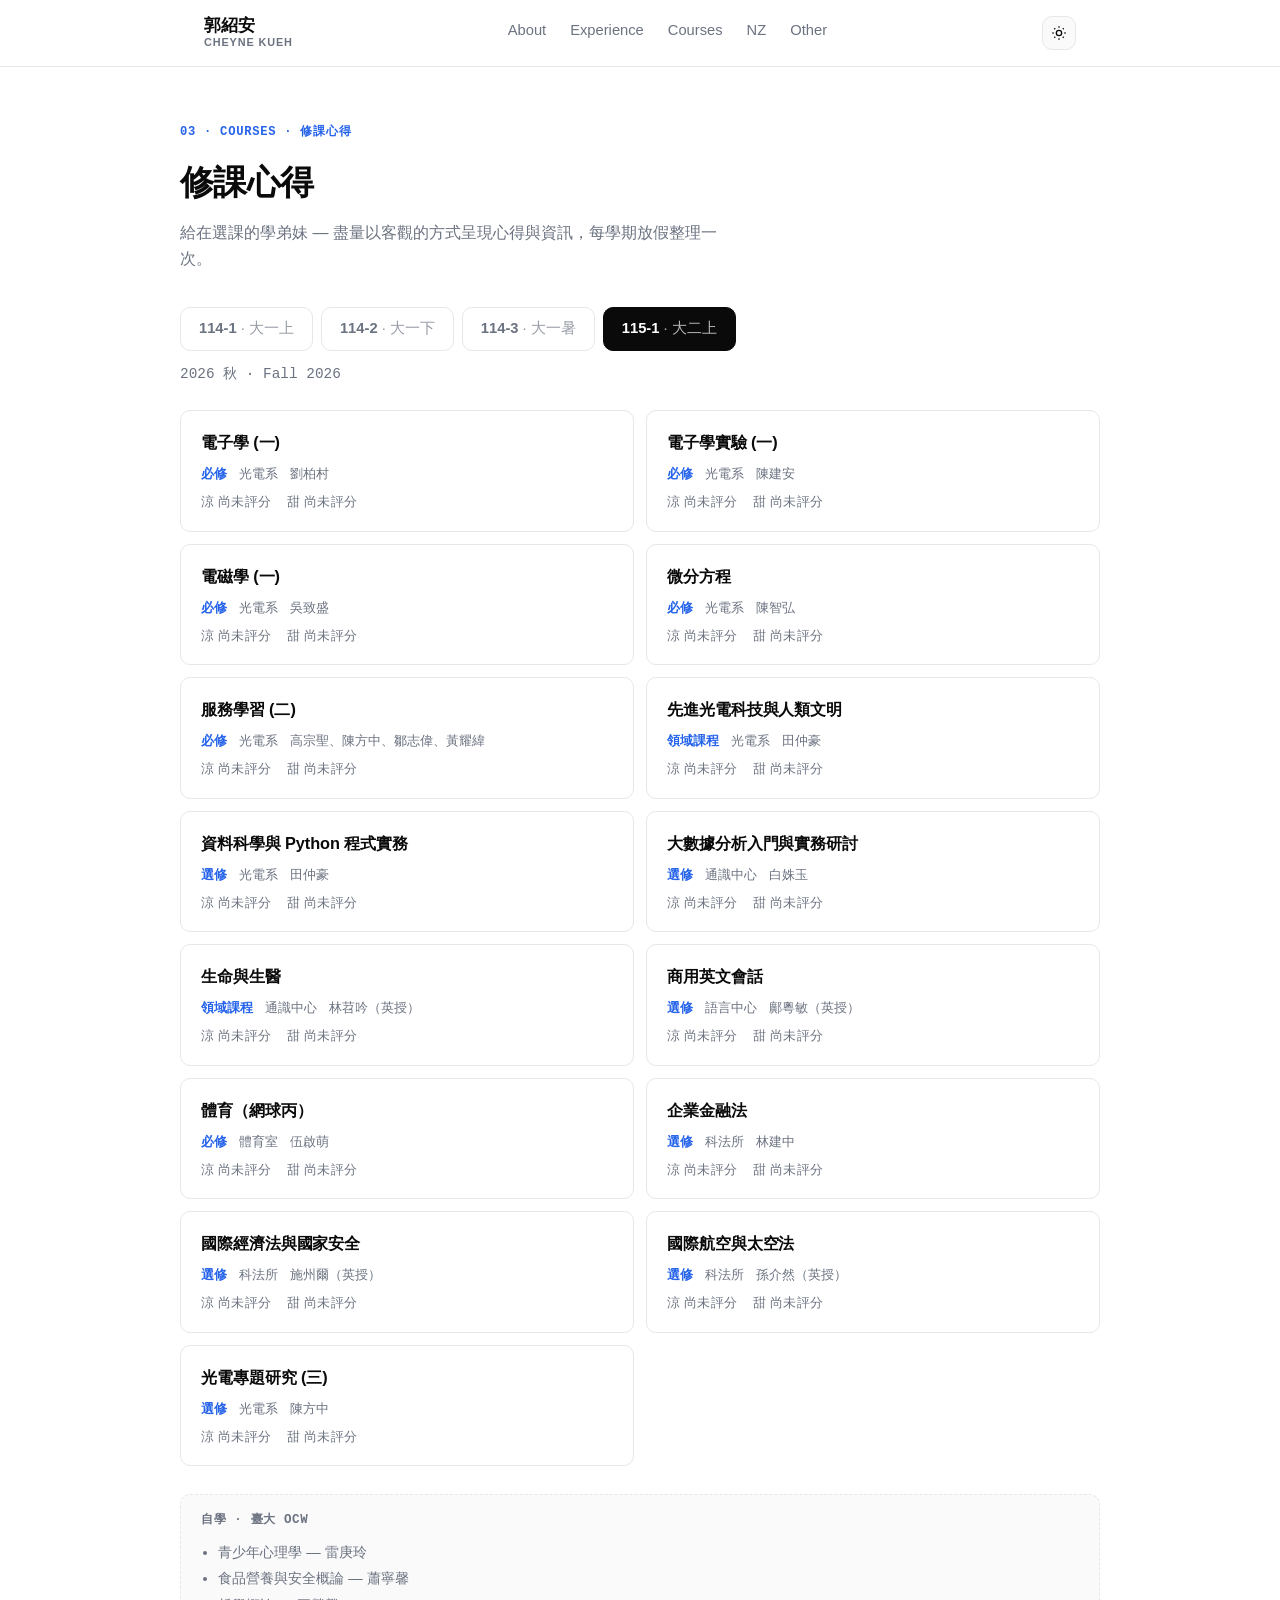
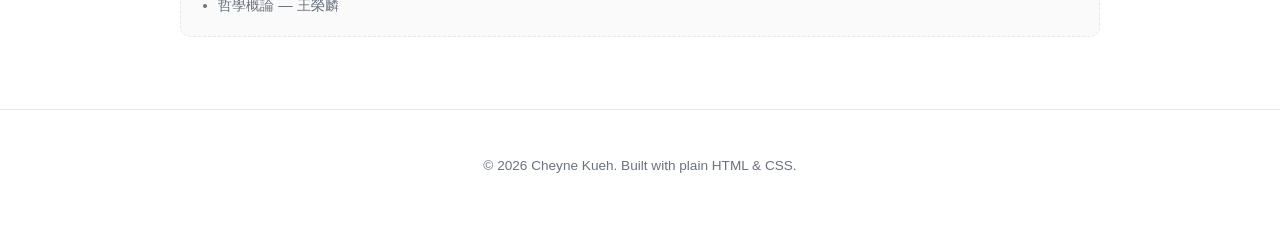
==== courses.html @ f423507f "Courses: OCW list as bullet points" ====
<!DOCTYPE html>
<html lang="zh-Hant">
<head>
<meta charset="UTF-8">
<meta name="viewport" content="width=device-width, initial-scale=1.0">
<title>Courses — Cheyne Kueh</title>
<meta name="description" content="Cheyne Kueh — 修課心得，給在選課的學弟妹。">
<link rel="icon" type="image/png" href="favicon.png">
<link rel="apple-touch-icon" href="apple-touch-icon.png">
<link rel="stylesheet" href="style.css?v=202611022145">
</head>
<body data-page="courses">

<div id="nav-mount"></div>

<main>
  <section class="section section-top">
    <div class="section-inner">
      <p class="eyebrow reveal">03 · COURSES · 修課心得</p>
      <h2 class="reveal">修課心得</h2>
      <p class="section-sub reveal">給在選課的學弟妹 — 盡量以客觀的方式呈現心得與資訊，每學期放假整理一次。</p>

      <div class="term-tabs reveal" id="termTabs" role="tablist"></div>
      <div id="courseTerms"></div>
    </div>
  </section>
</main>

<div id="footer-mount"></div>

<script src="data.js?v=202611022145"></script>
<script src="partials.js?v=202611022145"></script>
<script src="script.js?v=202611022145"></script>
</body>
</html>
---- style.css ----
:root {
  --bg: #ffffff;
  --bg-alt: #fafafa;
  --card: #ffffff;
  --text: #0a0a0a;
  --text-muted: #6b7280;
  --border: #e5e7eb;
  --accent: #2563eb;
  --accent-text: #ffffff;
  --radius: 10px;
  --max-width: 920px;
  --mono: ui-monospace, "SF Mono", "Cascadia Code", Consolas, monospace;
  --sans: -apple-system, BlinkMacSystemFont, "Segoe UI", Inter, Roboto, Helvetica, Arial, sans-serif;
}

:root[data-theme="dark"] {
  --bg: #0a0a0a;
  --bg-alt: #111113;
  --card: #141416;
  --text: #f5f5f5;
  --text-muted: #9a9aa4;
  --border: #27272a;
  --accent: #5b9dff;
  --accent-text: #0a0a0a;
}

@media (prefers-color-scheme: dark) {
  :root:not([data-theme="light"]) {
    --bg: #0a0a0a;
    --bg-alt: #111113;
    --card: #141416;
    --text: #f5f5f5;
    --text-muted: #9a9aa4;
    --border: #27272a;
    --accent: #5b9dff;
    --accent-text: #0a0a0a;
  }
}

* { box-sizing: border-box; }

html { scroll-behavior: smooth; }

body {
  margin: 0;
  background: var(--bg);
  color: var(--text);
  font-family: var(--sans);
  line-height: 1.6;
  -webkit-font-smoothing: antialiased;
  transition: background 0.2s ease, color 0.2s ease;
}

a { color: inherit; }

/* Nav */
.nav {
  position: sticky;
  top: 0;
  z-index: 10;
  background: color-mix(in srgb, var(--bg) 88%, transparent);
  backdrop-filter: blur(10px);
  border-bottom: 1px solid var(--border);
}

.nav-inner {
  max-width: var(--max-width);
  margin: 0 auto;
  padding: 16px 24px;
  display: flex;
  align-items: flex-start;
  justify-content: space-between;
  gap: 20px;
  flex-wrap: wrap;
}

.nav-brand {
  text-decoration: none;
  display: flex;
  flex-direction: column;
  line-height: 1.2;
}

.nav-brand-zh {
  font-weight: 800;
  font-size: 1.05rem;
  letter-spacing: -0.01em;
}

.nav-brand-en {
  font-size: 0.68rem;
  font-weight: 600;
  letter-spacing: 0.08em;
  color: var(--text-muted);
}

.nav-links {
  display: flex;
  gap: 24px;
  padding-top: 3px;
  flex-wrap: wrap;
}

.nav-links a {
  text-decoration: none;
  color: var(--text-muted);
  font-size: 0.92rem;
  font-weight: 500;
  transition: color 0.15s ease;
}

.nav-links a:hover { color: var(--text); }

.theme-toggle {
  border: 1px solid var(--border);
  background: var(--bg-alt);
  color: var(--text);
  width: 34px;
  height: 34px;
  border-radius: var(--radius);
  display: flex;
  align-items: center;
  justify-content: center;
  cursor: pointer;
}

.theme-toggle svg { width: 16px; height: 16px; }
.theme-toggle .icon-moon { display: none; }
:root[data-theme="dark"] .theme-toggle .icon-sun { display: none; }
:root[data-theme="dark"] .theme-toggle .icon-moon { display: block; }

/* Hero */
.hero {
  max-width: var(--max-width);
  margin: 0 auto;
  padding: 64px 24px 0;
}

.hero h1 {
  font-size: clamp(2.4rem, 6vw, 3.6rem);
  font-weight: 800;
  line-height: 1.05;
  letter-spacing: -0.02em;
  margin: 0 0 6px;
  text-wrap: balance;
}

.hero-name-en {
  display: block;
  font-size: 0.4em;
  font-weight: 600;
  color: var(--text-muted);
  letter-spacing: -0.005em;
  margin-top: 4px;
}

.hero-role {
  font-size: 1.02rem;
  font-weight: 600;
  color: var(--accent);
  margin: 18px 0 20px;
}

.hero-lead {
  font-size: 1.05rem;
  color: var(--text);
  max-width: 58ch;
  margin: 0 0 14px;
}

.hero-affil {
  font-size: 0.88rem;
  color: var(--text-muted);
  max-width: 60ch;
  margin: 0 0 32px;
}

.hero-actions {
  display: flex;
  gap: 12px;
  flex-wrap: wrap;
  margin-bottom: 48px;
}

/* Buttons */
.btn {
  display: inline-flex;
  align-items: center;
  padding: 11px 22px;
  border-radius: var(--radius);
  font-size: 0.92rem;
  font-weight: 600;
  text-decoration: none;
  border: 1px solid transparent;
  transition: transform 0.15s ease, opacity 0.15s ease, background 0.15s ease;
}

.btn:hover { transform: translateY(-1px); }

.btn-primary {
  background: var(--text);
  color: var(--bg);
}

.btn-primary:hover { opacity: 0.85; }

.btn-ghost {
  background: transparent;
  border-color: var(--border);
  color: var(--text);
}

.btn-ghost:hover { background: var(--bg-alt); }

/* Stat grid (hero) */
.stat-grid {
  max-width: var(--max-width);
  margin: 0 auto;
  padding: 0 24px 64px;
  display: grid;
  grid-template-columns: repeat(auto-fit, minmax(160px, 1fr));
  gap: 14px;
}

.stat-tile {
  background: var(--card);
  border: 1px solid var(--border);
  border-radius: var(--radius);
  padding: 20px 20px 18px;
}

.stat-tile .value {
  display: block;
  font-size: 1.9rem;
  font-weight: 800;
  color: var(--accent);
  font-variant-numeric: tabular-nums;
  letter-spacing: -0.02em;
  line-height: 1;
  margin-bottom: 8px;
}

.stat-tile .label {
  font-size: 0.9rem;
  font-weight: 600;
  margin-bottom: 3px;
}

.stat-tile .note {
  font-size: 0.78rem;
  color: var(--text-muted);
}

/* Sections */
.section { padding: 72px 24px; border-top: 1px solid var(--border); }

.section-top { border-top: none; padding-top: 56px; }

.section-alt { background: var(--bg-alt); }

.section-inner {
  max-width: var(--max-width);
  margin: 0 auto;
}

.eyebrow {
  font-family: var(--mono);
  font-size: 0.76rem;
  font-weight: 600;
  letter-spacing: 0.06em;
  color: var(--accent);
  margin: 0 0 14px;
}

.section h2 {
  font-size: clamp(1.6rem, 3.4vw, 2.1rem);
  font-weight: 800;
  letter-spacing: -0.015em;
  margin: 0 0 10px;
  text-wrap: balance;
}

.section-sub {
  color: var(--text-muted);
  font-size: 1rem;
  max-width: 62ch;
  margin: 0 0 36px;
}

/* Term tabs (Courses) */
.term-tabs {
  display: flex;
  gap: 8px;
  margin-bottom: 28px;
  flex-wrap: wrap;
}

.term-tab {
  font: inherit;
  font-size: 0.92rem;
  font-weight: 600;
  cursor: pointer;
  padding: 9px 18px;
  border-radius: var(--radius);
  border: 1px solid var(--border);
  background: var(--card);
  color: var(--text-muted);
  transition: background 0.15s ease, color 0.15s ease, border-color 0.15s ease;
}

.term-tab:hover { color: var(--text); }

.term-tab[aria-selected="true"] {
  background: var(--text);
  border-color: var(--text);
  color: var(--bg);
}

.term-period {
  color: var(--text-muted);
  font-size: 0.9rem;
  margin: -16px 0 24px;
  font-family: var(--mono);
}

/* Course cards */
.course-grid {
  display: grid;
  grid-template-columns: repeat(auto-fit, minmax(300px, 1fr));
  gap: 12px;
}

.course-card {
  background: var(--card);
  border: 1px solid var(--border);
  border-radius: var(--radius);
  overflow: hidden;
}

.course-card summary {
  list-style: none;
  cursor: pointer;
  padding: 18px 20px;
  display: flex;
  flex-direction: column;
  gap: 8px;
}

.course-card summary::-webkit-details-marker { display: none; }

.course-card-top {
  display: flex;
  align-items: center;
  justify-content: space-between;
  gap: 12px;
}

.course-card h3 {
  margin: 0;
  font-size: 1.02rem;
  font-weight: 700;
  letter-spacing: -0.005em;
}

.course-grade {
  font-family: var(--mono);
  font-weight: 700;
  font-size: 0.88rem;
  color: var(--accent);
  white-space: nowrap;
}

.course-meta {
  display: flex;
  flex-wrap: wrap;
  gap: 6px 12px;
  font-size: 0.82rem;
  color: var(--text-muted);
}

.course-meta .course-type {
  color: var(--accent);
  font-weight: 600;
}

.course-ratings {
  display: flex;
  gap: 16px;
  font-size: 0.8rem;
  color: var(--text-muted);
  letter-spacing: 0.02em;
}

.course-ratings .star-fill { color: var(--accent); }
.course-ratings .star-empty { color: var(--border); }

.course-card[open] summary { border-bottom: 1px solid var(--border); }

.course-body {
  padding: 4px 20px 20px;
  display: flex;
  flex-direction: column;
  gap: 14px;
}

.course-field h4 {
  margin: 0 0 4px;
  font-family: var(--mono);
  font-size: 0.72rem;
  font-weight: 600;
  text-transform: uppercase;
  letter-spacing: 0.05em;
  color: var(--text-muted);
}

.course-field p {
  margin: 0;
  font-size: 0.92rem;
  line-height: 1.65;
}

/* Experience feed */
.tag-filters {
  display: flex;
  gap: 8px;
  margin-bottom: 28px;
  flex-wrap: wrap;
}

.tag-filter {
  font: inherit;
  font-size: 0.86rem;
  font-weight: 600;
  cursor: pointer;
  padding: 7px 16px;
  border-radius: var(--radius);
  border: 1px solid var(--border);
  background: transparent;
  color: var(--text-muted);
  transition: background 0.15s ease, color 0.15s ease, border-color 0.15s ease;
}

.tag-filter:hover { color: var(--text); }

.tag-filter[aria-pressed="true"] {
  background: var(--text);
  border-color: var(--text);
  color: var(--bg);
}

.exp-feed {
  list-style: none;
  margin: 0;
  padding: 0;
  display: flex;
  flex-direction: column;
  gap: 2px;
}

.exp-item {
  display: flex;
  gap: 16px;
  padding: 18px 4px;
  border-top: 1px solid var(--border);
}

.exp-item:first-child { border-top: none; }

.exp-status {
  flex-shrink: 0;
  width: 8px;
  height: 8px;
  border-radius: 999px;
  margin-top: 8px;
  background: var(--border);
}

.exp-status.is-active { background: var(--accent); }

.exp-main { flex: 1; min-width: 0; }

.exp-top {
  display: flex;
  flex-wrap: wrap;
  align-items: baseline;
  justify-content: space-between;
  gap: 4px 16px;
}

.exp-title {
  margin: 0;
  font-size: 1.02rem;
  font-weight: 700;
  letter-spacing: -0.005em;
}

.exp-period {
  font-family: var(--mono);
  font-size: 0.78rem;
  color: var(--text-muted);
  white-space: nowrap;
}

.exp-org {
  font-size: 0.88rem;
  color: var(--accent);
  margin: 3px 0 10px;
}

.exp-bullets {
  margin: 0;
  padding-left: 18px;
  color: var(--text-muted);
  font-size: 0.9rem;
  line-height: 1.65;
  display: flex;
  flex-direction: column;
  gap: 4px;
}

/* High school */
.hs-intro {
  color: var(--text-muted);
  font-size: 1.02rem;
  max-width: 68ch;
  margin: 0 0 32px;
}

.hs-stats {
  display: grid;
  grid-template-columns: repeat(auto-fit, minmax(110px, 1fr));
  gap: 12px;
  margin-bottom: 44px;
}

.hs-stat {
  text-align: center;
  padding: 20px 10px;
  border: 1px solid var(--border);
  border-radius: var(--radius);
  background: var(--card);
}

.hs-stat .value {
  display: block;
  font-size: 1.9rem;
  font-weight: 800;
  color: var(--accent);
  font-variant-numeric: tabular-nums;
  letter-spacing: -0.02em;
}

.hs-stat .label {
  font-size: 0.8rem;
  color: var(--text-muted);
  margin-top: 2px;
}

.hs-section { margin-bottom: 32px; }

.hs-section h3 {
  font-size: 1rem;
  font-weight: 700;
  margin: 0 0 14px;
  letter-spacing: -0.005em;
}

.hs-section ul {
  margin: 0;
  padding-left: 20px;
  display: flex;
  flex-direction: column;
  gap: 9px;
}

.hs-section li {
  color: var(--text-muted);
  font-size: 0.92rem;
  line-height: 1.65;
}

/* About */
.about-text {
  color: var(--text-muted);
  font-size: 1.02rem;
  max-width: 62ch;
}

/* Contact */
.contact-inner { text-align: left; }

.contact-links {
  display: flex;
  gap: 12px;
  flex-wrap: wrap;
}

/* Footer */
.footer {
  padding: 32px 24px 48px;
  text-align: center;
  color: var(--text-muted);
  font-size: 0.85rem;
  border-top: 1px solid var(--border);
}

/* Reveal on scroll */
.reveal {
  opacity: 0;
  transform: translateY(12px);
  transition: opacity 0.5s ease, transform 0.5s ease;
}

.reveal.in-view {
  opacity: 1;
  transform: translateY(0);
}

@media (prefers-reduced-motion: reduce) {
  .reveal { opacity: 1; transform: none; transition: none; }
  html { scroll-behavior: auto; }
}

@media (max-width: 640px) {
  .nav-links { gap: 16px; }
  .hero { padding: 48px 20px 0; }
  .section { padding: 56px 20px; }
}

/* Overview cards (About page) */
.overview-grid {
  display: grid;
  grid-template-columns: repeat(auto-fit, minmax(220px, 1fr));
  gap: 12px;
}

.overview-card {
  display: block;
  background: var(--card);
  border: 1px solid var(--border);
  border-radius: var(--radius);
  padding: 20px 20px 22px;
  text-decoration: none;
  color: var(--text);
  transition: border-color 0.15s ease, transform 0.15s ease;
}

.overview-card:hover {
  border-color: var(--accent);
  transform: translateY(-1px);
}

.overview-num {
  font-family: var(--mono);
  font-size: 0.76rem;
  font-weight: 600;
  color: var(--accent);
  letter-spacing: 0.05em;
}

.overview-card h3 {
  margin: 10px 0 6px;
  font-size: 1.02rem;
  font-weight: 700;
}

.overview-card p {
  margin: 0;
  font-size: 0.88rem;
  color: var(--text-muted);
  line-height: 1.6;
}

/* Experience note */
.exp-note {
  margin: 24px 4px 0;
  font-size: 0.88rem;
  color: var(--text-muted);
  font-style: italic;
}

/* Open Source / placeholder cards */
.os-card {
  background: var(--card);
  border: 1px dashed var(--border);
  border-radius: var(--radius);
  padding: 20px;
}

.os-card .os-tag {
  display: inline-block;
  font-family: var(--mono);
  font-size: 0.72rem;
  font-weight: 600;
  letter-spacing: 0.04em;
  color: var(--text-muted);
  border: 1px solid var(--border);
  border-radius: 999px;
  padding: 2px 10px;
  margin-bottom: 10px;
}

.os-card h3 {
  margin: 0 0 8px;
  font-size: 1rem;
  font-weight: 700;
}

.os-card p {
  margin: 0;
  font-size: 0.88rem;
  color: var(--text-muted);
  line-height: 1.6;
  font-style: italic;
}

/* NZ / Other — reusable stat + grouped-list blocks (.hs-* defined above) */
.hs-more {
  margin-top: 32px;
  padding: 18px 20px;
  border: 1px dashed var(--border);
  border-radius: var(--radius);
  color: var(--text-muted);
  font-size: 0.9rem;
  font-style: italic;
}

/* UoA course cards (NZ page) */
.uoa-grid {
  display: grid;
  grid-template-columns: repeat(auto-fit, minmax(220px, 1fr));
  gap: 12px;
}

.uoa-card {
  background: var(--card);
  border: 1px dashed var(--border);
  border-radius: var(--radius);
  padding: 18px 20px;
}

.uoa-card .code {
  font-family: var(--mono);
  font-size: 0.8rem;
  font-weight: 700;
  color: var(--accent);
}

.uoa-card h4 {
  margin: 6px 0 8px;
  font-size: 0.96rem;
  font-weight: 700;
}

.uoa-card p {
  margin: 0;
  font-size: 0.86rem;
  color: var(--text-muted);
  font-style: italic;
  line-height: 1.6;
}

/* Other page subsections */
.other-group { margin-bottom: 44px; }

.other-group-heading {
  display: flex;
  align-items: baseline;
  gap: 10px;
  margin-bottom: 16px;
}

.other-group-heading h3 {
  margin: 0;
  font-size: 1.1rem;
  font-weight: 800;
}

.other-group-heading .subtitle {
  font-size: 0.84rem;
  color: var(--text-muted);
}

/* Quest log (About page) */
.quest-legend {
  display: flex;
  flex-wrap: wrap;
  gap: 8px 20px;
  font-size: 0.8rem;
  color: var(--text-muted);
  margin-bottom: 28px;
}

.quest-legend span { display: inline-flex; align-items: center; gap: 8px; }
.quest-legend-end { margin-left: auto; font-family: var(--mono); }

.legend-fill {
  width: 18px;
  height: 8px;
  border-radius: 4px;
  background: var(--accent);
}

.legend-baseline {
  width: 0;
  height: 14px;
  border-left: 2px dashed var(--text-muted);
}

.quest-grid {
  display: grid;
  grid-template-columns: repeat(2, minmax(0, 1fr));
  gap: 0 40px;
}

@media (max-width: 640px) {
  .quest-grid { grid-template-columns: 1fr; }
}

.quest-row { margin-bottom: 18px; }

.quest-head {
  display: flex;
  justify-content: space-between;
  align-items: baseline;
  gap: 12px;
  margin-bottom: 6px;
}

.quest-label { font-weight: 600; font-size: 0.95rem; }

.quest-value {
  font-family: var(--mono);
  font-size: 0.85rem;
  font-weight: 600;
  font-variant-numeric: tabular-nums;
  color: var(--accent);
}

.quest-track {
  position: relative;
  height: 10px;
  border-radius: 5px;
  background: color-mix(in srgb, var(--text-muted) 16%, transparent);
}

.quest-fill {
  height: 100%;
  border-radius: 5px;
  background: var(--accent);
}

.quest-row.is-behind .quest-fill { background: color-mix(in srgb, var(--accent) 45%, var(--text-muted)); }
.quest-row.is-behind .quest-value { color: var(--text-muted); }

.quest-baseline {
  position: absolute;
  top: -4px;
  bottom: -4px;
  border-left: 2px dashed var(--text-muted);
  transform: translateX(-1px);
}

.quest-note {
  margin: 5px 0 0;
  font-size: 0.8rem;
  color: var(--text-muted);
}

/* Self-study list under each term (Courses page) */
.self-study {
  margin-top: 28px;
  padding: 16px 20px;
  border: 1px dashed var(--border);
  border-radius: var(--radius);
  background: var(--bg-alt);
  color: var(--text-muted);
}

.self-study h4 {
  margin: 0 0 10px;
  font-size: 0.78rem;
  font-family: var(--mono);
  font-weight: 600;
  letter-spacing: 0.05em;
}

.self-study ul {
  margin: 0;
  padding-left: 1.2em;
  list-style: disc;
  font-size: 0.9rem;
}

.self-study li { margin: 3px 0; }

.self-study li span::before { content: " — "; }
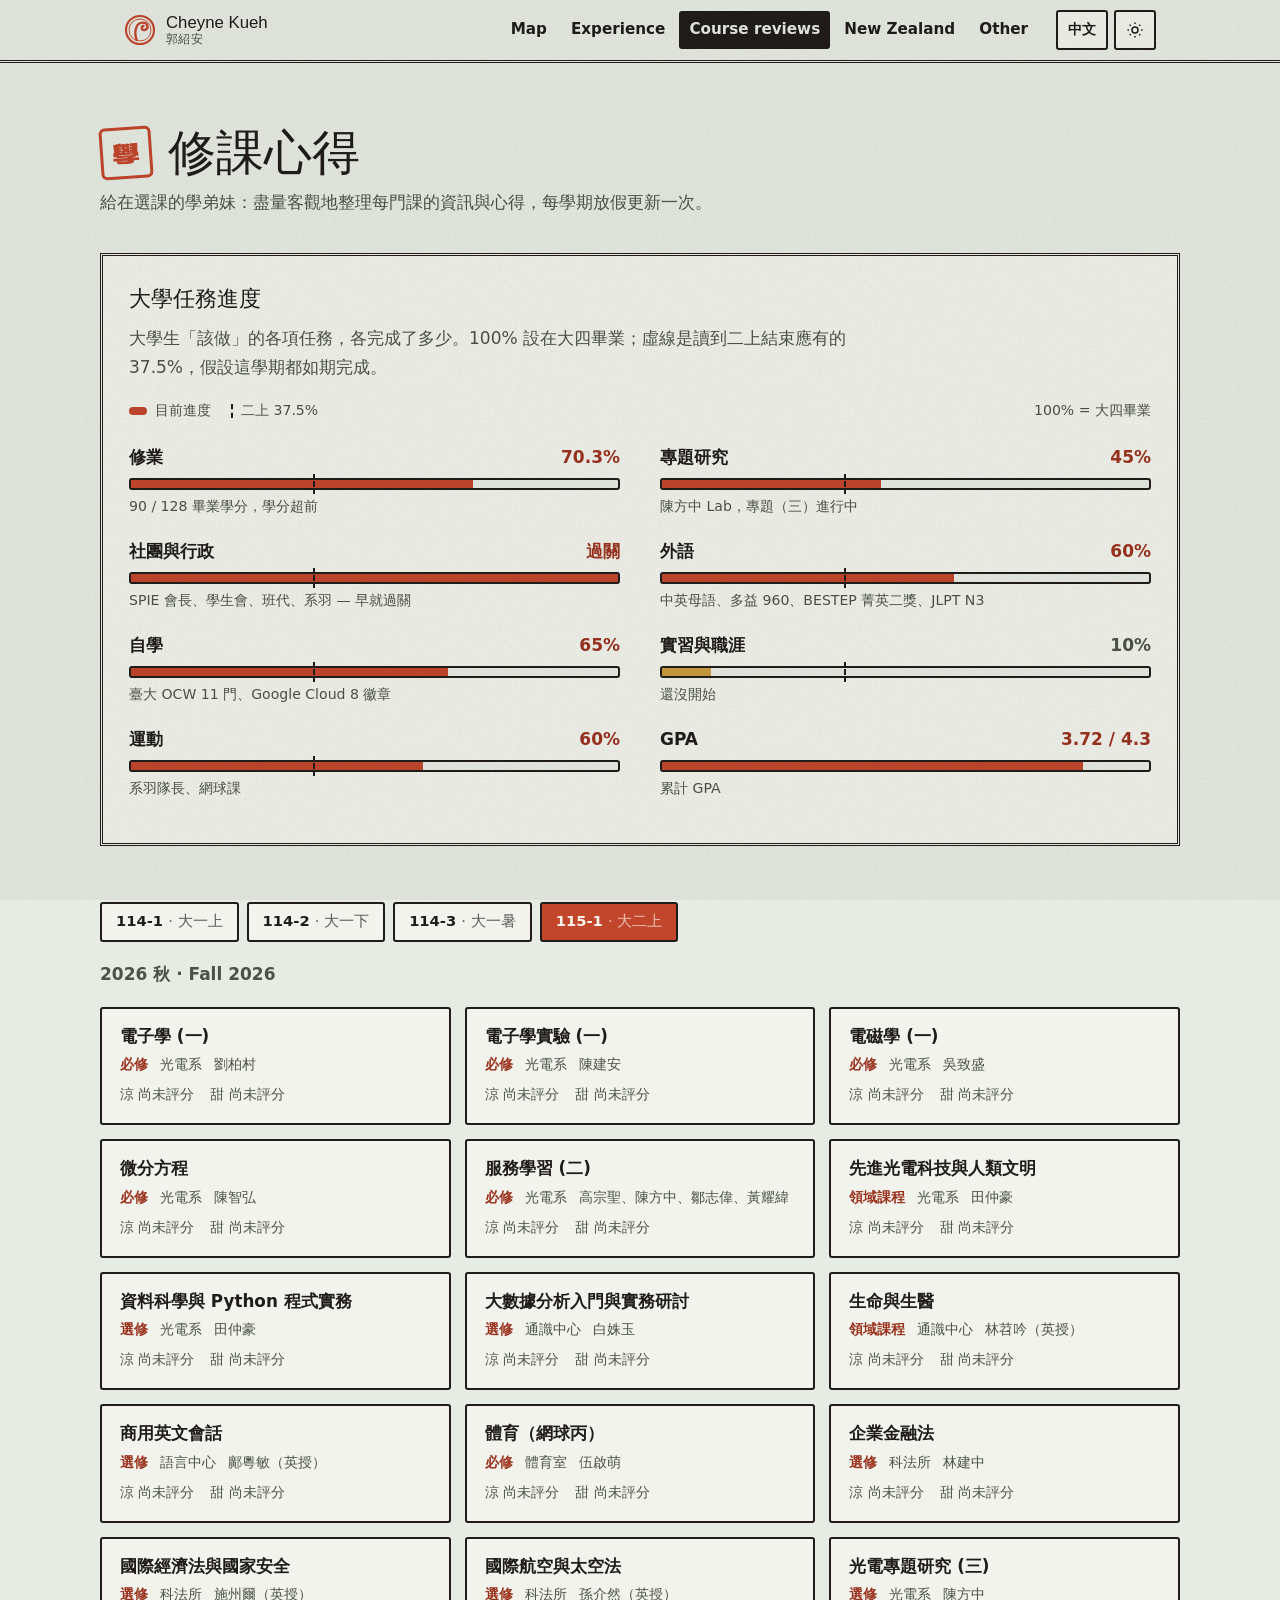
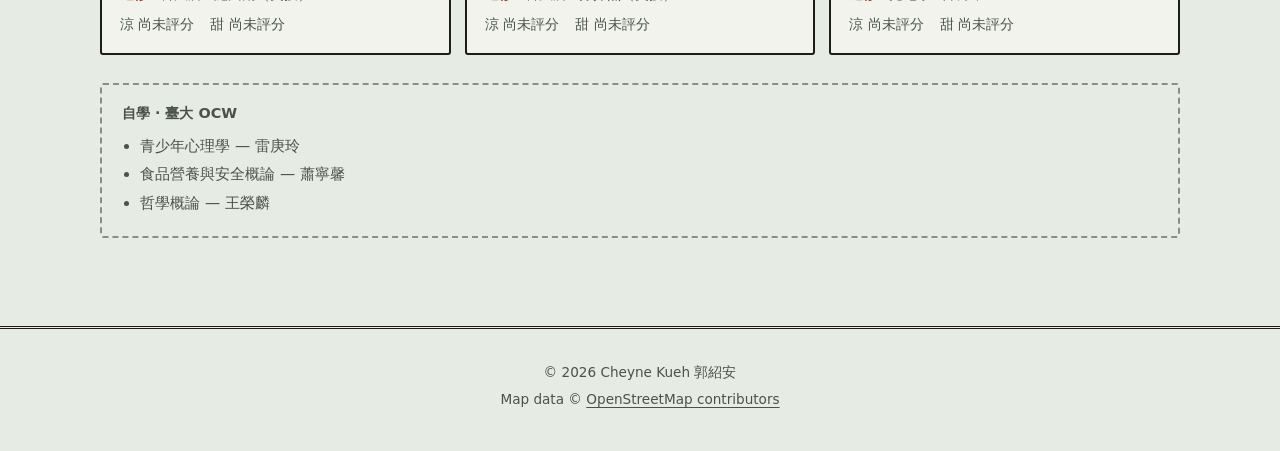
==== commit 577ba5c2: "Redesign: Te Atatū campaign map world, three.js village hero, bilingual home" ====
--- a/courses.html
+++ b/courses.html
@@ -1,5 +1,5 @@
 <!DOCTYPE html>
-<html lang="zh-Hant">
+<html lang="zh-Hant" data-lang-fixed>
 <head>
 <meta charset="UTF-8">
 <meta name="viewport" content="width=device-width, initial-scale=1.0">
@@ -7,20 +7,29 @@
 <meta name="description" content="Cheyne Kueh — 修課心得，給在選課的學弟妹。">
 <link rel="icon" type="image/png" href="favicon.png">
 <link rel="apple-touch-icon" href="apple-touch-icon.png">
-<link rel="stylesheet" href="style.css?v=202611022145">
+<script>try{var l=localStorage.getItem("lang");if(l==="zh"){document.documentElement.dataset.lang="zh"}var t=localStorage.getItem("theme");if(t)document.documentElement.dataset.theme=t}catch(e){}</script>
+<link rel="stylesheet" href="style.css?v=202611222115">
 </head>
 <body data-page="courses">
 
+<a class="skip" href="#main"><span data-l="en">Skip to content</span><span data-l="zh">跳到內容</span></a>
 <div id="nav-mount"></div>
 
-<main>
+<main id="main">
   <section class="section section-top">
     <div class="section-inner">
-      <p class="eyebrow reveal">03 · COURSES · 修課心得</p>
-      <h2 class="reveal">修課心得</h2>
-      <p class="section-sub reveal">給在選課的學弟妹 — 盡量以客觀的方式呈現心得與資訊，每學期放假整理一次。</p>
+      <header class="page-head">
+        <span class="seal" aria-hidden="true">學</span>
+        <h1>修課心得</h1>
+      </header>
+      <p class="section-sub">給在選課的學弟妹：盡量客觀地整理每門課的資訊與心得，每學期放假更新一次。</p>
 
-      <div class="term-tabs reveal" id="termTabs" role="tablist"></div>
+      <section class="quest-section" aria-labelledby="h-quest">
+        <h2 id="h-quest">大學任務進度</h2>
+        <p>大學生「該做」的各項任務，各完成了多少。100% 設在大四畢業；虛線是讀到二上結束應有的 37.5%，假設這學期都如期完成。</p>
+        <div id="questLog"></div>
+      </section>
+      <div class="term-tabs" id="termTabs" role="tablist"></div>
       <div id="courseTerms"></div>
     </div>
   </section>
@@ -28,8 +37,8 @@
 
 <div id="footer-mount"></div>
 
-<script src="data.js?v=202611022145"></script>
-<script src="partials.js?v=202611022145"></script>
-<script src="script.js?v=202611022145"></script>
+<script src="data.js?v=202611222115"></script>
+<script src="partials.js?v=202611222115"></script>
+<script src="script.js?v=202611222115"></script>
 </body>
 </html>
--- a/style.css
+++ b/style.css
@@ -1,897 +1,689 @@
+/* Campaign map world: Edo ezu x RPG world map, matte gouache on washi.
+   Tokens first; every component below reads from them. */
+
+@font-face { font-family: "Dela Gothic One"; font-weight: 400; font-display: swap; src: url("assets/fonts/dela-gothic-one-400-latin.woff2") format("woff2"); unicode-range: U+0000-00FF, U+0131, U+0152-0153, U+02BB-02BC, U+02C6, U+02DA, U+02DC, U+0304, U+0308, U+0329, U+2000-206F, U+20AC, U+2122, U+2191, U+2193, U+2212, U+2215, U+FEFF, U+FFFD; }
+@font-face { font-family: "Dela Gothic One"; font-weight: 400; font-display: swap; src: url("assets/fonts/dela-gothic-one-400-latin-ext.woff2") format("woff2"); unicode-range: U+0100-02BA, U+02BD-02C5, U+02C7-02CC, U+02CE-02D7, U+02DD-02FF, U+1D00-1DBF, U+1E00-1E9F, U+1EF2-1EFF, U+2020, U+20A0-20AB, U+20AD-20C4, U+2113, U+2C60-2C7F, U+A720-A7FF; }
+/* CJK subset: only the name, seals, banner kanji and language names, so it never mixes into other Chinese text */
+@font-face { font-family: "Dela CJK"; font-weight: 400; font-display: swap; src: url("assets/fonts/dela-gothic-one-cjk-subset.woff2") format("woff2"); }
+@font-face { font-family: "Zen Kaku Gothic New"; font-weight: 400; font-display: swap; src: url("assets/fonts/zen-kaku-gothic-new-400-latin.woff2") format("woff2"); unicode-range: U+0000-00FF, U+0131, U+0152-0153, U+02BB-02BC, U+02C6, U+02DA, U+02DC, U+0304, U+0308, U+0329, U+2000-206F, U+20AC, U+2122, U+2191, U+2193, U+2212, U+2215, U+FEFF, U+FFFD; }
+@font-face { font-family: "Zen Kaku Gothic New"; font-weight: 400; font-display: swap; src: url("assets/fonts/zen-kaku-gothic-new-400-latin-ext.woff2") format("woff2"); unicode-range: U+0100-02BA, U+02BD-02C5, U+02C7-02CC, U+02CE-02D7, U+02DD-02FF, U+1D00-1DBF, U+1E00-1E9F, U+1EF2-1EFF, U+2020, U+20A0-20AB, U+20AD-20C4, U+2113, U+2C60-2C7F, U+A720-A7FF; }
+@font-face { font-family: "Zen Kaku Gothic New"; font-weight: 700; font-display: swap; src: url("assets/fonts/zen-kaku-gothic-new-700-latin.woff2") format("woff2"); unicode-range: U+0000-00FF, U+0131, U+0152-0153, U+02BB-02BC, U+02C6, U+02DA, U+02DC, U+0304, U+0308, U+0329, U+2000-206F, U+20AC, U+2122, U+2191, U+2193, U+2212, U+2215, U+FEFF, U+FFFD; }
+@font-face { font-family: "Zen Kaku Gothic New"; font-weight: 700; font-display: swap; src: url("assets/fonts/zen-kaku-gothic-new-700-latin-ext.woff2") format("woff2"); unicode-range: U+0100-02BA, U+02BD-02C5, U+02C7-02CC, U+02CE-02D7, U+02DD-02FF, U+1D00-1DBF, U+1E00-1E9F, U+1EF2-1EFF, U+2020, U+20A0-20AB, U+20AD-20C4, U+2113, U+2C60-2C7F, U+A720-A7FF; }
+
 :root {
-  --bg: #ffffff;
-  --bg-alt: #fafafa;
-  --card: #ffffff;
-  --text: #0a0a0a;
-  --text-muted: #6b7280;
-  --border: #e5e7eb;
-  --accent: #2563eb;
-  --accent-text: #ffffff;
-  --radius: 10px;
-  --max-width: 920px;
-  --mono: ui-monospace, "SF Mono", "Cascadia Code", Consolas, monospace;
-  --sans: -apple-system, BlinkMacSystemFont, "Segoe UI", Inter, Roboto, Helvetica, Arial, sans-serif;
+  /* map pigments (fixed in both themes: the map is an object, not chrome) */
+  --sea: #2e4d6e;
+  --sea-wave: #4a6d92;
+  --land: #b8b07a;
+  --land-hatch: #8f874f;
+  --shore: #d8c99a;
+  --shu: #c2462c;
+  --shu-deep: #9c3420;
+  --gold: #c99b3f;
+  --stone: #9a9a8c;
+  --plaster: #f1efe6;
+  --roof: #2f3a3c;
+  --ink: #1f1c19;
+  --on-shu: #fbf7ef;
+  --wood: #6b4b32;
+
+  /* page */
+  --ground: #e6ebe3;
+  --ground-alt: #dbe2d7;
+  --panel: #f1f3ec;
+  --text: #1f1c19;
+  --muted: #4b5249;
+  --rule: #1f1c19;
+  --accent: #9a321e;
+  --accent-text: var(--on-shu);
+  --focus: #9a321e;
+
+  --display: "Dela Gothic One", "Zen Kaku Gothic New", "PingFang TC", "Microsoft JhengHei", sans-serif;
+  --kanji: "Dela CJK", "Dela Gothic One", sans-serif;
+  --sans: "Zen Kaku Gothic New", "PingFang TC", "Noto Sans TC", "Microsoft JhengHei", system-ui, sans-serif;
+  --max: 1080px;
+  --measure: 68ch;
+  --ease: cubic-bezier(.16, 1, .3, 1);
 }
 
 :root[data-theme="dark"] {
-  --bg: #0a0a0a;
-  --bg-alt: #111113;
-  --card: #141416;
-  --text: #f5f5f5;
-  --text-muted: #9a9aa4;
-  --border: #27272a;
-  --accent: #5b9dff;
-  --accent-text: #0a0a0a;
+  --ground: #14202c;
+  --ground-alt: #192837;
+  --panel: #1e2f40;
+  --text: #ebeee6;
+  --muted: #b3bdb5;
+  --rule: #d9ddd3;
+  --accent: #e0745a;
+  --accent-text: #14202c;
+  --focus: #f0a08a;
 }
 
 @media (prefers-color-scheme: dark) {
   :root:not([data-theme="light"]) {
-    --bg: #0a0a0a;
-    --bg-alt: #111113;
-    --card: #141416;
-    --text: #f5f5f5;
-    --text-muted: #9a9aa4;
-    --border: #27272a;
-    --accent: #5b9dff;
-    --accent-text: #0a0a0a;
+    --ground: #14202c;
+    --ground-alt: #192837;
+    --panel: #1e2f40;
+    --text: #ebeee6;
+    --muted: #b3bdb5;
+    --rule: #d9ddd3;
+    --accent: #e0745a;
+    --accent-text: #14202c;
+    --focus: #f0a08a;
   }
 }
 
+/* language toggle: EN is the no-JS default */
+html:not([data-lang="zh"]) [data-l="zh"],
+html[data-lang="zh"] [data-l="en"] { display: none; }
+
 * { box-sizing: border-box; }
-
-html { scroll-behavior: smooth; }
+html { scroll-behavior: smooth; -webkit-text-size-adjust: 100%; }
 
 body {
   margin: 0;
-  background: var(--bg);
+  background: var(--ground);
   color: var(--text);
-  font-family: var(--sans);
-  line-height: 1.6;
+  font: 400 1.0625rem/1.7 var(--sans);
   -webkit-font-smoothing: antialiased;
-  transition: background 0.2s ease, color 0.2s ease;
-}
-
-a { color: inherit; }
-
-/* Nav */
+}
+
+/* matte washi grain over everything */
+body::after {
+  content: "";
+  position: fixed;
+  inset: 0;
+  pointer-events: none;
+  z-index: 50;
+  opacity: .16;
+  mix-blend-mode: multiply;
+  background-image: url("data:image/svg+xml,%3Csvg xmlns='http://www.w3.org/2000/svg' width='180' height='180'%3E%3Cfilter id='n'%3E%3CfeTurbulence type='fractalNoise' baseFrequency='.85' numOctaves='3' stitchTiles='stitch'/%3E%3CfeColorMatrix values='0 0 0 0 .2 0 0 0 0 .18 0 0 0 0 .15 0 0 0 .9 0'/%3E%3C/filter%3E%3Crect width='100%25' height='100%25' filter='url(%23n)'/%3E%3C/svg%3E");
+}
+
+::selection { background: var(--shu); color: var(--on-shu); }
+a { color: inherit; text-underline-offset: .22em; text-decoration-thickness: 1px; }
+a:hover { color: var(--accent); }
+:focus-visible { outline: 3px solid var(--focus); outline-offset: 3px; border-radius: 2px; }
+html { scrollbar-color: var(--muted) var(--ground-alt); }
+
+h1, h2, h3 { text-wrap: balance; }
+p { text-wrap: pretty; }
+
+.skip {
+  position: absolute;
+  left: 12px;
+  top: -60px;
+  z-index: 60;
+  background: var(--panel);
+  border: 2px solid var(--rule);
+  padding: 8px 14px;
+  font-weight: 700;
+}
+.skip:focus { top: 12px; }
+
+.visually-hidden {
+  position: absolute !important;
+  width: 1px; height: 1px;
+  overflow: hidden;
+  clip: rect(0 0 0 0);
+  white-space: nowrap;
+}
+
+/* ---------- Nav ---------- */
 .nav {
   position: sticky;
   top: 0;
-  z-index: 10;
-  background: color-mix(in srgb, var(--bg) 88%, transparent);
-  backdrop-filter: blur(10px);
-  border-bottom: 1px solid var(--border);
+  z-index: 40;
+  background: var(--ground);
+  border-bottom: 3px double var(--rule);
 }
 
 .nav-inner {
-  max-width: var(--max-width);
+  max-width: var(--max);
   margin: 0 auto;
-  padding: 16px 24px;
+  padding: 10px 24px;
   display: flex;
-  align-items: flex-start;
-  justify-content: space-between;
-  gap: 20px;
-  flex-wrap: wrap;
+  align-items: center;
+  gap: 18px;
 }
 
 .nav-brand {
+  display: flex;
+  align-items: center;
+  gap: 10px;
   text-decoration: none;
-  display: flex;
-  flex-direction: column;
-  line-height: 1.2;
-}
-
-.nav-brand-zh {
-  font-weight: 800;
-  font-size: 1.05rem;
-  letter-spacing: -0.01em;
-}
-
-.nav-brand-en {
-  font-size: 0.68rem;
-  font-weight: 600;
-  letter-spacing: 0.08em;
-  color: var(--text-muted);
-}
-
-.nav-links {
-  display: flex;
-  gap: 24px;
-  padding-top: 3px;
-  flex-wrap: wrap;
-}
+  margin-right: auto;
+}
+
+.nav-brand svg { width: 32px; height: 32px; color: var(--shu); flex: none; }
+.nav-brand-name { font-family: var(--display); font-size: 1.05rem; line-height: 1.1; }
+.nav-brand-name small { display: block; font-family: var(--sans); font-size: .78rem; color: var(--muted); letter-spacing: .04em; }
+
+.nav-links { display: flex; gap: 4px; flex-wrap: wrap; }
 
 .nav-links a {
   text-decoration: none;
-  color: var(--text-muted);
-  font-size: 0.92rem;
-  font-weight: 500;
-  transition: color 0.15s ease;
-}
-
-.nav-links a:hover { color: var(--text); }
-
-.theme-toggle {
-  border: 1px solid var(--border);
-  background: var(--bg-alt);
+  font-weight: 700;
+  font-size: .95rem;
+  padding: 6px 10px;
+  border-radius: 3px;
+}
+.nav-links a[aria-current="page"] { background: var(--ink); color: var(--ground); }
+:root[data-theme="dark"] .nav-links a[aria-current="page"] { background: var(--text); color: var(--ground); }
+
+.nav-tools { display: flex; gap: 6px; }
+
+.nav-tool {
+  font: 700 .85rem/1 var(--sans);
+  min-width: 40px;
+  height: 40px;
+  padding: 0 10px;
+  border: 2px solid var(--rule);
+  border-radius: 3px;
+  background: var(--panel);
   color: var(--text);
-  width: 34px;
-  height: 34px;
-  border-radius: var(--radius);
-  display: flex;
-  align-items: center;
-  justify-content: center;
   cursor: pointer;
-}
-
-.theme-toggle svg { width: 16px; height: 16px; }
-.theme-toggle .icon-moon { display: none; }
-:root[data-theme="dark"] .theme-toggle .icon-sun { display: none; }
-:root[data-theme="dark"] .theme-toggle .icon-moon { display: block; }
-
-/* Hero */
-.hero {
-  max-width: var(--max-width);
-  margin: 0 auto;
-  padding: 64px 24px 0;
-}
-
-.hero h1 {
-  font-size: clamp(2.4rem, 6vw, 3.6rem);
-  font-weight: 800;
-  line-height: 1.05;
-  letter-spacing: -0.02em;
-  margin: 0 0 6px;
-  text-wrap: balance;
-}
-
-.hero-name-en {
-  display: block;
-  font-size: 0.4em;
-  font-weight: 600;
-  color: var(--text-muted);
-  letter-spacing: -0.005em;
-  margin-top: 4px;
-}
-
-.hero-role {
-  font-size: 1.02rem;
-  font-weight: 600;
-  color: var(--accent);
-  margin: 18px 0 20px;
-}
-
-.hero-lead {
-  font-size: 1.05rem;
-  color: var(--text);
-  max-width: 58ch;
-  margin: 0 0 14px;
-}
-
-.hero-affil {
-  font-size: 0.88rem;
-  color: var(--text-muted);
-  max-width: 60ch;
-  margin: 0 0 32px;
-}
-
-.hero-actions {
-  display: flex;
-  gap: 12px;
-  flex-wrap: wrap;
-  margin-bottom: 48px;
-}
-
-/* Buttons */
+  display: inline-grid;
+  place-items: center;
+}
+.nav-tool:hover { border-color: var(--accent); color: var(--accent); }
+.nav-tool svg { width: 18px; height: 18px; }
+.nav-tool .icon-moon { display: none; }
+:root[data-theme="dark"] .nav-tool .icon-sun { display: none; }
+:root[data-theme="dark"] .nav-tool .icon-moon { display: block; }
+
+.nav-menu { display: none; }
+
+@media (max-width: 760px) {
+  .nav-inner { flex-wrap: wrap; gap: 10px; padding: 8px 16px; }
+  .nav-menu { display: inline-grid; }
+  .nav-links {
+    order: 3;
+    width: 100%;
+    display: none;
+    flex-direction: column;
+    padding: 4px 0 8px;
+  }
+  .nav.is-open .nav-links { display: flex; }
+  .nav-links a { padding: 10px 8px; }
+}
+
+/* ---------- Buttons ---------- */
+.actions { display: flex; flex-wrap: wrap; gap: 10px; }
+
 .btn {
   display: inline-flex;
   align-items: center;
-  padding: 11px 22px;
-  border-radius: var(--radius);
-  font-size: 0.92rem;
-  font-weight: 600;
+  min-height: 44px;
+  padding: 0 18px;
+  border: 2px solid var(--ink);
+  border-radius: 3px;
+  background: var(--plaster);
+  color: var(--ink);
+  font-weight: 700;
   text-decoration: none;
-  border: 1px solid transparent;
-  transition: transform 0.15s ease, opacity 0.15s ease, background 0.15s ease;
-}
-
-.btn:hover { transform: translateY(-1px); }
-
-.btn-primary {
-  background: var(--text);
-  color: var(--bg);
-}
-
-.btn-primary:hover { opacity: 0.85; }
-
-.btn-ghost {
-  background: transparent;
-  border-color: var(--border);
-  color: var(--text);
-}
-
-.btn-ghost:hover { background: var(--bg-alt); }
-
-/* Stat grid (hero) */
-.stat-grid {
-  max-width: var(--max-width);
-  margin: 0 auto;
-  padding: 0 24px 64px;
+  transition: background .2s var(--ease), color .2s var(--ease);
+}
+.btn:hover { background: var(--ink); color: var(--plaster); }
+.btn-primary { background: var(--shu); color: var(--on-shu); }
+.btn-primary:hover { background: var(--shu-deep); color: var(--on-shu); }
+
+/* ---------- Hero: the campaign map ---------- */
+.hero {
+  position: relative;
+  min-height: min(calc(100svh - 64px), 900px);
   display: grid;
-  grid-template-columns: repeat(auto-fit, minmax(160px, 1fr));
-  gap: 14px;
-}
-
-.stat-tile {
-  background: var(--card);
-  border: 1px solid var(--border);
-  border-radius: var(--radius);
-  padding: 20px 20px 18px;
-}
-
-.stat-tile .value {
-  display: block;
-  font-size: 1.9rem;
-  font-weight: 800;
-  color: var(--accent);
-  font-variant-numeric: tabular-nums;
-  letter-spacing: -0.02em;
-  line-height: 1;
-  margin-bottom: 8px;
-}
-
-.stat-tile .label {
-  font-size: 0.9rem;
-  font-weight: 600;
-  margin-bottom: 3px;
-}
-
-.stat-tile .note {
-  font-size: 0.78rem;
-  color: var(--text-muted);
-}
-
-/* Sections */
-.section { padding: 72px 24px; border-top: 1px solid var(--border); }
-
-.section-top { border-top: none; padding-top: 56px; }
-
-.section-alt { background: var(--bg-alt); }
-
-.section-inner {
-  max-width: var(--max-width);
-  margin: 0 auto;
-}
-
-.eyebrow {
-  font-family: var(--mono);
-  font-size: 0.76rem;
-  font-weight: 600;
-  letter-spacing: 0.06em;
-  color: var(--accent);
-  margin: 0 0 14px;
-}
-
-.section h2 {
-  font-size: clamp(1.6rem, 3.4vw, 2.1rem);
-  font-weight: 800;
-  letter-spacing: -0.015em;
-  margin: 0 0 10px;
-  text-wrap: balance;
-}
-
-.section-sub {
-  color: var(--text-muted);
-  font-size: 1rem;
-  max-width: 62ch;
-  margin: 0 0 36px;
-}
-
-/* Term tabs (Courses) */
-.term-tabs {
-  display: flex;
-  gap: 8px;
-  margin-bottom: 28px;
+  align-items: center;
+  overflow: hidden;
+  border-bottom: 3px double var(--rule);
+  background: var(--sea);
+}
+
+.hero-map { position: absolute; inset: 0; }
+.map { width: 100%; height: 100%; display: block; }
+
+.map .sea { fill: var(--sea); }
+.map .sea-waves { stroke: var(--sea-wave); opacity: .55; }
+.map .shore { fill: none; stroke: var(--shore); stroke-width: 14; stroke-linejoin: round; }
+.map .land { fill: var(--land); stroke: var(--ink); stroke-width: 3; stroke-linejoin: round; }
+.map .land-hatch { stroke: var(--land-hatch); opacity: .35; pointer-events: none; }
+.map .kasumi path { fill: var(--gold); stroke: var(--ink); stroke-width: 2.5; opacity: .92; }
+.map .pine-trunk { fill: #5b4632; stroke: var(--ink); stroke-width: 1.5; }
+.map .pine-crown { fill: #4f6b3e; stroke: var(--ink); stroke-width: 2; stroke-linejoin: round; }
+.map .place { font-family: var(--display); letter-spacing: .06em; paint-order: stroke; stroke-linejoin: round; }
+.map .sea-name { font-size: 26px; fill: #e9eef0; stroke: var(--sea); stroke-width: 6; }
+.map .land-name { font-size: 30px; fill: var(--ink); stroke: var(--land); stroke-width: 6; }
+.map .land-name.small { font-size: 20px; }
+.map .hull { fill: var(--wood); stroke: var(--ink); stroke-width: 2.5; stroke-linejoin: round; }
+.map .sail { fill: var(--plaster); stroke: var(--ink); stroke-width: 2.5; stroke-linejoin: round; }
+.map .torii path { fill: var(--shu); stroke: var(--ink); stroke-width: 2.5; stroke-linejoin: round; }
+.map .castle path { stroke: var(--ink); stroke-width: 3; stroke-linejoin: round; }
+.map .c-stone { fill: var(--stone); }
+.map .c-stone-lines { fill: none; stroke-width: 1.5 !important; opacity: .5; }
+.map .c-wall { fill: var(--plaster); }
+.map .c-roof { fill: var(--roof); }
+.map .c-window { fill: var(--roof); stroke: none !important; }
+.map .c-gold { fill: var(--gold); }
+.map .compass circle { fill: var(--plaster); stroke: var(--ink); stroke-width: 3; }
+.map .compass .needle { fill: var(--plaster); stroke: var(--ink); stroke-width: 2; }
+.map .compass .needle-n { fill: var(--shu); stroke: var(--ink); stroke-width: 2; }
+.map .compass text { font-family: var(--kanji); font-size: 24px; fill: #e9eef0; stroke: var(--sea); stroke-width: 6; paint-order: stroke; }
+
+.map .route {
+  fill: none;
+  stroke: var(--shu);
+  stroke-width: 5;
+  stroke-linecap: round;
+  stroke-dasharray: 2 14;
+  opacity: 0;
+  transition: opacity .25s var(--ease);
+}
+.map .route.is-on { opacity: 1; animation: march 1.2s linear infinite; }
+@keyframes march { to { stroke-dashoffset: -32; } }
+
+.map .banner { cursor: pointer; outline: none; }
+.map .banner-foot { fill: rgba(31, 28, 25, .28); }
+.map .banner-pole { stroke: var(--ink); stroke-width: 4; stroke-linecap: round; }
+.map .banner-flag { fill: var(--shu); stroke: var(--ink); stroke-width: 3; stroke-linejoin: round; transform-origin: 2px -112px; transition: transform .35s var(--ease); }
+.map .banner-kanji { font-family: var(--kanji); font-size: 26px; fill: var(--on-shu); }
+.map .banner-finial { fill: var(--gold); stroke: var(--ink); stroke-width: 2.5; }
+.map .banner-plaque text { font-family: var(--display); font-size: 24px; fill: var(--ink); stroke: var(--plaster); stroke-width: 7; paint-order: stroke; stroke-linejoin: round; }
+.map .banner:hover .banner-flag,
+.map .banner:focus-visible .banner-flag { transform: skewY(-6deg) scaleX(1.08); }
+.map .banner:hover .banner-plaque text,
+.map .banner:focus-visible .banner-plaque text { fill: var(--shu-deep); }
+.map .banner:focus-visible .banner-plaque text { text-decoration: underline; }
+
+.cartouche {
+  position: relative;
+  z-index: 2;
+  /* sits over the open harbour, east of the peninsula */
+  justify-self: end;
+  margin: 48px max(24px, calc((100vw - var(--max)) / 2)) 48px 0;
+  width: min(440px, calc(100vw - 48px));
+  padding: 30px 30px 26px;
+  background: var(--plaster);
+  color: var(--ink);
+  border: 3px double var(--ink);
+  box-shadow: 0 18px 40px -18px rgba(12, 20, 30, .55);
+}
+
+/* the scroll's rods */
+.cartouche::before,
+.cartouche::after {
+  content: "";
+  position: absolute;
+  left: -14px;
+  right: -14px;
+  height: 14px;
+  background: var(--wood);
+  border: 2.5px solid var(--ink);
+  border-radius: 7px;
+}
+.cartouche::before { top: -12px; }
+.cartouche::after { bottom: -12px; }
+
+.cartouche .crest { width: 54px; height: 54px; color: var(--shu); display: block; margin-bottom: 10px; }
+
+.cartouche h1 { margin: 0 0 12px; line-height: 1; }
+.name-en { display: block; font-family: var(--display); font-weight: 400; font-size: clamp(2.3rem, 4.6vw, 3.4rem); line-height: 1.08; letter-spacing: -.01em; }
+.name-zh { display: block; font-family: var(--kanji); font-weight: 400; font-size: 1.5rem; letter-spacing: .3em; color: var(--shu-deep); margin-top: 8px; }
+
+.role { margin: 0 0 6px; font-size: 1.02rem; }
+.role-sub { margin: 0 0 20px; font-size: .92rem; color: #4b5249; }
+
+.cartouche .btn { background: var(--plaster); color: var(--ink); border-color: var(--ink); }
+.cartouche .btn:hover { background: var(--ink); color: var(--plaster); }
+.cartouche .btn-primary { background: var(--shu); color: var(--on-shu); }
+.cartouche .btn-primary:hover { background: var(--shu-deep); color: var(--on-shu); }
+
+.camp-links {
+  display: none;
   flex-wrap: wrap;
-}
-
-.term-tab {
-  font: inherit;
-  font-size: 0.92rem;
-  font-weight: 600;
-  cursor: pointer;
-  padding: 9px 18px;
-  border-radius: var(--radius);
-  border: 1px solid var(--border);
-  background: var(--card);
-  color: var(--text-muted);
-  transition: background 0.15s ease, color 0.15s ease, border-color 0.15s ease;
-}
-
-.term-tab:hover { color: var(--text); }
-
-.term-tab[aria-selected="true"] {
-  background: var(--text);
-  border-color: var(--text);
-  color: var(--bg);
-}
-
-.term-period {
-  color: var(--text-muted);
-  font-size: 0.9rem;
-  margin: -16px 0 24px;
-  font-family: var(--mono);
-}
-
-/* Course cards */
-.course-grid {
-  display: grid;
-  grid-template-columns: repeat(auto-fit, minmax(300px, 1fr));
-  gap: 12px;
-}
-
-.course-card {
-  background: var(--card);
-  border: 1px solid var(--border);
-  border-radius: var(--radius);
-  overflow: hidden;
-}
-
-.course-card summary {
-  list-style: none;
-  cursor: pointer;
-  padding: 18px 20px;
-  display: flex;
-  flex-direction: column;
-  gap: 8px;
-}
-
-.course-card summary::-webkit-details-marker { display: none; }
-
-.course-card-top {
+  gap: 6px 14px;
+  margin-top: 18px;
+  padding-top: 14px;
+  border-top: 1px solid rgba(31, 28, 25, .3);
+  font-weight: 700;
+  font-size: .95rem;
+}
+.camp-links a { color: var(--shu-deep); padding: 4px 0; }
+
+@media (max-width: 760px) {
+  .hero { display: block; min-height: 0; background: var(--ground); }
+  .hero-map { position: relative; height: 75vw; min-height: 280px; max-height: 460px; border-bottom: 3px double var(--rule); }
+  .map .banner-plaque text { font-size: 30px; }
+  .cartouche { margin: 26px 16px 34px; width: auto; padding: 24px 20px 20px; }
+  .cartouche .actions { display: grid; grid-template-columns: 1.3fr 1fr 1fr; gap: 8px; }
+  .cartouche .btn { padding: 0 8px; justify-content: center; }
+  .map .creek-name { display: none; }
+  .camp-links { display: flex; }
+}
+
+/* ---------- Campaign sections ---------- */
+.camp { padding: 88px 24px; }
+.camp-alt { background: var(--ground-alt); border-block: 1px solid color-mix(in srgb, var(--rule) 22%, transparent); }
+
+.camp-inner { max-width: var(--max); margin: 0 auto; }
+
+.camp-head {
   display: flex;
   align-items: center;
-  justify-content: space-between;
-  gap: 12px;
-}
-
-.course-card h3 {
+  gap: 16px;
+  margin-bottom: 24px;
+}
+
+.camp h2 {
   margin: 0;
-  font-size: 1.02rem;
-  font-weight: 700;
-  letter-spacing: -0.005em;
-}
-
-.course-grade {
-  font-family: var(--mono);
-  font-weight: 700;
-  font-size: 0.88rem;
-  color: var(--accent);
+  font-family: var(--display);
+  font-weight: 400;
+  font-size: clamp(1.8rem, 3.4vw, 2.6rem);
+  line-height: 1.1;
+}
+
+.seal {
+  flex: none;
+  display: grid;
+  place-items: center;
+  width: 52px;
+  height: 52px;
+  border: 3px solid var(--shu);
+  border-radius: 6px;
+  color: var(--shu);
+  font-family: var(--kanji);
+  font-size: 1.7rem;
+  line-height: 1;
+  transform: rotate(-4deg);
+}
+.seal-quiet { border-color: var(--muted); color: var(--muted); }
+
+.camp-lead { max-width: var(--measure); color: var(--muted); font-size: 1.08rem; margin: 0 0 40px; }
+
+.split { display: grid; grid-template-columns: minmax(220px, 1fr) 2fr; gap: 24px 48px; align-items: start; }
+.split .camp-head { margin: 0; }
+.split p { margin: 0 0 14px; max-width: var(--measure); }
+@media (max-width: 760px) { .split { grid-template-columns: 1fr; } }
+
+.more { font-weight: 700; }
+.more a { color: var(--accent); }
+.more a::after { content: " →"; }
+
+/* research log: a march route of seals */
+.log { list-style: none; margin: 0; padding: 0; position: relative; }
+.log::before {
+  content: "";
+  position: absolute;
+  left: 27px;
+  top: 30px;
+  bottom: 30px;
+  border-left: 4px dotted color-mix(in srgb, var(--rule) 45%, transparent);
+}
+
+.log-item { position: relative; display: grid; grid-template-columns: 58px 1fr; gap: 22px; padding: 0 0 40px; }
+.log-item:last-child { padding-bottom: 0; }
+
+.log-seal {
+  position: relative;
+  display: grid;
+  place-items: center;
+  width: 58px;
+  height: 58px;
+  border-radius: 50%;
+  border: 3px solid var(--rule);
+  background: var(--panel);
+  font-family: var(--kanji);
+  font-size: 1.6rem;
+}
+.is-won .log-seal { background: var(--shu); color: var(--on-shu); border-color: var(--ink); }
+.is-ongoing .log-seal { background: var(--gold); color: var(--ink); border-color: var(--ink); }
+.is-draw .log-seal { background: var(--panel); color: var(--text); }
+.is-planned .log-seal { background: transparent; color: var(--muted); border-style: dashed; }
+
+.log-body { max-width: var(--measure); padding-top: 4px; }
+.log-when { margin: -4px 0 8px; font-size: .9rem; color: var(--muted); font-variant-numeric: tabular-nums; }
+.log-body h3 { margin: 0 0 8px; font-size: 1.3rem; line-height: 1.3; }
+.log-body p { margin: 0 0 10px; }
+.log-link a { font-weight: 700; color: var(--accent); }
+
+/* command */
+.spie {
+  max-width: 760px;
+  padding: 24px 28px;
+  margin-bottom: 36px;
+  background: var(--panel);
+  border: 3px double var(--rule);
+}
+.spie h3 { margin: 0 0 8px; font-family: var(--display); font-weight: 400; font-size: 1.35rem; }
+.spie p { margin: 0; }
+
+.roster { width: 100%; max-width: 860px; border-collapse: collapse; font-variant-numeric: tabular-nums; }
+.roster th { text-align: left; font-size: .85rem; color: var(--muted); font-weight: 700; padding: 0 12px 8px 0; border-bottom: 2px solid var(--rule); }
+.roster td { padding: 12px 12px 12px 0; border-bottom: 1px solid color-mix(in srgb, var(--rule) 25%, transparent); vertical-align: top; }
+.roster td:first-child { font-weight: 700; }
+.roster td:last-child { white-space: nowrap; color: var(--muted); }
+.roster tr.is-past td { color: var(--muted); font-weight: 400; }
+.roster + .more { margin-top: 20px; }
+
+@media (max-width: 600px) {
+  .roster thead { display: none; }
+  .roster tr { display: grid; grid-template-columns: 1fr auto; padding: 10px 0; border-bottom: 1px solid color-mix(in srgb, var(--rule) 25%, transparent); }
+  .roster td { border: 0; padding: 0; }
+  .roster td:nth-child(2) { grid-column: 1; grid-row: 2; color: var(--muted); }
+  .roster td:last-child { grid-row: 1 / span 2; grid-column: 2; }
+}
+
+/* languages */
+.tongues { margin: 0; display: grid; grid-template-columns: repeat(3, 1fr); gap: 0; border-top: 3px double var(--rule); }
+.tongues > div { padding: 22px 24px 4px 0; }
+.tongues > div + div { padding-left: 24px; border-left: 1px solid color-mix(in srgb, var(--rule) 25%, transparent); }
+.tongues dt { font-family: var(--kanji); font-size: 1.6rem; margin-bottom: 6px; }
+.tongues dd { margin: 0; color: var(--muted); }
+/* the level is a small vermilion seal beside the description, not a headline number */
+.tongues strong { display: inline-block; margin-right: 8px; padding: 1px 7px; border: 2px solid var(--accent); border-radius: 3px; font-family: var(--display); font-weight: 400; font-size: .95rem; line-height: 1.4; color: var(--accent); transform: rotate(-3deg); }
+@media (max-width: 760px) {
+  .tongues { grid-template-columns: 1fr; }
+  .tongues > div + div { padding-left: 0; border-left: 0; border-top: 1px solid color-mix(in srgb, var(--rule) 25%, transparent); }
+}
+
+.camp-students { padding-block: 64px; }
+.camp-close { text-align: left; background: var(--sea); color: #e9eef0; border-top: 3px double var(--rule); }
+.camp-close .camp-lead { color: #c9d4dc; }
+.camp-close .btn { background: var(--plaster); color: var(--ink); border-color: var(--ink); }
+.camp-close .btn:hover { background: var(--ink); color: var(--plaster); border-color: var(--plaster); }
+.camp-close .btn-primary { background: var(--shu); color: var(--on-shu); }
+.camp-close a:focus-visible { outline-color: #f0c070; }
+.camp-close h2 { margin-bottom: 12px; }
+
+/* ---------- Footer ---------- */
+.footer { padding: 28px 24px 36px; text-align: center; font-size: .85rem; color: var(--muted); border-top: 3px double var(--rule); }
+.footer p { margin: 4px 0; }
+
+/* ---------- Loader: stamp, then fusuma doors part ---------- */
+.loader { position: fixed; inset: 0; z-index: 70; display: grid; place-items: center; cursor: pointer; }
+.loader-door {
+  position: absolute;
+  top: 0;
+  bottom: 0;
+  width: 50.5%;
+  background:
+    linear-gradient(transparent 22%, var(--gold) 22% 30%, transparent 30%),
+    linear-gradient(transparent 71%, color-mix(in srgb, var(--gold) 70%, transparent) 71% 75%, transparent 75%),
+    #ece6d6;
+  border: 6px solid var(--wood);
+  transition: transform .9s var(--ease);
+}
+/* hikite: the recessed door pull */
+.loader-door::after {
+  content: "";
+  position: absolute;
+  top: 50%;
+  width: 34px;
+  height: 34px;
+  margin-top: -17px;
+  border-radius: 50%;
+  border: 3px solid var(--ink);
+  background: radial-gradient(circle, var(--wood) 0 45%, var(--gold) 46%);
+}
+.loader-door.left::after { right: 28px; }
+.loader-door.right::after { left: 28px; }
+.loader-door.left { left: 0; }
+.loader-door.right { right: 0; }
+.loader-stamp { position: relative; z-index: 1; text-align: center; color: var(--ink); transition: opacity .3s ease; }
+.loader-stamp svg { width: 112px; height: 112px; color: var(--shu); display: block; margin: 0 auto 12px; animation: stamp .55s var(--ease) both; }
+.loader-stamp span { font-family: var(--kanji); font-size: 1.3rem; letter-spacing: .3em; }
+.loader-skip { display: block; margin-top: 18px; font: 700 .85rem var(--sans); letter-spacing: normal; color: #4b5249; }
+.loader.is-open .loader-door.left { transform: translateX(-101%); }
+.loader.is-open .loader-door.right { transform: translateX(101%); }
+.loader.is-open .loader-stamp { opacity: 0; }
+@keyframes stamp { from { transform: scale(1.6) rotate(-14deg); opacity: 0; } to { transform: none; opacity: 1; } }
+
+@media (prefers-reduced-motion: reduce) {
+  html { scroll-behavior: auto; }
+  .map .route.is-on { animation: none; }
+  .map .banner-flag { transition: none; }
+  .loader { display: none; }
+}
+
+/* ---------- Inner pages (Experience, Courses, NZ, Other) ---------- */
+.section { padding: 64px 24px 88px; }
+.section-inner { max-width: var(--max); margin: 0 auto; }
+.page-head h1 { font-family: var(--display); font-weight: 400; font-size: clamp(2rem, 4vw, 3rem); line-height: 1.1; margin: 0 0 14px; }
+.section-sub { color: var(--muted); max-width: var(--measure); margin: 0 0 36px; font-size: 1.06rem; }
+.page-head { display: flex; align-items: center; gap: 16px; margin-bottom: 8px; }
+.page-head h1, .page-head h2 { margin: 0; }
+
+/* filters and tabs share the plaque look */
+.tag-filters { display: flex; flex-direction: column; gap: 10px; margin-bottom: 28px; }
+.filter-row, .term-tabs { display: flex; gap: 8px; flex-wrap: wrap; }
+.term-tabs { margin-bottom: 18px; }
+.tag-filter, .term-tab {
+  font: 700 .92rem var(--sans);
+  min-height: 40px;
+  padding: 6px 14px;
+  border: 2px solid var(--rule);
+  border-radius: 3px;
+  background: var(--panel);
+  color: var(--text);
+  cursor: pointer;
+}
+.filter-row-sub .tag-filter { font-size: .85rem; min-height: 36px; padding: 4px 12px; border-width: 1.5px; }
+.tag-filter:hover, .term-tab:hover { border-color: var(--accent); color: var(--accent); }
+.tag-filter[aria-pressed="true"], .term-tab[aria-selected="true"] { background: var(--shu); border-color: var(--ink); color: var(--on-shu); }
+.term-period { color: var(--muted); font-weight: 700; margin: 0 0 18px; }
+
+/* experience feed */
+.exp-feed { list-style: none; margin: 0; padding: 0; }
+.exp-year { font-family: var(--display); font-size: 1.1rem; color: var(--accent); padding: 26px 0 8px; border-bottom: 3px double var(--rule); }
+.exp-year:first-child { padding-top: 0; }
+.exp-empty { color: var(--muted); padding: 18px 0; }
+.exp-item { display: flex; gap: 14px; padding: 18px 2px; border-bottom: 1px solid color-mix(in srgb, var(--rule) 22%, transparent); }
+.exp-status { flex: none; width: 12px; height: 12px; margin-top: 8px; border: 2px solid var(--muted); border-radius: 50%; }
+.exp-status.is-active { background: var(--shu); border-color: var(--ink); }
+.exp-main { flex: 1; min-width: 0; }
+.exp-top { display: flex; justify-content: space-between; gap: 12px; flex-wrap: wrap; }
+.exp-title { margin: 0; font-size: 1.08rem; }
+.exp-period { color: var(--muted); font-size: .9rem; font-variant-numeric: tabular-nums; white-space: nowrap; }
+.exp-org { margin: 2px 0 6px; color: var(--accent); font-weight: 700; font-size: .95rem; }
+.exp-bullets { margin: 0; padding-left: 18px; color: var(--muted); max-width: var(--measure); }
+.exp-bullets li { margin: 3px 0; }
+.exp-note { color: var(--muted); margin-top: 28px; }
+
+/* course cards: wooden plaques */
+.course-grid { display: grid; grid-template-columns: repeat(auto-fill, minmax(min(100%, 320px), 1fr)); gap: 14px; }
+.course-card { background: var(--panel); border: 2px solid var(--rule); border-radius: 3px; }
+.course-card summary { list-style: none; cursor: pointer; padding: 16px 18px; display: flex; flex-direction: column; gap: 6px; }
+.course-card summary::-webkit-details-marker { display: none; }
+.course-card-top { display: flex; align-items: flex-start; justify-content: space-between; gap: 12px; }
+.course-card h2 { margin: 0; font-size: 1.05rem; line-height: 1.35; }
+.course-grade { font-family: var(--display); color: var(--accent); white-space: nowrap; }
+.course-meta { display: flex; flex-wrap: wrap; gap: 4px 12px; font-size: .88rem; color: var(--muted); }
+.course-meta .course-type { color: var(--accent); font-weight: 700; }
+.course-ratings { display: flex; gap: 16px; font-size: .88rem; color: var(--muted); }
+.course-ratings .star-fill { color: var(--gold); }
+.course-ratings .star-empty { color: color-mix(in srgb, var(--rule) 25%, transparent); }
+.course-ratings-empty { font-size: .85rem; }
+.course-card[open] summary { border-bottom: 1px solid color-mix(in srgb, var(--rule) 25%, transparent); }
+.course-body { padding: 6px 18px 18px; display: flex; flex-direction: column; gap: 12px; }
+.course-field h3 { margin: 0 0 2px; font-size: .85rem; color: var(--accent); }
+.course-field p { margin: 0; font-size: .95rem; }
+
+.self-study { margin-top: 28px; padding: 16px 20px; border: 2px dashed color-mix(in srgb, var(--rule) 45%, transparent); border-radius: 3px; color: var(--muted); }
+.self-study h3 { margin: 0 0 8px; font-size: .9rem; }
+.self-study ul { margin: 0; padding-left: 1.2em; font-size: .95rem; }
+.self-study li { margin: 3px 0; }
+.self-study li span::before { content: " — "; }
+
+/* quest log (courses page) */
+.quest-section { margin: 0 0 56px; padding: 24px 26px; background: var(--panel); border: 3px double var(--rule); }
+.quest-section h2 { margin: 0 0 6px; font-family: var(--display); font-weight: 400; font-size: 1.4rem; }
+.quest-section > p { margin: 0 0 18px; color: var(--muted); max-width: var(--measure); }
+.quest-legend { display: flex; flex-wrap: wrap; gap: 8px 20px; font-size: .88rem; color: var(--muted); margin-bottom: 20px; }
+.quest-legend span { display: inline-flex; align-items: center; gap: 8px; }
+.quest-legend-end { margin-left: auto; }
+.legend-fill { width: 18px; height: 8px; border-radius: 4px; background: var(--shu); }
+.legend-baseline { width: 0; height: 14px; border-left: 2px dashed var(--text); }
+.quest-grid { display: grid; grid-template-columns: repeat(2, minmax(0, 1fr)); gap: 0 40px; }
+@media (max-width: 640px) { .quest-grid { grid-template-columns: 1fr; } }
+.quest-row { margin-bottom: 18px; }
+.quest-head { display: flex; justify-content: space-between; align-items: baseline; gap: 12px; margin-bottom: 6px; }
+.quest-label { font-weight: 700; }
+.quest-value { font-weight: 700; font-variant-numeric: tabular-nums; color: var(--accent); }
+.quest-track { position: relative; height: 12px; border: 2px solid var(--rule); border-radius: 3px; background: var(--ground); }
+.quest-fill { height: 100%; background: var(--shu); }
+.quest-row.is-behind .quest-fill { background: var(--gold); }
+.quest-row.is-behind .quest-value { color: var(--muted); }
+.quest-baseline { position: absolute; top: -6px; bottom: -6px; border-left: 2px dashed var(--text); transform: translateX(-1px); }
+.quest-note { margin: 5px 0 0; font-size: .88rem; color: var(--muted); }
+
+/* NZ page */
+.hs-intro { color: var(--muted); max-width: var(--measure); margin: 0 0 32px; }
+.hs-stats { display: grid; grid-template-columns: repeat(auto-fit, minmax(130px, 1fr)); margin-bottom: 44px; border-top: 3px double var(--rule); }
+.hs-stat { padding: 16px 16px 4px 0; }
+.hs-stat .value { display: block; font-family: var(--display); font-size: 2.2rem; color: var(--accent); line-height: 1.1; }
+.hs-stat .label { font-size: .9rem; color: var(--muted); }
+.hs-section { margin-bottom: 36px; max-width: 820px; }
+.hs-section h2 { font-family: var(--display); font-weight: 400; font-size: 1.3rem; margin: 0 0 12px; }
+.hs-section ul { margin: 0; padding-left: 20px; display: flex; flex-direction: column; gap: 8px; }
+.hs-section li { max-width: var(--measure); }
+.hs-more { color: var(--muted); }
+.uoa-grid { display: grid; grid-template-columns: repeat(auto-fit, minmax(min(100%, 240px), 1fr)); gap: 12px; }
+.uoa-card { background: var(--panel); border: 2px solid var(--rule); border-radius: 3px; padding: 16px 18px; }
+.uoa-card .code { font-weight: 700; color: var(--accent); font-size: .9rem; }
+.uoa-card h3 { margin: 4px 0 6px; font-size: 1rem; text-wrap: balance; }
+.uoa-card p { margin: 0; font-size: .93rem; color: var(--muted); }
+
+/* Other page */
+.other-group { margin-bottom: 48px; }
+.other-group-heading { display: flex; align-items: baseline; gap: 12px; margin-bottom: 8px; border-bottom: 3px double var(--rule); padding-bottom: 8px; }
+.other-group-heading h2 { margin: 0; font-family: var(--display); font-weight: 400; font-size: 1.4rem; }
+.other-group-heading .subtitle { color: var(--muted); font-size: .95rem; }
+
+/* ---------- 3D village hero (capable desktops; the SVG map is the fallback) ---------- */
+.hero-3d { position: absolute; inset: 0; }
+.hero-3d canvas { position: absolute; inset: 0; width: 100%; height: 100%; display: block; }
+.hero.is-3d { background: linear-gradient(#9fc3da 0%, #cfe0e6 46%, #dfe8e4 62%); }
+.hero.is-3d .hero-map { display: none; }
+/* facing west puts the castle (north) on the right, so the scroll moves left */
+.hero.is-3d .cartouche { justify-self: start; margin: 48px 0 48px max(24px, calc((100vw - var(--max)) / 2)); }
+.hero-3d canvas { animation: rise .5s var(--ease) both; }
+@keyframes rise { from { opacity: 0; } }
+
+.labels3d { position: absolute; inset: 0; pointer-events: none; }
+.label3d {
+  position: absolute;
+  left: 0;
+  top: 0;
+  pointer-events: auto;
+  margin: -46px 0 0 -4px;
+  padding: 3px 10px;
+  font: 400 .95rem/1.3 var(--display);
+  color: var(--ink);
+  background: var(--plaster);
+  border: 2px solid var(--ink);
+  border-radius: 3px;
+  text-decoration: none;
   white-space: nowrap;
-}
-
-.course-meta {
-  display: flex;
-  flex-wrap: wrap;
-  gap: 6px 12px;
-  font-size: 0.82rem;
-  color: var(--text-muted);
-}
-
-.course-meta .course-type {
-  color: var(--accent);
-  font-weight: 600;
-}
-
-.course-ratings {
-  display: flex;
-  gap: 16px;
-  font-size: 0.8rem;
-  color: var(--text-muted);
-  letter-spacing: 0.02em;
-}
-
-.course-ratings .star-fill { color: var(--accent); }
-.course-ratings .star-empty { color: var(--border); }
-
-.course-card[open] summary { border-bottom: 1px solid var(--border); }
-
-.course-body {
-  padding: 4px 20px 20px;
-  display: flex;
-  flex-direction: column;
-  gap: 14px;
-}
-
-.course-field h4 {
-  margin: 0 0 4px;
-  font-family: var(--mono);
-  font-size: 0.72rem;
-  font-weight: 600;
-  text-transform: uppercase;
-  letter-spacing: 0.05em;
-  color: var(--text-muted);
-}
-
-.course-field p {
-  margin: 0;
-  font-size: 0.92rem;
-  line-height: 1.65;
-}
-
-/* Experience feed */
-.tag-filters {
-  display: flex;
-  gap: 8px;
-  margin-bottom: 28px;
-  flex-wrap: wrap;
-}
-
-.tag-filter {
-  font: inherit;
-  font-size: 0.86rem;
-  font-weight: 600;
-  cursor: pointer;
-  padding: 7px 16px;
-  border-radius: var(--radius);
-  border: 1px solid var(--border);
-  background: transparent;
-  color: var(--text-muted);
-  transition: background 0.15s ease, color 0.15s ease, border-color 0.15s ease;
-}
-
-.tag-filter:hover { color: var(--text); }
-
-.tag-filter[aria-pressed="true"] {
-  background: var(--text);
-  border-color: var(--text);
-  color: var(--bg);
-}
-
-.exp-feed {
-  list-style: none;
-  margin: 0;
-  padding: 0;
-  display: flex;
-  flex-direction: column;
-  gap: 2px;
-}
-
-.exp-item {
-  display: flex;
-  gap: 16px;
-  padding: 18px 4px;
-  border-top: 1px solid var(--border);
-}
-
-.exp-item:first-child { border-top: none; }
-
-.exp-status {
-  flex-shrink: 0;
-  width: 8px;
-  height: 8px;
-  border-radius: 999px;
-  margin-top: 8px;
-  background: var(--border);
-}
-
-.exp-status.is-active { background: var(--accent); }
-
-.exp-main { flex: 1; min-width: 0; }
-
-.exp-top {
-  display: flex;
-  flex-wrap: wrap;
-  align-items: baseline;
-  justify-content: space-between;
-  gap: 4px 16px;
-}
-
-.exp-title {
-  margin: 0;
-  font-size: 1.02rem;
-  font-weight: 700;
-  letter-spacing: -0.005em;
-}
-
-.exp-period {
-  font-family: var(--mono);
-  font-size: 0.78rem;
-  color: var(--text-muted);
-  white-space: nowrap;
-}
-
-.exp-org {
-  font-size: 0.88rem;
-  color: var(--accent);
-  margin: 3px 0 10px;
-}
-
-.exp-bullets {
-  margin: 0;
-  padding-left: 18px;
-  color: var(--text-muted);
-  font-size: 0.9rem;
-  line-height: 1.65;
-  display: flex;
-  flex-direction: column;
-  gap: 4px;
-}
-
-/* High school */
-.hs-intro {
-  color: var(--text-muted);
-  font-size: 1.02rem;
-  max-width: 68ch;
-  margin: 0 0 32px;
-}
-
-.hs-stats {
-  display: grid;
-  grid-template-columns: repeat(auto-fit, minmax(110px, 1fr));
-  gap: 12px;
-  margin-bottom: 44px;
-}
-
-.hs-stat {
-  text-align: center;
-  padding: 20px 10px;
-  border: 1px solid var(--border);
-  border-radius: var(--radius);
-  background: var(--card);
-}
-
-.hs-stat .value {
-  display: block;
-  font-size: 1.9rem;
-  font-weight: 800;
-  color: var(--accent);
-  font-variant-numeric: tabular-nums;
-  letter-spacing: -0.02em;
-}
-
-.hs-stat .label {
-  font-size: 0.8rem;
-  color: var(--text-muted);
-  margin-top: 2px;
-}
-
-.hs-section { margin-bottom: 32px; }
-
-.hs-section h3 {
-  font-size: 1rem;
-  font-weight: 700;
-  margin: 0 0 14px;
-  letter-spacing: -0.005em;
-}
-
-.hs-section ul {
-  margin: 0;
-  padding-left: 20px;
-  display: flex;
-  flex-direction: column;
-  gap: 9px;
-}
-
-.hs-section li {
-  color: var(--text-muted);
-  font-size: 0.92rem;
-  line-height: 1.65;
-}
-
-/* About */
-.about-text {
-  color: var(--text-muted);
-  font-size: 1.02rem;
-  max-width: 62ch;
-}
-
-/* Contact */
-.contact-inner { text-align: left; }
-
-.contact-links {
-  display: flex;
-  gap: 12px;
-  flex-wrap: wrap;
-}
-
-/* Footer */
-.footer {
-  padding: 32px 24px 48px;
-  text-align: center;
-  color: var(--text-muted);
-  font-size: 0.85rem;
-  border-top: 1px solid var(--border);
-}
-
-/* Reveal on scroll */
-.reveal {
-  opacity: 0;
-  transform: translateY(12px);
-  transition: opacity 0.5s ease, transform 0.5s ease;
-}
-
-.reveal.in-view {
-  opacity: 1;
-  transform: translateY(0);
-}
-
-@media (prefers-reduced-motion: reduce) {
-  .reveal { opacity: 1; transform: none; transition: none; }
-  html { scroll-behavior: auto; }
-}
-
-@media (max-width: 640px) {
-  .nav-links { gap: 16px; }
-  .hero { padding: 48px 20px 0; }
-  .section { padding: 56px 20px; }
-}
-
-/* Overview cards (About page) */
-.overview-grid {
-  display: grid;
-  grid-template-columns: repeat(auto-fit, minmax(220px, 1fr));
-  gap: 12px;
-}
-
-.overview-card {
-  display: block;
-  background: var(--card);
-  border: 1px solid var(--border);
-  border-radius: var(--radius);
-  padding: 20px 20px 22px;
-  text-decoration: none;
-  color: var(--text);
-  transition: border-color 0.15s ease, transform 0.15s ease;
-}
-
-.overview-card:hover {
-  border-color: var(--accent);
-  transform: translateY(-1px);
-}
-
-.overview-num {
-  font-family: var(--mono);
-  font-size: 0.76rem;
-  font-weight: 600;
-  color: var(--accent);
-  letter-spacing: 0.05em;
-}
-
-.overview-card h3 {
-  margin: 10px 0 6px;
-  font-size: 1.02rem;
-  font-weight: 700;
-}
-
-.overview-card p {
-  margin: 0;
-  font-size: 0.88rem;
-  color: var(--text-muted);
-  line-height: 1.6;
-}
-
-/* Experience note */
-.exp-note {
-  margin: 24px 4px 0;
-  font-size: 0.88rem;
-  color: var(--text-muted);
-  font-style: italic;
-}
-
-/* Open Source / placeholder cards */
-.os-card {
-  background: var(--card);
-  border: 1px dashed var(--border);
-  border-radius: var(--radius);
-  padding: 20px;
-}
-
-.os-card .os-tag {
-  display: inline-block;
-  font-family: var(--mono);
-  font-size: 0.72rem;
-  font-weight: 600;
-  letter-spacing: 0.04em;
-  color: var(--text-muted);
-  border: 1px solid var(--border);
-  border-radius: 999px;
-  padding: 2px 10px;
-  margin-bottom: 10px;
-}
-
-.os-card h3 {
-  margin: 0 0 8px;
-  font-size: 1rem;
-  font-weight: 700;
-}
-
-.os-card p {
-  margin: 0;
-  font-size: 0.88rem;
-  color: var(--text-muted);
-  line-height: 1.6;
-  font-style: italic;
-}
-
-/* NZ / Other — reusable stat + grouped-list blocks (.hs-* defined above) */
-.hs-more {
-  margin-top: 32px;
-  padding: 18px 20px;
-  border: 1px dashed var(--border);
-  border-radius: var(--radius);
-  color: var(--text-muted);
-  font-size: 0.9rem;
-  font-style: italic;
-}
-
-/* UoA course cards (NZ page) */
-.uoa-grid {
-  display: grid;
-  grid-template-columns: repeat(auto-fit, minmax(220px, 1fr));
-  gap: 12px;
-}
-
-.uoa-card {
-  background: var(--card);
-  border: 1px dashed var(--border);
-  border-radius: var(--radius);
-  padding: 18px 20px;
-}
-
-.uoa-card .code {
-  font-family: var(--mono);
-  font-size: 0.8rem;
-  font-weight: 700;
-  color: var(--accent);
-}
-
-.uoa-card h4 {
-  margin: 6px 0 8px;
-  font-size: 0.96rem;
-  font-weight: 700;
-}
-
-.uoa-card p {
-  margin: 0;
-  font-size: 0.86rem;
-  color: var(--text-muted);
-  font-style: italic;
-  line-height: 1.6;
-}
-
-/* Other page subsections */
-.other-group { margin-bottom: 44px; }
-
-.other-group-heading {
-  display: flex;
-  align-items: baseline;
-  gap: 10px;
-  margin-bottom: 16px;
-}
-
-.other-group-heading h3 {
-  margin: 0;
-  font-size: 1.1rem;
-  font-weight: 800;
-}
-
-.other-group-heading .subtitle {
-  font-size: 0.84rem;
-  color: var(--text-muted);
-}
-
-/* Quest log (About page) */
-.quest-legend {
-  display: flex;
-  flex-wrap: wrap;
-  gap: 8px 20px;
-  font-size: 0.8rem;
-  color: var(--text-muted);
-  margin-bottom: 28px;
-}
-
-.quest-legend span { display: inline-flex; align-items: center; gap: 8px; }
-.quest-legend-end { margin-left: auto; font-family: var(--mono); }
-
-.legend-fill {
-  width: 18px;
-  height: 8px;
-  border-radius: 4px;
-  background: var(--accent);
-}
-
-.legend-baseline {
-  width: 0;
-  height: 14px;
-  border-left: 2px dashed var(--text-muted);
-}
-
-.quest-grid {
-  display: grid;
-  grid-template-columns: repeat(2, minmax(0, 1fr));
-  gap: 0 40px;
-}
-
-@media (max-width: 640px) {
-  .quest-grid { grid-template-columns: 1fr; }
-}
-
-.quest-row { margin-bottom: 18px; }
-
-.quest-head {
-  display: flex;
-  justify-content: space-between;
-  align-items: baseline;
-  gap: 12px;
-  margin-bottom: 6px;
-}
-
-.quest-label { font-weight: 600; font-size: 0.95rem; }
-
-.quest-value {
-  font-family: var(--mono);
-  font-size: 0.85rem;
-  font-weight: 600;
-  font-variant-numeric: tabular-nums;
-  color: var(--accent);
-}
-
-.quest-track {
-  position: relative;
-  height: 10px;
-  border-radius: 5px;
-  background: color-mix(in srgb, var(--text-muted) 16%, transparent);
-}
-
-.quest-fill {
-  height: 100%;
-  border-radius: 5px;
-  background: var(--accent);
-}
-
-.quest-row.is-behind .quest-fill { background: color-mix(in srgb, var(--accent) 45%, var(--text-muted)); }
-.quest-row.is-behind .quest-value { color: var(--text-muted); }
-
-.quest-baseline {
-  position: absolute;
-  top: -4px;
-  bottom: -4px;
-  border-left: 2px dashed var(--text-muted);
-  transform: translateX(-1px);
-}
-
-.quest-note {
-  margin: 5px 0 0;
-  font-size: 0.8rem;
-  color: var(--text-muted);
-}
-
-/* Self-study list under each term (Courses page) */
-.self-study {
-  margin-top: 28px;
-  padding: 16px 20px;
-  border: 1px dashed var(--border);
-  border-radius: var(--radius);
-  background: var(--bg-alt);
-  color: var(--text-muted);
-}
-
-.self-study h4 {
-  margin: 0 0 10px;
-  font-size: 0.78rem;
-  font-family: var(--mono);
-  font-weight: 600;
-  letter-spacing: 0.05em;
-}
-
-.self-study ul {
-  margin: 0;
-  padding-left: 1.2em;
-  list-style: disc;
-  font-size: 0.9rem;
-}
-
-.self-study li { margin: 3px 0; }
-
-.self-study li span::before { content: " — "; }
+  will-change: transform;
+}
+.label3d:hover, .label3d:focus-visible { background: var(--shu); color: var(--on-shu); }
+
+@media (prefers-reduced-motion: reduce) { .hero-3d canvas { animation: none; } }
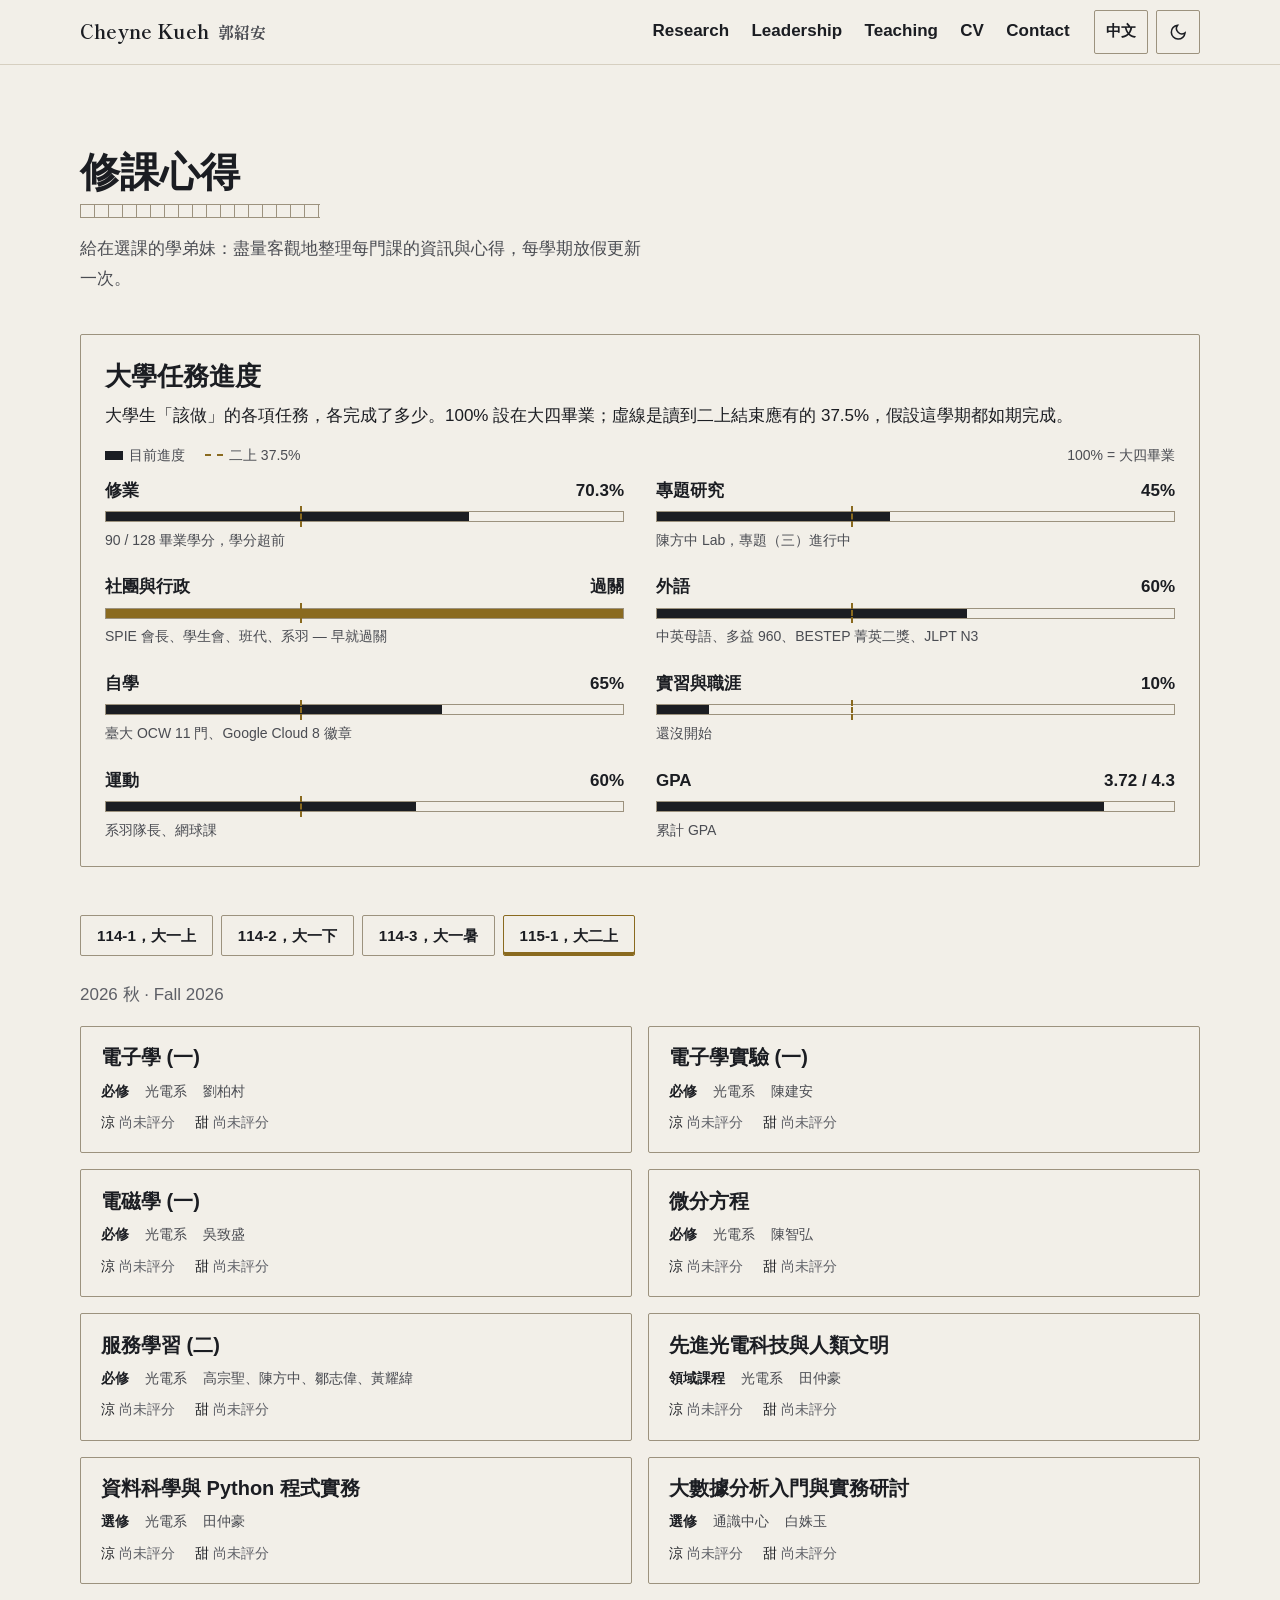
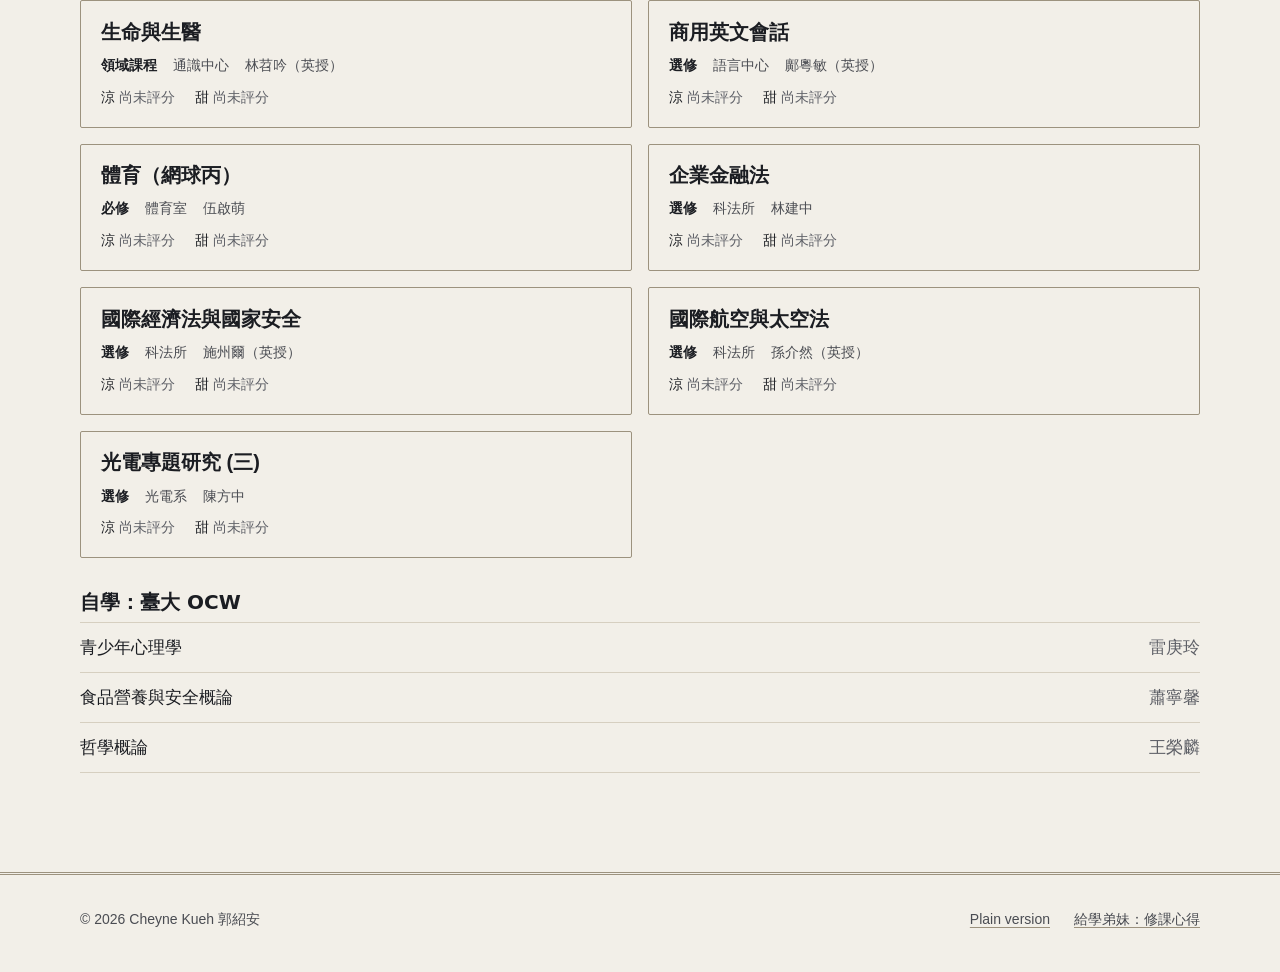
==== commit b1ada934: "Redesign: manuscript at golden hour, curated CV, five-link nav - Home hero uses the balcony photo wi" ====
--- a/courses.html
+++ b/courses.html
@@ -8,7 +8,7 @@
 <link rel="icon" type="image/png" href="favicon.png">
 <link rel="apple-touch-icon" href="apple-touch-icon.png">
 <script>try{var l=localStorage.getItem("lang");if(l==="zh"){document.documentElement.dataset.lang="zh"}var t=localStorage.getItem("theme");if(t)document.documentElement.dataset.theme=t}catch(e){}</script>
-<link rel="stylesheet" href="style.css?v=202611222115">
+<link rel="stylesheet" href="style.css?v=202611234">
 </head>
 <body data-page="courses">
 
@@ -19,7 +19,7 @@
   <section class="section section-top">
     <div class="section-inner">
       <header class="page-head">
-        <span class="seal" aria-hidden="true">學</span>
+        
         <h1>修課心得</h1>
       </header>
       <p class="section-sub">給在選課的學弟妹：盡量客觀地整理每門課的資訊與心得，每學期放假更新一次。</p>
@@ -37,8 +37,8 @@
 
 <div id="footer-mount"></div>
 
-<script src="data.js?v=202611222115"></script>
-<script src="partials.js?v=202611222115"></script>
-<script src="script.js?v=202611222115"></script>
+<script src="data.js?v=202611234"></script>
+<script src="partials.js?v=202611234"></script>
+<script src="script.js?v=202611234"></script>
 </body>
 </html>
--- a/style.css
+++ b/style.css
@@ -1,689 +1,412 @@
-/* Campaign map world: Edo ezu x RPG world map, matte gouache on washi.
-   Tokens first; every component below reads from them. */
-
-@font-face { font-family: "Dela Gothic One"; font-weight: 400; font-display: swap; src: url("assets/fonts/dela-gothic-one-400-latin.woff2") format("woff2"); unicode-range: U+0000-00FF, U+0131, U+0152-0153, U+02BB-02BC, U+02C6, U+02DA, U+02DC, U+0304, U+0308, U+0329, U+2000-206F, U+20AC, U+2122, U+2191, U+2193, U+2212, U+2215, U+FEFF, U+FFFD; }
-@font-face { font-family: "Dela Gothic One"; font-weight: 400; font-display: swap; src: url("assets/fonts/dela-gothic-one-400-latin-ext.woff2") format("woff2"); unicode-range: U+0100-02BA, U+02BD-02C5, U+02C7-02CC, U+02CE-02D7, U+02DD-02FF, U+1D00-1DBF, U+1E00-1E9F, U+1EF2-1EFF, U+2020, U+20A0-20AB, U+20AD-20C4, U+2113, U+2C60-2C7F, U+A720-A7FF; }
-/* CJK subset: only the name, seals, banner kanji and language names, so it never mixes into other Chinese text */
-@font-face { font-family: "Dela CJK"; font-weight: 400; font-display: swap; src: url("assets/fonts/dela-gothic-one-cjk-subset.woff2") format("woff2"); }
-@font-face { font-family: "Zen Kaku Gothic New"; font-weight: 400; font-display: swap; src: url("assets/fonts/zen-kaku-gothic-new-400-latin.woff2") format("woff2"); unicode-range: U+0000-00FF, U+0131, U+0152-0153, U+02BB-02BC, U+02C6, U+02DA, U+02DC, U+0304, U+0308, U+0329, U+2000-206F, U+20AC, U+2122, U+2191, U+2193, U+2212, U+2215, U+FEFF, U+FFFD; }
-@font-face { font-family: "Zen Kaku Gothic New"; font-weight: 400; font-display: swap; src: url("assets/fonts/zen-kaku-gothic-new-400-latin-ext.woff2") format("woff2"); unicode-range: U+0100-02BA, U+02BD-02C5, U+02C7-02CC, U+02CE-02D7, U+02DD-02FF, U+1D00-1DBF, U+1E00-1E9F, U+1EF2-1EFF, U+2020, U+20A0-20AB, U+20AD-20C4, U+2113, U+2C60-2C7F, U+A720-A7FF; }
-@font-face { font-family: "Zen Kaku Gothic New"; font-weight: 700; font-display: swap; src: url("assets/fonts/zen-kaku-gothic-new-700-latin.woff2") format("woff2"); unicode-range: U+0000-00FF, U+0131, U+0152-0153, U+02BB-02BC, U+02C6, U+02DA, U+02DC, U+0304, U+0308, U+0329, U+2000-206F, U+20AC, U+2122, U+2191, U+2193, U+2212, U+2215, U+FEFF, U+FFFD; }
-@font-face { font-family: "Zen Kaku Gothic New"; font-weight: 700; font-display: swap; src: url("assets/fonts/zen-kaku-gothic-new-700-latin-ext.woff2") format("woff2"); unicode-range: U+0100-02BA, U+02BD-02C5, U+02C7-02CC, U+02CE-02D7, U+02DD-02FF, U+1D00-1DBF, U+1E00-1E9F, U+1EF2-1EFF, U+2020, U+20A0-20AB, U+20AD-20C4, U+2113, U+2C60-2C7F, U+A720-A7FF; }
+/* Genkō yōshi: the site is a sheet of manuscript paper, its record marked in a teacher's pen.
+   Palette and type from the 本陣 commander study: indigo, cream and gold, Shippori Mincho with Source Sans 3.
+   Light theme is the cream sheet; dark theme is indigo night. Tokens first. */
+
+@font-face { font-family: "Shippori Mincho"; font-weight: 700; font-display: swap; src: url("assets/fonts/shippori-mincho-700-latin.woff2") format("woff2"); unicode-range: U+0000-00FF, U+0131, U+0152-0153, U+02BB-02BC, U+02C6, U+02DA, U+02DC, U+0304, U+0308, U+0329, U+2000-206F, U+20AC, U+2122, U+2191, U+2193, U+2212, U+2215, U+FEFF, U+FFFD; }
+@font-face { font-family: "Shippori Mincho"; font-weight: 700; font-display: swap; src: url("assets/fonts/shippori-mincho-700-latin-ext.woff2") format("woff2"); unicode-range: U+0100-02BA, U+02BD-02C5, U+02C7-02CC, U+02CE-02D7, U+02DD-02FF, U+1D00-1DBF, U+1E00-1E9F, U+1EF2-1EFF, U+2020, U+20A0-20AB, U+20AD-20C4, U+2113, U+2C60-2C7F, U+A720-A7FF; }
+/* 郭紹安 and the status kanji only, cut from Shippori Mincho 700 */
+@font-face { font-family: "Shippori Kanji"; font-weight: 700; font-display: block; src: url("assets/fonts/shippori-mincho-700-kanji.woff2") format("woff2"); }
+@font-face { font-family: "Source Sans 3"; font-weight: 200 900; font-display: swap; src: url("assets/fonts/source-sans-3-latin.woff2") format("woff2"); unicode-range: U+0000-00FF, U+0131, U+0152-0153, U+02BB-02BC, U+02C6, U+02DA, U+02DC, U+0304, U+0308, U+0329, U+2000-206F, U+20AC, U+2122, U+2191, U+2193, U+2212, U+2215, U+FEFF, U+FFFD; }
+@font-face { font-family: "Source Sans 3"; font-weight: 200 900; font-display: swap; src: url("assets/fonts/source-sans-3-latin-ext.woff2") format("woff2"); unicode-range: U+0100-02BA, U+02BD-02C5, U+02C7-02CC, U+02CE-02D7, U+02DD-02FF, U+1D00-1DBF, U+1E00-1E9F, U+1EF2-1EFF, U+2020, U+20A0-20AB, U+20AD-20C4, U+2113, U+2C60-2C7F, U+A720-A7FF; }
 
 :root {
-  /* map pigments (fixed in both themes: the map is an object, not chrome) */
-  --sea: #2e4d6e;
-  --sea-wave: #4a6d92;
-  --land: #b8b07a;
-  --land-hatch: #8f874f;
-  --shore: #d8c99a;
-  --shu: #c2462c;
-  --shu-deep: #9c3420;
-  --gold: #c99b3f;
-  --stone: #9a9a8c;
-  --plaster: #f1efe6;
-  --roof: #2f3a3c;
-  --ink: #1f1c19;
-  --on-shu: #fbf7ef;
-  --wood: #6b4b32;
-
-  /* page */
-  --ground: #e6ebe3;
-  --ground-alt: #dbe2d7;
-  --panel: #f1f3ec;
-  --text: #1f1c19;
-  --muted: #4b5249;
-  --rule: #1f1c19;
-  --accent: #9a321e;
-  --accent-text: var(--on-shu);
-  --focus: #9a321e;
-
-  --display: "Dela Gothic One", "Zen Kaku Gothic New", "PingFang TC", "Microsoft JhengHei", sans-serif;
-  --kanji: "Dela CJK", "Dela Gothic One", sans-serif;
-  --sans: "Zen Kaku Gothic New", "PingFang TC", "Noto Sans TC", "Microsoft JhengHei", system-ui, sans-serif;
-  --max: 1080px;
-  --measure: 68ch;
-  --ease: cubic-bezier(.16, 1, .3, 1);
-}
-
-:root[data-theme="dark"] {
-  --ground: #14202c;
-  --ground-alt: #192837;
-  --panel: #1e2f40;
-  --text: #ebeee6;
-  --muted: #b3bdb5;
-  --rule: #d9ddd3;
-  --accent: #e0745a;
-  --accent-text: #14202c;
-  --focus: #f0a08a;
+  color-scheme: light;
+    --paper: #f2efe8;
+    --paper-2: #e8e3d8;
+    --rule: #d6cfc0;
+    --rule-strong: #9c927e;
+    --ink: #1b1d22;
+    --ink-2: #4a4c52;
+    --pencil: #5d5f66;
+    --pen: #8a6a1f;
+    --stamp: #1e2b45;
+    --on-stamp: #f2efe8;
+
+  --font-display: "Shippori Mincho", "Noto Serif TC", "PMingLiU", serif;
+  --font-name: "Shippori Kanji", "Shippori Mincho", "Noto Serif TC", serif;
+  --font-body: "Source Sans 3", "Noto Sans TC", "PingFang TC", "Microsoft JhengHei", system-ui, sans-serif;
+  --font-zh: "Noto Sans TC", "PingFang TC", "Microsoft JhengHei", sans-serif;
+
+  --step--1: .875rem;
+  --step-0: 1.0625rem;
+  --step-1: 1.25rem;
+  --step-2: 1.6rem;
+  --step-3: clamp(1.9rem, 1.4rem + 1.6vw, 2.5rem);
+  --step-4: clamp(3rem, 1.6rem + 5.2vw, 5.75rem);
+
+  --cell: clamp(4rem, 2.6rem + 4.6vw, 7rem);   /* a hero manuscript cell */
+  --wrap: 70rem;
+  --gutter: clamp(1rem, 4vw, 2.5rem);
+  --section: clamp(4rem, 3rem + 4vw, 6.5rem);
+  --ease: cubic-bezier(.2, .7, .2, 1);
 }
 
 @media (prefers-color-scheme: dark) {
   :root:not([data-theme="light"]) {
-    --ground: #14202c;
-    --ground-alt: #192837;
-    --panel: #1e2f40;
-    --text: #ebeee6;
-    --muted: #b3bdb5;
-    --rule: #d9ddd3;
-    --accent: #e0745a;
-    --accent-text: #14202c;
-    --focus: #f0a08a;
+    color-scheme: dark;
+      --paper: #121a2b;
+      --paper-2: #18223a;
+      --rule: #2a3550;
+      --rule-strong: #4a5878;
+      --ink: #ece8df;
+      --ink-2: #c3c6cf;
+      --pencil: #a3a8b4;
+      --pen: #d9b45e;
+      --stamp: #d9b45e;
+      --on-stamp: #17130a;
   }
 }
-
-/* language toggle: EN is the no-JS default */
-html:not([data-lang="zh"]) [data-l="zh"],
-html[data-lang="zh"] [data-l="en"] { display: none; }
-
-* { box-sizing: border-box; }
-html { scroll-behavior: smooth; -webkit-text-size-adjust: 100%; }
-
+:root[data-theme="dark"] {
+  color-scheme: dark;
+    --paper: #121a2b;
+    --paper-2: #18223a;
+    --rule: #2a3550;
+    --rule-strong: #4a5878;
+    --ink: #ece8df;
+    --ink-2: #c3c6cf;
+    --pencil: #a3a8b4;
+    --pen: #d9b45e;
+    --stamp: #d9b45e;
+    --on-stamp: #17130a;
+}
+
+/* ---------- base ---------- */
+
+*, *::before, *::after { box-sizing: border-box; }
+html, body { overflow-x: clip; }
+html { -webkit-text-size-adjust: 100%; scroll-padding-top: 5rem; }
+@media (prefers-reduced-motion: no-preference) { html { scroll-behavior: smooth; } }
 body {
   margin: 0;
-  background: var(--ground);
-  color: var(--text);
-  font: 400 1.0625rem/1.7 var(--sans);
-  -webkit-font-smoothing: antialiased;
-}
-
-/* matte washi grain over everything */
-body::after {
-  content: "";
-  position: fixed;
-  inset: 0;
-  pointer-events: none;
-  z-index: 50;
-  opacity: .16;
-  mix-blend-mode: multiply;
-  background-image: url("data:image/svg+xml,%3Csvg xmlns='http://www.w3.org/2000/svg' width='180' height='180'%3E%3Cfilter id='n'%3E%3CfeTurbulence type='fractalNoise' baseFrequency='.85' numOctaves='3' stitchTiles='stitch'/%3E%3CfeColorMatrix values='0 0 0 0 .2 0 0 0 0 .18 0 0 0 0 .15 0 0 0 .9 0'/%3E%3C/filter%3E%3Crect width='100%25' height='100%25' filter='url(%23n)'/%3E%3C/svg%3E");
-}
-
-::selection { background: var(--shu); color: var(--on-shu); }
-a { color: inherit; text-underline-offset: .22em; text-decoration-thickness: 1px; }
-a:hover { color: var(--accent); }
-:focus-visible { outline: 3px solid var(--focus); outline-offset: 3px; border-radius: 2px; }
-html { scrollbar-color: var(--muted) var(--ground-alt); }
-
-h1, h2, h3 { text-wrap: balance; }
+  background: var(--paper);
+  color: var(--ink);
+  font: 400 var(--step-0)/1.75 var(--font-body);
+  scrollbar-color: var(--rule-strong) var(--paper);
+}
+:lang(zh-Hant) body, [data-l="zh"], [lang="zh-Hant"] { font-family: var(--font-zh); }
+::selection { background: color-mix(in srgb, var(--pen) 24%, transparent); color: var(--ink); }
+:root { caret-color: var(--pen); }
+
+h1, h2, h3 { margin: 0; font-weight: 700; line-height: 1.2; text-wrap: balance; overflow-wrap: break-word; min-width: 0; }
+h1, h2 { font-family: var(--font-display); }
+h3 { font-size: var(--step-1); font-family: var(--font-body); font-weight: 700; }
+p, ul, ol, dl { margin: 0; }
 p { text-wrap: pretty; }
-
-.skip {
-  position: absolute;
-  left: 12px;
-  top: -60px;
-  z-index: 60;
-  background: var(--panel);
-  border: 2px solid var(--rule);
-  padding: 8px 14px;
-  font-weight: 700;
-}
-.skip:focus { top: 12px; }
-
-.visually-hidden {
-  position: absolute !important;
-  width: 1px; height: 1px;
-  overflow: hidden;
-  clip: rect(0 0 0 0);
-  white-space: nowrap;
-}
-
-/* ---------- Nav ---------- */
-.nav {
-  position: sticky;
-  top: 0;
-  z-index: 40;
-  background: var(--ground);
-  border-bottom: 3px double var(--rule);
-}
-
-.nav-inner {
-  max-width: var(--max);
-  margin: 0 auto;
-  padding: 10px 24px;
-  display: flex;
-  align-items: center;
-  gap: 18px;
-}
-
-.nav-brand {
-  display: flex;
-  align-items: center;
-  gap: 10px;
-  text-decoration: none;
-  margin-right: auto;
-}
-
-.nav-brand svg { width: 32px; height: 32px; color: var(--shu); flex: none; }
-.nav-brand-name { font-family: var(--display); font-size: 1.05rem; line-height: 1.1; }
-.nav-brand-name small { display: block; font-family: var(--sans); font-size: .78rem; color: var(--muted); letter-spacing: .04em; }
-
-.nav-links { display: flex; gap: 4px; flex-wrap: wrap; }
-
-.nav-links a {
-  text-decoration: none;
-  font-weight: 700;
-  font-size: .95rem;
-  padding: 6px 10px;
-  border-radius: 3px;
-}
-.nav-links a[aria-current="page"] { background: var(--ink); color: var(--ground); }
-:root[data-theme="dark"] .nav-links a[aria-current="page"] { background: var(--text); color: var(--ground); }
-
-.nav-tools { display: flex; gap: 6px; }
-
-.nav-tool {
-  font: 700 .85rem/1 var(--sans);
-  min-width: 40px;
-  height: 40px;
-  padding: 0 10px;
-  border: 2px solid var(--rule);
-  border-radius: 3px;
-  background: var(--panel);
-  color: var(--text);
-  cursor: pointer;
-  display: inline-grid;
-  place-items: center;
-}
-.nav-tool:hover { border-color: var(--accent); color: var(--accent); }
-.nav-tool svg { width: 18px; height: 18px; }
-.nav-tool .icon-moon { display: none; }
-:root[data-theme="dark"] .nav-tool .icon-sun { display: none; }
-:root[data-theme="dark"] .nav-tool .icon-moon { display: block; }
-
+img, svg { display: block; max-width: 100%; }
+
+a { color: inherit; text-decoration: underline; text-decoration-color: var(--rule-strong); text-decoration-thickness: 1px; text-underline-offset: .22em; }
+a:hover { text-decoration-color: var(--pen); text-decoration-thickness: 2px; }
+:focus-visible { outline: 2px solid var(--pen); outline-offset: 3px; border-radius: 2px; }
+
+html:not([data-lang="zh"]) [data-l="zh"] { display: none; }
+html[data-lang="zh"] [data-l="en"] { display: none; }
+
+.visually-hidden { position: absolute !important; width: 1px; height: 1px; overflow: hidden; clip: rect(0 0 0 0); white-space: nowrap; }
+.skip { position: absolute; left: 1rem; top: -4rem; z-index: 20; background: var(--ink); color: var(--paper); padding: .6rem 1rem; border-radius: 2px; }
+.skip:focus { top: 1rem; }
+
+.wrap { width: min(100% - 2 * var(--gutter), var(--wrap)); margin-inline: auto; }
+
+/* ---------- nav ---------- */
+
+.nav { position: sticky; top: 0; z-index: 10; background: var(--paper); border-bottom: 1px solid var(--rule); }
+.nav-inner { display: flex; align-items: center; gap: 1.5rem; min-height: 4rem; }
+.nav-brand { white-space: nowrap; display: flex; align-items: baseline; gap: .55rem; text-decoration: none; margin-right: auto; }
+.nav-brand-en { font: 700 1.2rem/1 var(--font-display); }
+.nav-brand-zh { font: 700 1rem/1 var(--font-name); color: var(--ink-2); }
+.nav-links { display: flex; gap: 1.4rem; }
+.nav-links a { text-decoration: none; font-weight: 700; padding-block: .4rem; border-bottom: 2px solid transparent; }
+.nav-links a:hover { border-bottom-color: var(--rule-strong); }
+.nav-links a[aria-current="page"] { border-bottom-color: var(--pen); }
+.nav-tools { display: flex; gap: .5rem; }
+.nav-tool { white-space: nowrap;
+  min-width: 2.75rem; height: 2.75rem; padding: 0 .7rem;
+  display: inline-grid; place-items: center;
+  font: 700 .95rem/1 var(--font-body); color: var(--ink);
+  background: transparent; border: 1.5px solid var(--rule-strong); border-radius: 2px; cursor: pointer;
+  transition: background-color .2s var(--ease), border-color .2s var(--ease);
+}
+.nav-tool:hover { background: var(--paper-2); border-color: var(--ink); }
+.nav-tool svg { width: 1.15rem; height: 1.15rem; }
+.icon-sun { display: none; }
+:root[data-theme="dark"] .icon-sun { display: block; }
+:root[data-theme="dark"] .icon-moon { display: none; }
+@media (prefers-color-scheme: dark) {
+  :root:not([data-theme="light"]) .icon-sun { display: block; }
+  :root:not([data-theme="light"]) .icon-moon { display: none; }
+}
+
+/* ---------- buttons: hanko stamps ---------- */
+
+.actions { display: flex; flex-wrap: wrap; gap: .75rem; }
+.btn {
+  display: inline-flex; align-items: center; gap: .5rem; min-height: 3rem; padding: .7rem 1.25rem;
+  font: 700 1rem/1.2 var(--font-body); color: var(--ink); text-decoration: none;
+  background: transparent; border: 1.5px solid var(--ink); border-radius: 2px;
+  transition: background-color .2s var(--ease), transform .2s var(--ease);
+}
+.btn:hover { background: var(--paper-2); }
+.btn:active { transform: translateY(1px) scale(.98); }
+.btn-stamp { background: var(--stamp); border-color: var(--stamp); color: var(--on-stamp); }
+.btn-stamp:hover { background: color-mix(in srgb, var(--stamp) 86%, var(--ink)); }
+
+/* ---------- hero: a photograph as the title page, the name in manuscript cells ---------- */
+
+.hero { position: relative; isolation: isolate; min-height: min(88vh, 52rem); display: grid; align-items: center; border-bottom: 3px double var(--rule-strong); }
+.hero-photo { position: absolute; inset: 0; width: 100%; height: 100%; object-fit: cover; object-position: 72% 45%; z-index: -2; }
+.hero::before {
+  content: ""; position: absolute; inset: 0; z-index: -1; pointer-events: none;
+  background: linear-gradient(90deg, var(--paper) 0 30%, color-mix(in srgb, var(--paper) 86%, transparent) 46%, transparent 72%);
+}
+.hero-inner { position: relative; display: grid; grid-template-columns: auto minmax(0, 1fr); gap: clamp(1.5rem, 1rem + 3vw, 3.5rem); align-items: center; padding-block: 4rem; }
+
+.name-tate { display: flex; flex-direction: column; font: 700 calc(var(--cell) * .7)/1 var(--font-name); }
+.name-tate span {
+  width: var(--cell); height: var(--cell); display: grid; place-items: center;
+  background: color-mix(in srgb, var(--paper) 82%, transparent); border: 2px solid var(--rule-strong);
+}
+.name-tate span + span { border-top: 0; }
+
+.hero-copy { display: grid; gap: 1.5rem; max-width: 34rem; }
+.hero h1 { font-size: var(--step-4); letter-spacing: -.01em; line-height: 1.02; }
+.lede { font-size: var(--step-1); line-height: 1.6; max-width: 34ch; }
+.hero-note { color: var(--ink-2); max-width: 44ch; }
+
+/* ---------- sections ---------- */
+
+.section { padding-block: var(--section); }
+.section + .section { border-top: 1px solid var(--rule); }
+.section-head { display: grid; gap: .75rem; margin-bottom: clamp(2rem, 1.5rem + 2vw, 3rem); max-width: 46rem; }
+.section-head h2, .page-head h1 { font-size: var(--step-3); }
+.section-head p { color: var(--ink-2); }
+.more { margin-top: 2rem; font-weight: 700; }
+
+/* red-pen marks */
+.mark { width: 3.25rem; height: 3.25rem; flex: none; fill: none; stroke: var(--pen); stroke-width: 2.6; stroke-linecap: round; stroke-linejoin: round; }
+.mark-plan { stroke: var(--pencil); stroke-dasharray: 3 3.6; stroke-width: 2; }
+.mark-sm { width: 1.6rem; height: 1.6rem; stroke-width: 3.2; }
+.pen .mark:not(.mark-plan) { stroke-dasharray: 1; stroke-dashoffset: 1; }
+.pen .mark.is-drawn:not(.mark-plan) { stroke-dashoffset: 0; transition: stroke-dashoffset 1.1s var(--ease); }
+
+/* the marked record: research items */
+.record { list-style: none; padding: 0; display: grid; gap: 2.25rem; }
+.record-item { display: grid; grid-template-columns: 3.25rem minmax(0, 1fr); gap: 1.25rem; }
+.record-item h3 { font-size: var(--step-1); }
+.record-when { color: var(--pencil); font-size: var(--step--1); margin-top: .2rem; }
+.record-item p + p { margin-top: .5rem; }
+.record-item .record-body > p:not(.record-when) { max-width: 66ch; }
+
+.key { display: flex; flex-wrap: wrap; gap: .5rem 1.4rem; margin-top: 2.75rem; padding-top: 1.25rem; border-top: 1px dashed var(--rule-strong); color: var(--ink-2); font-size: var(--step--1); }
+.key span { display: inline-flex; align-items: center; gap: .45rem; }
+
+/* leadership */
+.lead-grid { display: grid; grid-template-columns: minmax(0, 1.15fr) minmax(0, 1fr); gap: clamp(2rem, 1rem + 4vw, 4.5rem); align-items: start; }
+.feature { display: grid; gap: .8rem; }
+.feature h3 { font: 600 var(--step-2)/1.25 var(--font-display); }
+.feature p { max-width: 52ch; }
+.roles { list-style: none; padding: 0; border-top: 1px solid var(--rule); }
+.roles li { display: grid; grid-template-columns: minmax(0, 1fr) auto; gap: 1rem; padding-block: .85rem; border-bottom: 1px solid var(--rule); }
+.roles span:last-child { color: var(--pencil); font-variant-numeric: tabular-nums; }
+.roles small { display: block; color: var(--ink-2); font-size: var(--step--1); }
+
+/* education and languages */
+.two-col { display: grid; grid-template-columns: repeat(2, minmax(0, 1fr)); gap: clamp(2rem, 1rem + 4vw, 4.5rem); }
+.two-col h3 { font: 600 var(--step-2)/1.25 var(--font-display); margin-bottom: 1rem; }
+.facts { display: grid; gap: 1.1rem; }
+.facts div { display: grid; gap: .15rem; }
+.facts dt { font-weight: 700; }
+.facts dd { margin: 0; color: var(--ink-2); }
+.level { display: inline-grid; place-items: center; min-width: 2.4rem; height: 1.7rem; margin-right: .5rem; padding: 0 .35rem; border: 1.5px solid var(--ink); border-radius: 2px; font-weight: 700; font-size: .9rem; color: var(--ink); }
+
+.prose { max-width: 62ch; display: grid; gap: 1rem; }
+
+/* contact close */
+.close { background: var(--paper-2); }
+.close h2 { font-size: var(--step-3); }
+.close .wrap { display: grid; gap: 1.25rem; justify-items: start; }
+.close p { max-width: 52ch; color: var(--ink-2); }
+
+/* ---------- inner pages ---------- */
+
+.page-head { padding-block: clamp(3rem, 2rem + 4vw, 5rem) 0; display: grid; gap: 1rem; max-width: 48rem; }
+.page-head p { color: var(--ink-2); font-size: var(--step-1); line-height: 1.6; }
+
+/* research page */
+.project { display: grid; grid-template-columns: 3.25rem minmax(0, 1fr); gap: 1.25rem; padding-block: 2.75rem; border-top: 1px solid var(--rule); }
+.project h2 { font-size: var(--step-2); }
+.project-body { display: grid; gap: 1rem; max-width: 46rem; }
+.project-body dl { display: grid; grid-template-columns: max-content minmax(0, 1fr); gap: .5rem 1.25rem; }
+.project-body dt { font-weight: 700; }
+.project-body dd { margin: 0; }
+.figure { margin: .5rem 0 0; display: grid; gap: .6rem; }
+.figure svg { width: 100%; height: auto; border: 1px solid var(--rule); background: var(--paper); }
+.figure figcaption { color: var(--ink-2); font-size: var(--step--1); max-width: 60ch; }
+.fig-axis { stroke: var(--ink); stroke-width: 1.2; fill: none; }
+.fig-grid { stroke: var(--rule); stroke-width: 1; }
+.fig-curve { stroke: var(--ink); stroke-width: 2.4; fill: none; stroke-linejoin: round; }
+.fig-text { fill: var(--ink-2); font: 12px var(--font-body); }
+.fig-note { fill: var(--pen); font: 600 15px var(--font-display); }
+.fig-pen { stroke: var(--pen); stroke-width: 2.2; fill: none; stroke-linecap: round; }
+
+/* CV page */
+.cv-section { padding-block: 2.5rem; border-top: 1px solid var(--rule); }
+.cv-section > h2 { font-size: var(--step-2); margin-bottom: 1.25rem; }
+.rows { list-style: none; padding: 0; }
+.row { display: grid; grid-template-columns: minmax(0, 1fr) auto; gap: .25rem 1rem; padding-block: .95rem; border-bottom: 1px solid var(--rule); }
+.row-main { display: grid; gap: .25rem; }
+.row-title { font-size: var(--step-0); font-weight: 700; }
+.row-org { color: var(--ink-2); }
+.row-when { color: var(--pencil); font-size: var(--step--1); white-space: nowrap; display: inline-flex; align-items: center; gap: .4rem; line-height: 1.9; }
+.row-notes { padding-left: 1.1rem; color: var(--ink-2); }
+.row-notes li + li { margin-top: .2rem; }
+.row .mark-sm { width: 1.35rem; height: 1.35rem; }
+
+
+/* ---------- course reviews (中文, for juniors) ---------- */
+
+.section-top { padding-top: clamp(3rem, 2rem + 4vw, 5rem); }
+.section-inner { width: min(100% - 2 * var(--gutter), var(--wrap)); margin-inline: auto; }
+.section-sub { color: var(--ink-2); margin: 1rem 0 2.5rem; max-width: 60ch; }
+.quest-section { display: grid; gap: .75rem; margin-bottom: 3rem; padding: 1.5rem; border: 1px solid var(--rule-strong); border-radius: 2px; }
+.quest-section h2 { font-size: var(--step-2); }
+.quest-legend { display: flex; flex-wrap: wrap; gap: .4rem 1.25rem; color: var(--ink-2); font-size: var(--step--1); }
+.quest-legend span { display: inline-flex; align-items: center; gap: .4rem; }
+.legend-fill { width: 1.1rem; height: .6rem; background: var(--ink); }
+.legend-baseline { width: 1.1rem; border-top: 2px dashed var(--pen); }
+.quest-legend-end { margin-left: auto; }
+.quest-grid { display: grid; grid-template-columns: repeat(2, minmax(0, 1fr)); gap: 1.25rem 2rem; margin-top: .5rem; }
+.quest-head { display: flex; justify-content: space-between; gap: 1rem; font-weight: 700; }
+.quest-value { font-variant-numeric: tabular-nums; }
+.quest-track { position: relative; height: .7rem; border: 1px solid var(--rule-strong); margin-block: .35rem; }
+.quest-fill { height: 100%; background: var(--ink); }
+.quest-row.is-done .quest-fill { background: var(--pen); }
+.quest-baseline { position: absolute; top: -.35rem; bottom: -.35rem; border-left: 2px dashed var(--pen); }
+.quest-note { color: var(--ink-2); font-size: var(--step--1); }
+.term-tabs { display: flex; flex-wrap: wrap; gap: .5rem; margin-bottom: 1.5rem; }
+.term-tab { padding: .6rem 1rem; font: 700 .95rem/1.3 var(--font-zh); color: var(--ink); background: transparent; border: 1.5px solid var(--rule-strong); border-radius: 2px; cursor: pointer; }
+.term-tab:hover { border-color: var(--ink); }
+.term-tab[aria-selected="true"] { border-color: var(--pen); box-shadow: inset 0 -3px 0 var(--pen); }
+.term-period { color: var(--pencil); margin-bottom: 1rem; }
+.course-grid { display: grid; grid-template-columns: repeat(2, minmax(0, 1fr)); gap: 1rem; }
+.course-card { border: 1px solid var(--rule-strong); border-radius: 2px; background: var(--paper); }
+.course-card summary { list-style: none; cursor: pointer; padding: 1.1rem 1.25rem; display: grid; gap: .45rem; }
+.course-card summary::-webkit-details-marker { display: none; }
+.course-card[open] summary { border-bottom: 1px dashed var(--rule-strong); }
+.course-card-top { display: flex; justify-content: space-between; align-items: start; gap: 1rem; }
+.course-card h2 { font: 700 var(--step-1)/1.35 var(--font-zh); }
+.course-grade { font: 600 1.35rem/1 var(--font-display); color: var(--pen); }
+.course-meta { display: flex; flex-wrap: wrap; gap: .25rem 1rem; color: var(--ink-2); font-size: var(--step--1); }
+.course-type { color: var(--ink); font-weight: 700; }
+.course-ratings { display: flex; gap: 1.25rem; font-size: var(--step--1); }
+.star-fill { color: var(--pen); }
+.star-empty { color: var(--rule); }
+.course-ratings-empty { color: var(--pencil); }
+.course-body { padding: 1.1rem 1.25rem 1.4rem; display: grid; gap: 1rem; }
+.course-field h3 { font-size: var(--step--1); color: var(--pencil); margin-bottom: .2rem; }
+.self-study { margin-top: 2rem; }
+.self-study h3 { margin-bottom: .5rem; }
+.self-study ul { list-style: none; padding: 0; border-top: 1px solid var(--rule); }
+.self-study li { display: flex; justify-content: space-between; gap: 1rem; padding-block: .6rem; border-bottom: 1px solid var(--rule); }
+.self-study li span { color: var(--pencil); }
+
+/* ---------- footer ---------- */
+
+.footer { border-top: 3px double var(--rule-strong); padding-block: 2rem 2.5rem; color: var(--ink-2); font-size: var(--step--1); }
+.footer .wrap { display: flex; flex-wrap: wrap; justify-content: space-between; gap: .75rem 2rem; }
+
+/* ---------- small screens ---------- */
+
+@media (max-width: 760px) {
+  .nav-inner { gap: .9rem; }
+  .nav-brand-zh { display: none; }
+  .nav-links { gap: 1rem; }
+  .hero { min-height: 0; align-items: start; }
+  .hero-photo { position: relative; height: 44vh; z-index: 0; }
+  .hero::before { display: none; }
+  .hero-inner { grid-template-columns: minmax(0, 1fr); gap: 1.5rem; padding-block: 1.75rem 3rem; }
+  .name-tate { flex-direction: row; --cell: 4rem; }
+  .name-tate span + span { border-top: 2px solid var(--rule-strong); border-left: 0; }
+  .lead-grid, .two-col, .quest-grid, .course-grid { grid-template-columns: minmax(0, 1fr); }
+  .project, .record-item { grid-template-columns: 2.5rem minmax(0, 1fr); gap: .9rem; }
+  .project .mark, .record-item .mark { width: 2.5rem; height: 2.5rem; }
+  .project-body dl { grid-template-columns: minmax(0, 1fr); gap: .1rem; }
+  .project-body dd { margin-bottom: .6rem; }
+}
+@media (max-width: 400px) {
+  .nav-brand-en { font-size: 1.05rem; }
+  .nav-tool { min-width: 2.5rem; padding: 0 .5rem; }
+}
+
+/* ---------- print: a clean CV ---------- */
+
+@media print {
+  :root { --paper: #fff; --paper-2: #fff; --ink: #000; --ink-2: #222; --pencil: #444; --rule: #bbb; --rule-strong: #888; }
+  .nav, .footer, .skip, .actions, .hero::before, .more { display: none !important; }
+  body { font-size: 10.5pt; line-height: 1.5; }
+  .section, .cv-section { padding-block: 1rem; break-inside: avoid-page; }
+  a { text-decoration: none; }
+  .mark { stroke-dashoffset: 0 !important; }
+}
+.section-inner .page-head { padding-top: 0; }
+
+/* review fixes */
+.section-short { padding-block: calc(var(--section) * .6); }
+.feature .more { margin-top: .5rem; }
+.mark-sm.mark-plan { stroke-dasharray: 6 5; stroke-width: 3; }
+/* one row of small manuscript cells under every heading carries the sheet down the page */
+.section-head h2::after, .page-head h1::after, .cv-section > h2::after, .two-col h3::after, .close h2::after {
+  content: ""; display: block; width: min(100%, 15rem); height: 14px; margin-top: .7rem;
+  background: var(--rule-strong);
+  -webkit-mask: url("data:image/svg+xml,%3Csvg xmlns='http://www.w3.org/2000/svg' width='14' height='14'%3E%3Cpath d='M0 .5H14M0 13.5H14M.5 0V14' stroke='%23000' fill='none'/%3E%3C/svg%3E") 0 0 / 14px 14px repeat-x;
+          mask: url("data:image/svg+xml,%3Csvg xmlns='http://www.w3.org/2000/svg' width='14' height='14'%3E%3Cpath d='M0 .5H14M0 13.5H14M.5 0V14' stroke='%23000' fill='none'/%3E%3C/svg%3E") 0 0 / 14px 14px repeat-x;
+}
+@media (max-width: 520px) {
+  .project, .record-item { grid-template-columns: minmax(0, 1fr); gap: .5rem; }
+  .project .mark, .record-item .mark { width: 2.25rem; height: 2.25rem; }
+}
+
+/* nav: five links on desktop; behind a Menu button on phones */
 .nav-menu { display: none; }
-
+.footer-links { display: flex; flex-wrap: wrap; gap: .5rem 1.5rem; }
+@media (max-width: 960px) {
+  .nav-inner { flex-wrap: wrap; }
+  .nav-menu { display: inline-grid; order: 2; }
+  .nav-tools { order: 3; }
+  .nav-links { display: none; order: 4; width: 100%; flex-direction: column; gap: 0; padding-bottom: .75rem; }
+  .nav.is-open .nav-links { display: flex; }
+  .nav-links a { padding-block: .8rem; border-bottom: 1px solid var(--rule); }
+  .nav-links a[aria-current="page"] { border-bottom-color: var(--pen); }
+}
+
+/* CV: curated rows, dates on the right, no line numbers */
+.row-note { color: var(--ink-2); max-width: 70ch; }
+.row .more { margin-top: .5rem; }
+.cv-contact { display: none; }
+.skills { display: grid; gap: .1rem; }
+.skills div { display: grid; grid-template-columns: 13rem minmax(0, 1fr); gap: 1rem; padding-block: .7rem; border-bottom: 1px solid var(--rule); }
+.skills dt { font-weight: 700; }
+.skills dd { margin: 0; color: var(--ink-2); }
 @media (max-width: 760px) {
-  .nav-inner { flex-wrap: wrap; gap: 10px; padding: 8px 16px; }
-  .nav-menu { display: inline-grid; }
-  .nav-links {
-    order: 3;
-    width: 100%;
-    display: none;
-    flex-direction: column;
-    padding: 4px 0 8px;
-  }
-  .nav.is-open .nav-links { display: flex; }
-  .nav-links a { padding: 10px 8px; }
-}
-
-/* ---------- Buttons ---------- */
-.actions { display: flex; flex-wrap: wrap; gap: 10px; }
-
-.btn {
-  display: inline-flex;
-  align-items: center;
-  min-height: 44px;
-  padding: 0 18px;
-  border: 2px solid var(--ink);
-  border-radius: 3px;
-  background: var(--plaster);
-  color: var(--ink);
-  font-weight: 700;
-  text-decoration: none;
-  transition: background .2s var(--ease), color .2s var(--ease);
-}
-.btn:hover { background: var(--ink); color: var(--plaster); }
-.btn-primary { background: var(--shu); color: var(--on-shu); }
-.btn-primary:hover { background: var(--shu-deep); color: var(--on-shu); }
-
-/* ---------- Hero: the campaign map ---------- */
-.hero {
-  position: relative;
-  min-height: min(calc(100svh - 64px), 900px);
-  display: grid;
-  align-items: center;
-  overflow: hidden;
-  border-bottom: 3px double var(--rule);
-  background: var(--sea);
-}
-
-.hero-map { position: absolute; inset: 0; }
-.map { width: 100%; height: 100%; display: block; }
-
-.map .sea { fill: var(--sea); }
-.map .sea-waves { stroke: var(--sea-wave); opacity: .55; }
-.map .shore { fill: none; stroke: var(--shore); stroke-width: 14; stroke-linejoin: round; }
-.map .land { fill: var(--land); stroke: var(--ink); stroke-width: 3; stroke-linejoin: round; }
-.map .land-hatch { stroke: var(--land-hatch); opacity: .35; pointer-events: none; }
-.map .kasumi path { fill: var(--gold); stroke: var(--ink); stroke-width: 2.5; opacity: .92; }
-.map .pine-trunk { fill: #5b4632; stroke: var(--ink); stroke-width: 1.5; }
-.map .pine-crown { fill: #4f6b3e; stroke: var(--ink); stroke-width: 2; stroke-linejoin: round; }
-.map .place { font-family: var(--display); letter-spacing: .06em; paint-order: stroke; stroke-linejoin: round; }
-.map .sea-name { font-size: 26px; fill: #e9eef0; stroke: var(--sea); stroke-width: 6; }
-.map .land-name { font-size: 30px; fill: var(--ink); stroke: var(--land); stroke-width: 6; }
-.map .land-name.small { font-size: 20px; }
-.map .hull { fill: var(--wood); stroke: var(--ink); stroke-width: 2.5; stroke-linejoin: round; }
-.map .sail { fill: var(--plaster); stroke: var(--ink); stroke-width: 2.5; stroke-linejoin: round; }
-.map .torii path { fill: var(--shu); stroke: var(--ink); stroke-width: 2.5; stroke-linejoin: round; }
-.map .castle path { stroke: var(--ink); stroke-width: 3; stroke-linejoin: round; }
-.map .c-stone { fill: var(--stone); }
-.map .c-stone-lines { fill: none; stroke-width: 1.5 !important; opacity: .5; }
-.map .c-wall { fill: var(--plaster); }
-.map .c-roof { fill: var(--roof); }
-.map .c-window { fill: var(--roof); stroke: none !important; }
-.map .c-gold { fill: var(--gold); }
-.map .compass circle { fill: var(--plaster); stroke: var(--ink); stroke-width: 3; }
-.map .compass .needle { fill: var(--plaster); stroke: var(--ink); stroke-width: 2; }
-.map .compass .needle-n { fill: var(--shu); stroke: var(--ink); stroke-width: 2; }
-.map .compass text { font-family: var(--kanji); font-size: 24px; fill: #e9eef0; stroke: var(--sea); stroke-width: 6; paint-order: stroke; }
-
-.map .route {
-  fill: none;
-  stroke: var(--shu);
-  stroke-width: 5;
-  stroke-linecap: round;
-  stroke-dasharray: 2 14;
-  opacity: 0;
-  transition: opacity .25s var(--ease);
-}
-.map .route.is-on { opacity: 1; animation: march 1.2s linear infinite; }
-@keyframes march { to { stroke-dashoffset: -32; } }
-
-.map .banner { cursor: pointer; outline: none; }
-.map .banner-foot { fill: rgba(31, 28, 25, .28); }
-.map .banner-pole { stroke: var(--ink); stroke-width: 4; stroke-linecap: round; }
-.map .banner-flag { fill: var(--shu); stroke: var(--ink); stroke-width: 3; stroke-linejoin: round; transform-origin: 2px -112px; transition: transform .35s var(--ease); }
-.map .banner-kanji { font-family: var(--kanji); font-size: 26px; fill: var(--on-shu); }
-.map .banner-finial { fill: var(--gold); stroke: var(--ink); stroke-width: 2.5; }
-.map .banner-plaque text { font-family: var(--display); font-size: 24px; fill: var(--ink); stroke: var(--plaster); stroke-width: 7; paint-order: stroke; stroke-linejoin: round; }
-.map .banner:hover .banner-flag,
-.map .banner:focus-visible .banner-flag { transform: skewY(-6deg) scaleX(1.08); }
-.map .banner:hover .banner-plaque text,
-.map .banner:focus-visible .banner-plaque text { fill: var(--shu-deep); }
-.map .banner:focus-visible .banner-plaque text { text-decoration: underline; }
-
-.cartouche {
-  position: relative;
-  z-index: 2;
-  /* sits over the open harbour, east of the peninsula */
-  justify-self: end;
-  margin: 48px max(24px, calc((100vw - var(--max)) / 2)) 48px 0;
-  width: min(440px, calc(100vw - 48px));
-  padding: 30px 30px 26px;
-  background: var(--plaster);
-  color: var(--ink);
-  border: 3px double var(--ink);
-  box-shadow: 0 18px 40px -18px rgba(12, 20, 30, .55);
-}
-
-/* the scroll's rods */
-.cartouche::before,
-.cartouche::after {
-  content: "";
-  position: absolute;
-  left: -14px;
-  right: -14px;
-  height: 14px;
-  background: var(--wood);
-  border: 2.5px solid var(--ink);
-  border-radius: 7px;
-}
-.cartouche::before { top: -12px; }
-.cartouche::after { bottom: -12px; }
-
-.cartouche .crest { width: 54px; height: 54px; color: var(--shu); display: block; margin-bottom: 10px; }
-
-.cartouche h1 { margin: 0 0 12px; line-height: 1; }
-.name-en { display: block; font-family: var(--display); font-weight: 400; font-size: clamp(2.3rem, 4.6vw, 3.4rem); line-height: 1.08; letter-spacing: -.01em; }
-.name-zh { display: block; font-family: var(--kanji); font-weight: 400; font-size: 1.5rem; letter-spacing: .3em; color: var(--shu-deep); margin-top: 8px; }
-
-.role { margin: 0 0 6px; font-size: 1.02rem; }
-.role-sub { margin: 0 0 20px; font-size: .92rem; color: #4b5249; }
-
-.cartouche .btn { background: var(--plaster); color: var(--ink); border-color: var(--ink); }
-.cartouche .btn:hover { background: var(--ink); color: var(--plaster); }
-.cartouche .btn-primary { background: var(--shu); color: var(--on-shu); }
-.cartouche .btn-primary:hover { background: var(--shu-deep); color: var(--on-shu); }
-
-.camp-links {
-  display: none;
-  flex-wrap: wrap;
-  gap: 6px 14px;
-  margin-top: 18px;
-  padding-top: 14px;
-  border-top: 1px solid rgba(31, 28, 25, .3);
-  font-weight: 700;
-  font-size: .95rem;
-}
-.camp-links a { color: var(--shu-deep); padding: 4px 0; }
-
-@media (max-width: 760px) {
-  .hero { display: block; min-height: 0; background: var(--ground); }
-  .hero-map { position: relative; height: 75vw; min-height: 280px; max-height: 460px; border-bottom: 3px double var(--rule); }
-  .map .banner-plaque text { font-size: 30px; }
-  .cartouche { margin: 26px 16px 34px; width: auto; padding: 24px 20px 20px; }
-  .cartouche .actions { display: grid; grid-template-columns: 1.3fr 1fr 1fr; gap: 8px; }
-  .cartouche .btn { padding: 0 8px; justify-content: center; }
-  .map .creek-name { display: none; }
-  .camp-links { display: flex; }
-}
-
-/* ---------- Campaign sections ---------- */
-.camp { padding: 88px 24px; }
-.camp-alt { background: var(--ground-alt); border-block: 1px solid color-mix(in srgb, var(--rule) 22%, transparent); }
-
-.camp-inner { max-width: var(--max); margin: 0 auto; }
-
-.camp-head {
-  display: flex;
-  align-items: center;
-  gap: 16px;
-  margin-bottom: 24px;
-}
-
-.camp h2 {
-  margin: 0;
-  font-family: var(--display);
-  font-weight: 400;
-  font-size: clamp(1.8rem, 3.4vw, 2.6rem);
-  line-height: 1.1;
-}
-
-.seal {
-  flex: none;
-  display: grid;
-  place-items: center;
-  width: 52px;
-  height: 52px;
-  border: 3px solid var(--shu);
-  border-radius: 6px;
-  color: var(--shu);
-  font-family: var(--kanji);
-  font-size: 1.7rem;
-  line-height: 1;
-  transform: rotate(-4deg);
-}
-.seal-quiet { border-color: var(--muted); color: var(--muted); }
-
-.camp-lead { max-width: var(--measure); color: var(--muted); font-size: 1.08rem; margin: 0 0 40px; }
-
-.split { display: grid; grid-template-columns: minmax(220px, 1fr) 2fr; gap: 24px 48px; align-items: start; }
-.split .camp-head { margin: 0; }
-.split p { margin: 0 0 14px; max-width: var(--measure); }
-@media (max-width: 760px) { .split { grid-template-columns: 1fr; } }
-
-.more { font-weight: 700; }
-.more a { color: var(--accent); }
-.more a::after { content: " →"; }
-
-/* research log: a march route of seals */
-.log { list-style: none; margin: 0; padding: 0; position: relative; }
-.log::before {
-  content: "";
-  position: absolute;
-  left: 27px;
-  top: 30px;
-  bottom: 30px;
-  border-left: 4px dotted color-mix(in srgb, var(--rule) 45%, transparent);
-}
-
-.log-item { position: relative; display: grid; grid-template-columns: 58px 1fr; gap: 22px; padding: 0 0 40px; }
-.log-item:last-child { padding-bottom: 0; }
-
-.log-seal {
-  position: relative;
-  display: grid;
-  place-items: center;
-  width: 58px;
-  height: 58px;
-  border-radius: 50%;
-  border: 3px solid var(--rule);
-  background: var(--panel);
-  font-family: var(--kanji);
-  font-size: 1.6rem;
-}
-.is-won .log-seal { background: var(--shu); color: var(--on-shu); border-color: var(--ink); }
-.is-ongoing .log-seal { background: var(--gold); color: var(--ink); border-color: var(--ink); }
-.is-draw .log-seal { background: var(--panel); color: var(--text); }
-.is-planned .log-seal { background: transparent; color: var(--muted); border-style: dashed; }
-
-.log-body { max-width: var(--measure); padding-top: 4px; }
-.log-when { margin: -4px 0 8px; font-size: .9rem; color: var(--muted); font-variant-numeric: tabular-nums; }
-.log-body h3 { margin: 0 0 8px; font-size: 1.3rem; line-height: 1.3; }
-.log-body p { margin: 0 0 10px; }
-.log-link a { font-weight: 700; color: var(--accent); }
-
-/* command */
-.spie {
-  max-width: 760px;
-  padding: 24px 28px;
-  margin-bottom: 36px;
-  background: var(--panel);
-  border: 3px double var(--rule);
-}
-.spie h3 { margin: 0 0 8px; font-family: var(--display); font-weight: 400; font-size: 1.35rem; }
-.spie p { margin: 0; }
-
-.roster { width: 100%; max-width: 860px; border-collapse: collapse; font-variant-numeric: tabular-nums; }
-.roster th { text-align: left; font-size: .85rem; color: var(--muted); font-weight: 700; padding: 0 12px 8px 0; border-bottom: 2px solid var(--rule); }
-.roster td { padding: 12px 12px 12px 0; border-bottom: 1px solid color-mix(in srgb, var(--rule) 25%, transparent); vertical-align: top; }
-.roster td:first-child { font-weight: 700; }
-.roster td:last-child { white-space: nowrap; color: var(--muted); }
-.roster tr.is-past td { color: var(--muted); font-weight: 400; }
-.roster + .more { margin-top: 20px; }
-
-@media (max-width: 600px) {
-  .roster thead { display: none; }
-  .roster tr { display: grid; grid-template-columns: 1fr auto; padding: 10px 0; border-bottom: 1px solid color-mix(in srgb, var(--rule) 25%, transparent); }
-  .roster td { border: 0; padding: 0; }
-  .roster td:nth-child(2) { grid-column: 1; grid-row: 2; color: var(--muted); }
-  .roster td:last-child { grid-row: 1 / span 2; grid-column: 2; }
-}
-
-/* languages */
-.tongues { margin: 0; display: grid; grid-template-columns: repeat(3, 1fr); gap: 0; border-top: 3px double var(--rule); }
-.tongues > div { padding: 22px 24px 4px 0; }
-.tongues > div + div { padding-left: 24px; border-left: 1px solid color-mix(in srgb, var(--rule) 25%, transparent); }
-.tongues dt { font-family: var(--kanji); font-size: 1.6rem; margin-bottom: 6px; }
-.tongues dd { margin: 0; color: var(--muted); }
-/* the level is a small vermilion seal beside the description, not a headline number */
-.tongues strong { display: inline-block; margin-right: 8px; padding: 1px 7px; border: 2px solid var(--accent); border-radius: 3px; font-family: var(--display); font-weight: 400; font-size: .95rem; line-height: 1.4; color: var(--accent); transform: rotate(-3deg); }
-@media (max-width: 760px) {
-  .tongues { grid-template-columns: 1fr; }
-  .tongues > div + div { padding-left: 0; border-left: 0; border-top: 1px solid color-mix(in srgb, var(--rule) 25%, transparent); }
-}
-
-.camp-students { padding-block: 64px; }
-.camp-close { text-align: left; background: var(--sea); color: #e9eef0; border-top: 3px double var(--rule); }
-.camp-close .camp-lead { color: #c9d4dc; }
-.camp-close .btn { background: var(--plaster); color: var(--ink); border-color: var(--ink); }
-.camp-close .btn:hover { background: var(--ink); color: var(--plaster); border-color: var(--plaster); }
-.camp-close .btn-primary { background: var(--shu); color: var(--on-shu); }
-.camp-close a:focus-visible { outline-color: #f0c070; }
-.camp-close h2 { margin-bottom: 12px; }
-
-/* ---------- Footer ---------- */
-.footer { padding: 28px 24px 36px; text-align: center; font-size: .85rem; color: var(--muted); border-top: 3px double var(--rule); }
-.footer p { margin: 4px 0; }
-
-/* ---------- Loader: stamp, then fusuma doors part ---------- */
-.loader { position: fixed; inset: 0; z-index: 70; display: grid; place-items: center; cursor: pointer; }
-.loader-door {
-  position: absolute;
-  top: 0;
-  bottom: 0;
-  width: 50.5%;
-  background:
-    linear-gradient(transparent 22%, var(--gold) 22% 30%, transparent 30%),
-    linear-gradient(transparent 71%, color-mix(in srgb, var(--gold) 70%, transparent) 71% 75%, transparent 75%),
-    #ece6d6;
-  border: 6px solid var(--wood);
-  transition: transform .9s var(--ease);
-}
-/* hikite: the recessed door pull */
-.loader-door::after {
-  content: "";
-  position: absolute;
-  top: 50%;
-  width: 34px;
-  height: 34px;
-  margin-top: -17px;
-  border-radius: 50%;
-  border: 3px solid var(--ink);
-  background: radial-gradient(circle, var(--wood) 0 45%, var(--gold) 46%);
-}
-.loader-door.left::after { right: 28px; }
-.loader-door.right::after { left: 28px; }
-.loader-door.left { left: 0; }
-.loader-door.right { right: 0; }
-.loader-stamp { position: relative; z-index: 1; text-align: center; color: var(--ink); transition: opacity .3s ease; }
-.loader-stamp svg { width: 112px; height: 112px; color: var(--shu); display: block; margin: 0 auto 12px; animation: stamp .55s var(--ease) both; }
-.loader-stamp span { font-family: var(--kanji); font-size: 1.3rem; letter-spacing: .3em; }
-.loader-skip { display: block; margin-top: 18px; font: 700 .85rem var(--sans); letter-spacing: normal; color: #4b5249; }
-.loader.is-open .loader-door.left { transform: translateX(-101%); }
-.loader.is-open .loader-door.right { transform: translateX(101%); }
-.loader.is-open .loader-stamp { opacity: 0; }
-@keyframes stamp { from { transform: scale(1.6) rotate(-14deg); opacity: 0; } to { transform: none; opacity: 1; } }
-
-@media (prefers-reduced-motion: reduce) {
-  html { scroll-behavior: auto; }
-  .map .route.is-on { animation: none; }
-  .map .banner-flag { transition: none; }
-  .loader { display: none; }
-}
-
-/* ---------- Inner pages (Experience, Courses, NZ, Other) ---------- */
-.section { padding: 64px 24px 88px; }
-.section-inner { max-width: var(--max); margin: 0 auto; }
-.page-head h1 { font-family: var(--display); font-weight: 400; font-size: clamp(2rem, 4vw, 3rem); line-height: 1.1; margin: 0 0 14px; }
-.section-sub { color: var(--muted); max-width: var(--measure); margin: 0 0 36px; font-size: 1.06rem; }
-.page-head { display: flex; align-items: center; gap: 16px; margin-bottom: 8px; }
-.page-head h1, .page-head h2 { margin: 0; }
-
-/* filters and tabs share the plaque look */
-.tag-filters { display: flex; flex-direction: column; gap: 10px; margin-bottom: 28px; }
-.filter-row, .term-tabs { display: flex; gap: 8px; flex-wrap: wrap; }
-.term-tabs { margin-bottom: 18px; }
-.tag-filter, .term-tab {
-  font: 700 .92rem var(--sans);
-  min-height: 40px;
-  padding: 6px 14px;
-  border: 2px solid var(--rule);
-  border-radius: 3px;
-  background: var(--panel);
-  color: var(--text);
-  cursor: pointer;
-}
-.filter-row-sub .tag-filter { font-size: .85rem; min-height: 36px; padding: 4px 12px; border-width: 1.5px; }
-.tag-filter:hover, .term-tab:hover { border-color: var(--accent); color: var(--accent); }
-.tag-filter[aria-pressed="true"], .term-tab[aria-selected="true"] { background: var(--shu); border-color: var(--ink); color: var(--on-shu); }
-.term-period { color: var(--muted); font-weight: 700; margin: 0 0 18px; }
-
-/* experience feed */
-.exp-feed { list-style: none; margin: 0; padding: 0; }
-.exp-year { font-family: var(--display); font-size: 1.1rem; color: var(--accent); padding: 26px 0 8px; border-bottom: 3px double var(--rule); }
-.exp-year:first-child { padding-top: 0; }
-.exp-empty { color: var(--muted); padding: 18px 0; }
-.exp-item { display: flex; gap: 14px; padding: 18px 2px; border-bottom: 1px solid color-mix(in srgb, var(--rule) 22%, transparent); }
-.exp-status { flex: none; width: 12px; height: 12px; margin-top: 8px; border: 2px solid var(--muted); border-radius: 50%; }
-.exp-status.is-active { background: var(--shu); border-color: var(--ink); }
-.exp-main { flex: 1; min-width: 0; }
-.exp-top { display: flex; justify-content: space-between; gap: 12px; flex-wrap: wrap; }
-.exp-title { margin: 0; font-size: 1.08rem; }
-.exp-period { color: var(--muted); font-size: .9rem; font-variant-numeric: tabular-nums; white-space: nowrap; }
-.exp-org { margin: 2px 0 6px; color: var(--accent); font-weight: 700; font-size: .95rem; }
-.exp-bullets { margin: 0; padding-left: 18px; color: var(--muted); max-width: var(--measure); }
-.exp-bullets li { margin: 3px 0; }
-.exp-note { color: var(--muted); margin-top: 28px; }
-
-/* course cards: wooden plaques */
-.course-grid { display: grid; grid-template-columns: repeat(auto-fill, minmax(min(100%, 320px), 1fr)); gap: 14px; }
-.course-card { background: var(--panel); border: 2px solid var(--rule); border-radius: 3px; }
-.course-card summary { list-style: none; cursor: pointer; padding: 16px 18px; display: flex; flex-direction: column; gap: 6px; }
-.course-card summary::-webkit-details-marker { display: none; }
-.course-card-top { display: flex; align-items: flex-start; justify-content: space-between; gap: 12px; }
-.course-card h2 { margin: 0; font-size: 1.05rem; line-height: 1.35; }
-.course-grade { font-family: var(--display); color: var(--accent); white-space: nowrap; }
-.course-meta { display: flex; flex-wrap: wrap; gap: 4px 12px; font-size: .88rem; color: var(--muted); }
-.course-meta .course-type { color: var(--accent); font-weight: 700; }
-.course-ratings { display: flex; gap: 16px; font-size: .88rem; color: var(--muted); }
-.course-ratings .star-fill { color: var(--gold); }
-.course-ratings .star-empty { color: color-mix(in srgb, var(--rule) 25%, transparent); }
-.course-ratings-empty { font-size: .85rem; }
-.course-card[open] summary { border-bottom: 1px solid color-mix(in srgb, var(--rule) 25%, transparent); }
-.course-body { padding: 6px 18px 18px; display: flex; flex-direction: column; gap: 12px; }
-.course-field h3 { margin: 0 0 2px; font-size: .85rem; color: var(--accent); }
-.course-field p { margin: 0; font-size: .95rem; }
-
-.self-study { margin-top: 28px; padding: 16px 20px; border: 2px dashed color-mix(in srgb, var(--rule) 45%, transparent); border-radius: 3px; color: var(--muted); }
-.self-study h3 { margin: 0 0 8px; font-size: .9rem; }
-.self-study ul { margin: 0; padding-left: 1.2em; font-size: .95rem; }
-.self-study li { margin: 3px 0; }
-.self-study li span::before { content: " — "; }
-
-/* quest log (courses page) */
-.quest-section { margin: 0 0 56px; padding: 24px 26px; background: var(--panel); border: 3px double var(--rule); }
-.quest-section h2 { margin: 0 0 6px; font-family: var(--display); font-weight: 400; font-size: 1.4rem; }
-.quest-section > p { margin: 0 0 18px; color: var(--muted); max-width: var(--measure); }
-.quest-legend { display: flex; flex-wrap: wrap; gap: 8px 20px; font-size: .88rem; color: var(--muted); margin-bottom: 20px; }
-.quest-legend span { display: inline-flex; align-items: center; gap: 8px; }
-.quest-legend-end { margin-left: auto; }
-.legend-fill { width: 18px; height: 8px; border-radius: 4px; background: var(--shu); }
-.legend-baseline { width: 0; height: 14px; border-left: 2px dashed var(--text); }
-.quest-grid { display: grid; grid-template-columns: repeat(2, minmax(0, 1fr)); gap: 0 40px; }
-@media (max-width: 640px) { .quest-grid { grid-template-columns: 1fr; } }
-.quest-row { margin-bottom: 18px; }
-.quest-head { display: flex; justify-content: space-between; align-items: baseline; gap: 12px; margin-bottom: 6px; }
-.quest-label { font-weight: 700; }
-.quest-value { font-weight: 700; font-variant-numeric: tabular-nums; color: var(--accent); }
-.quest-track { position: relative; height: 12px; border: 2px solid var(--rule); border-radius: 3px; background: var(--ground); }
-.quest-fill { height: 100%; background: var(--shu); }
-.quest-row.is-behind .quest-fill { background: var(--gold); }
-.quest-row.is-behind .quest-value { color: var(--muted); }
-.quest-baseline { position: absolute; top: -6px; bottom: -6px; border-left: 2px dashed var(--text); transform: translateX(-1px); }
-.quest-note { margin: 5px 0 0; font-size: .88rem; color: var(--muted); }
-
-/* NZ page */
-.hs-intro { color: var(--muted); max-width: var(--measure); margin: 0 0 32px; }
-.hs-stats { display: grid; grid-template-columns: repeat(auto-fit, minmax(130px, 1fr)); margin-bottom: 44px; border-top: 3px double var(--rule); }
-.hs-stat { padding: 16px 16px 4px 0; }
-.hs-stat .value { display: block; font-family: var(--display); font-size: 2.2rem; color: var(--accent); line-height: 1.1; }
-.hs-stat .label { font-size: .9rem; color: var(--muted); }
-.hs-section { margin-bottom: 36px; max-width: 820px; }
-.hs-section h2 { font-family: var(--display); font-weight: 400; font-size: 1.3rem; margin: 0 0 12px; }
-.hs-section ul { margin: 0; padding-left: 20px; display: flex; flex-direction: column; gap: 8px; }
-.hs-section li { max-width: var(--measure); }
-.hs-more { color: var(--muted); }
-.uoa-grid { display: grid; grid-template-columns: repeat(auto-fit, minmax(min(100%, 240px), 1fr)); gap: 12px; }
-.uoa-card { background: var(--panel); border: 2px solid var(--rule); border-radius: 3px; padding: 16px 18px; }
-.uoa-card .code { font-weight: 700; color: var(--accent); font-size: .9rem; }
-.uoa-card h3 { margin: 4px 0 6px; font-size: 1rem; text-wrap: balance; }
-.uoa-card p { margin: 0; font-size: .93rem; color: var(--muted); }
-
-/* Other page */
-.other-group { margin-bottom: 48px; }
-.other-group-heading { display: flex; align-items: baseline; gap: 12px; margin-bottom: 8px; border-bottom: 3px double var(--rule); padding-bottom: 8px; }
-.other-group-heading h2 { margin: 0; font-family: var(--display); font-weight: 400; font-size: 1.4rem; }
-.other-group-heading .subtitle { color: var(--muted); font-size: .95rem; }
-
-/* ---------- 3D village hero (capable desktops; the SVG map is the fallback) ---------- */
-.hero-3d { position: absolute; inset: 0; }
-.hero-3d canvas { position: absolute; inset: 0; width: 100%; height: 100%; display: block; }
-.hero.is-3d { background: linear-gradient(#9fc3da 0%, #cfe0e6 46%, #dfe8e4 62%); }
-.hero.is-3d .hero-map { display: none; }
-/* facing west puts the castle (north) on the right, so the scroll moves left */
-.hero.is-3d .cartouche { justify-self: start; margin: 48px 0 48px max(24px, calc((100vw - var(--max)) / 2)); }
-.hero-3d canvas { animation: rise .5s var(--ease) both; }
-@keyframes rise { from { opacity: 0; } }
-
-.labels3d { position: absolute; inset: 0; pointer-events: none; }
-.label3d {
-  position: absolute;
-  left: 0;
-  top: 0;
-  pointer-events: auto;
-  margin: -46px 0 0 -4px;
-  padding: 3px 10px;
-  font: 400 .95rem/1.3 var(--display);
-  color: var(--ink);
-  background: var(--plaster);
-  border: 2px solid var(--ink);
-  border-radius: 3px;
-  text-decoration: none;
-  white-space: nowrap;
-  will-change: transform;
-}
-.label3d:hover, .label3d:focus-visible { background: var(--shu); color: var(--on-shu); }
-
-@media (prefers-reduced-motion: reduce) { .hero-3d canvas { animation: none; } }
+  .row { grid-template-columns: minmax(0, 1fr); }
+  .row-when { grid-column: 1; grid-row: 1; }
+  .skills div { grid-template-columns: minmax(0, 1fr); gap: .1rem; }
+}
+@media print {
+  @page { size: A4; margin: 11mm 14mm; }
+  .cv { font-size: 9.5pt; line-height: 1.38; }
+  .cv .mark { display: none; }
+  .cv .row-note, .cv .row-notes, .cv .row-org { font-size: 9.5pt; }
+  .cv-contact { display: block; font-size: 9.5pt; }
+  .cv .page-head { padding-top: 0; gap: .4rem; }
+  .cv .page-head h1 { font-size: 22pt; }
+  .cv .page-head p { font-size: 10pt; line-height: 1.4; }
+  .cv .page-head h1::after, .cv-section > h2::after { display: none; }
+  .cv-section { padding-block: .3rem; border-top: 1px solid #bbb; break-inside: auto; }
+  .cv-section > h2 { break-after: avoid; }
+  .cv-section > h2 { font-size: 12pt; margin-bottom: .15rem; }
+  .row { padding-block: .2rem; break-inside: avoid; }
+  .row-title { font-size: 10.5pt; }
+  .row-notes li + li { margin-top: 0; }
+  .skills div { padding-block: .12rem; grid-template-columns: 10rem minmax(0, 1fr); }
+}
+.row-when { align-self: start; }
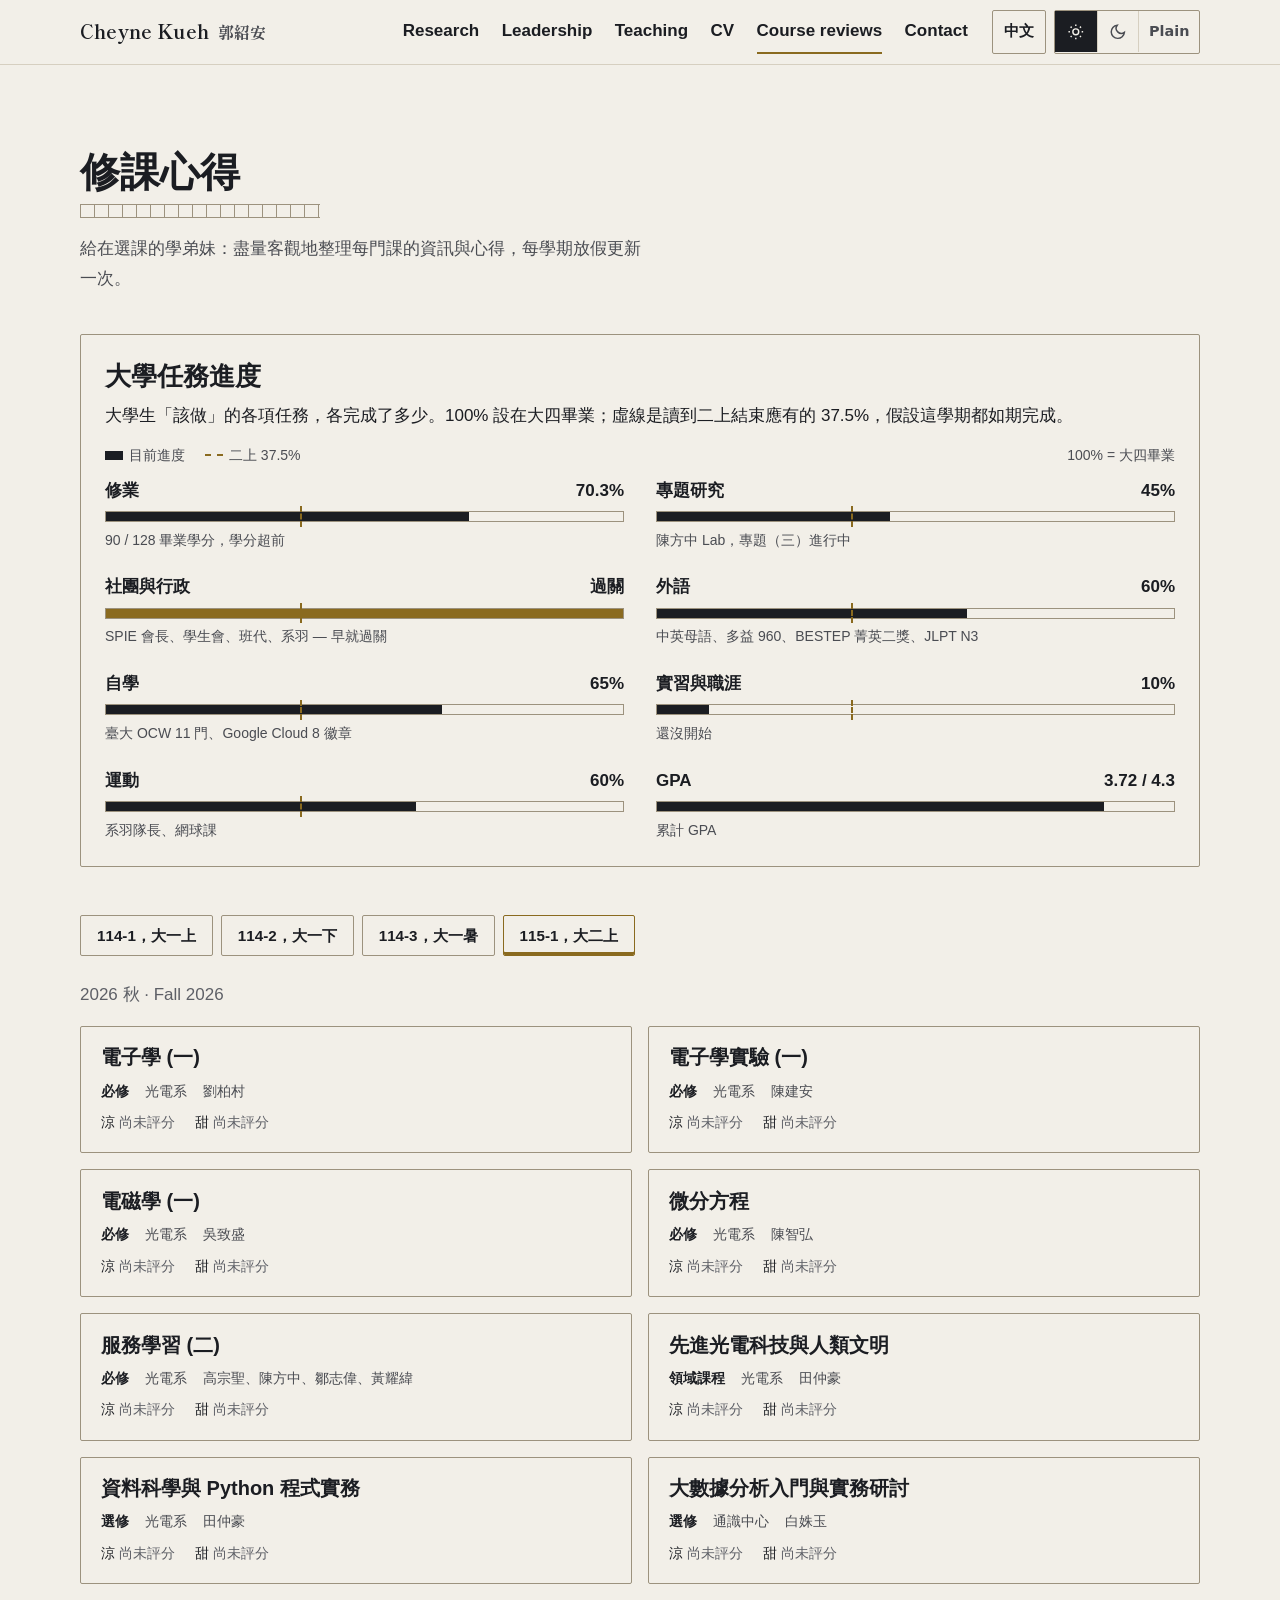
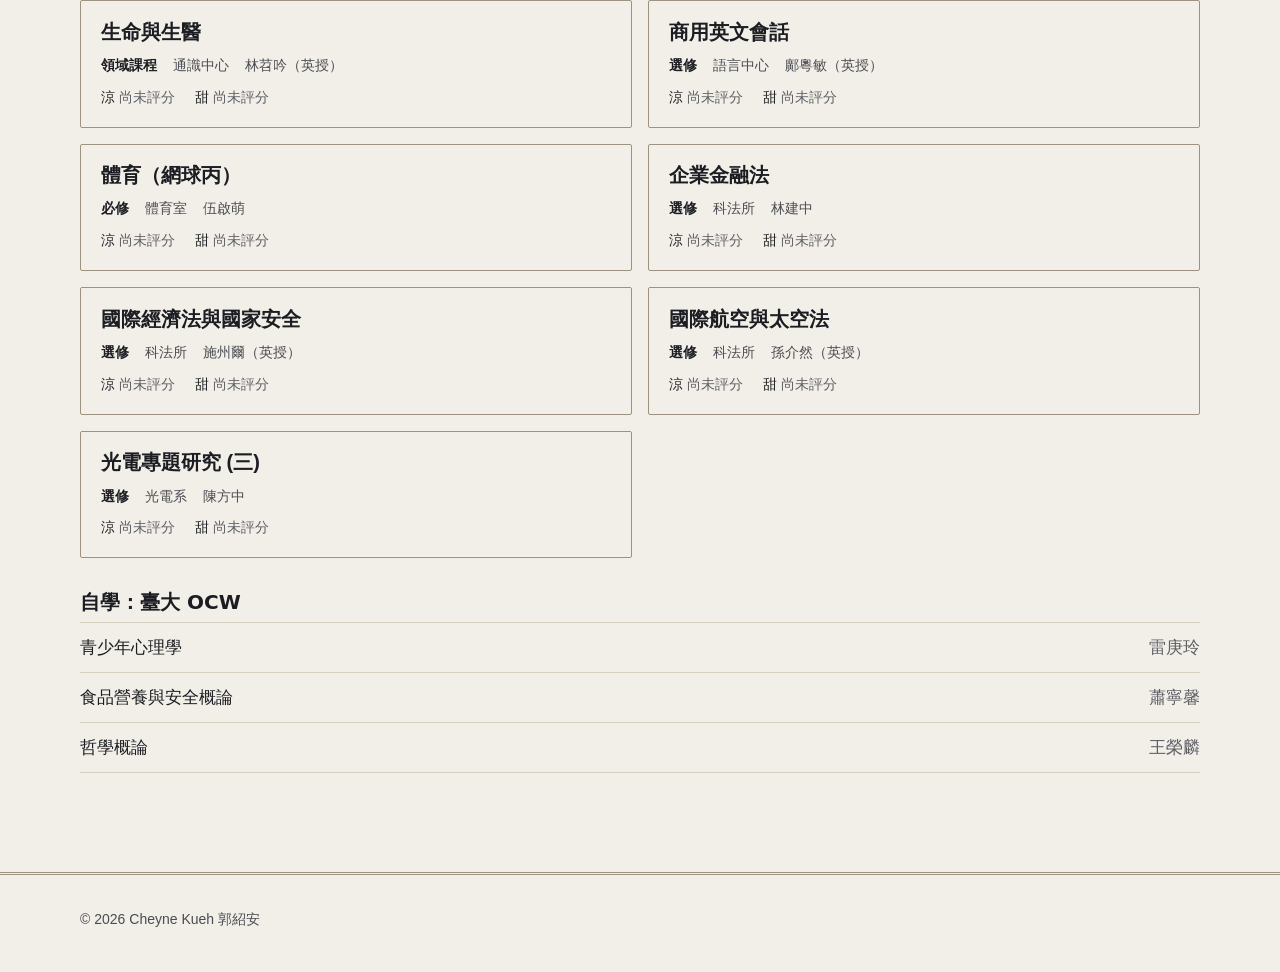
==== commit a372b510: "Nav: Course reviews tab; light/dark/plain style switch replaces plain.html - Plain is now a page sty" ====
--- a/courses.html
+++ b/courses.html
@@ -8,7 +8,7 @@
 <link rel="icon" type="image/png" href="favicon.png">
 <link rel="apple-touch-icon" href="apple-touch-icon.png">
 <script>try{var l=localStorage.getItem("lang");if(l==="zh"){document.documentElement.dataset.lang="zh"}var t=localStorage.getItem("theme");if(t)document.documentElement.dataset.theme=t}catch(e){}</script>
-<link rel="stylesheet" href="style.css?v=202611234">
+<link rel="stylesheet" href="style.css?v=202611235">
 </head>
 <body data-page="courses">
 
@@ -37,8 +37,8 @@
 
 <div id="footer-mount"></div>
 
-<script src="data.js?v=202611234"></script>
-<script src="partials.js?v=202611234"></script>
-<script src="script.js?v=202611234"></script>
+<script src="data.js?v=202611235"></script>
+<script src="partials.js?v=202611235"></script>
+<script src="script.js?v=202611235"></script>
 </body>
 </html>
--- a/style.css
+++ b/style.css
@@ -6,6 +6,8 @@
 @font-face { font-family: "Shippori Mincho"; font-weight: 700; font-display: swap; src: url("assets/fonts/shippori-mincho-700-latin-ext.woff2") format("woff2"); unicode-range: U+0100-02BA, U+02BD-02C5, U+02C7-02CC, U+02CE-02D7, U+02DD-02FF, U+1D00-1DBF, U+1E00-1E9F, U+1EF2-1EFF, U+2020, U+20A0-20AB, U+20AD-20C4, U+2113, U+2C60-2C7F, U+A720-A7FF; }
 /* 郭紹安 and the status kanji only, cut from Shippori Mincho 700 */
 @font-face { font-family: "Shippori Kanji"; font-weight: 700; font-display: block; src: url("assets/fonts/shippori-mincho-700-kanji.woff2") format("woff2"); }
+@font-face { font-family: "Source Serif 4"; font-weight: 600; font-display: swap; src: url("assets/fonts/source-serif-4-600-latin.woff2") format("woff2"); unicode-range: U+0000-00FF, U+0131, U+0152-0153, U+02BB-02BC, U+02C6, U+02DA, U+02DC, U+0304, U+0308, U+0329, U+2000-206F, U+20AC, U+2122, U+2191, U+2193, U+2212, U+2215, U+FEFF, U+FFFD; }
+@font-face { font-family: "Source Serif 4"; font-weight: 600; font-display: swap; src: url("assets/fonts/source-serif-4-600-latin-ext.woff2") format("woff2"); unicode-range: U+0100-02BA, U+02BD-02C5, U+02C7-02CC, U+02CE-02D7, U+02DD-02FF, U+1D00-1DBF, U+1E00-1E9F, U+1EF2-1EFF, U+2020, U+20A0-20AB, U+20AD-20C4, U+2113, U+2C60-2C7F, U+A720-A7FF; }
 @font-face { font-family: "Source Sans 3"; font-weight: 200 900; font-display: swap; src: url("assets/fonts/source-sans-3-latin.woff2") format("woff2"); unicode-range: U+0000-00FF, U+0131, U+0152-0153, U+02BB-02BC, U+02C6, U+02DA, U+02DC, U+0304, U+0308, U+0329, U+2000-206F, U+20AC, U+2122, U+2191, U+2193, U+2212, U+2215, U+FEFF, U+FFFD; }
 @font-face { font-family: "Source Sans 3"; font-weight: 200 900; font-display: swap; src: url("assets/fonts/source-sans-3-latin-ext.woff2") format("woff2"); unicode-range: U+0100-02BA, U+02BD-02C5, U+02C7-02CC, U+02CE-02D7, U+02DD-02FF, U+1D00-1DBF, U+1E00-1E9F, U+1EF2-1EFF, U+2020, U+20A0-20AB, U+20AD-20C4, U+2113, U+2C60-2C7F, U+A720-A7FF; }
 
@@ -42,7 +44,7 @@
 }
 
 @media (prefers-color-scheme: dark) {
-  :root:not([data-theme="light"]) {
+  :root:not([data-theme="light"]):not([data-theme="plain"]) {
     color-scheme: dark;
       --paper: #121a2b;
       --paper-2: #18223a;
@@ -115,7 +117,7 @@
 .nav-brand-en { font: 700 1.2rem/1 var(--font-display); }
 .nav-brand-zh { font: 700 1rem/1 var(--font-name); color: var(--ink-2); }
 .nav-links { display: flex; gap: 1.4rem; }
-.nav-links a { text-decoration: none; font-weight: 700; padding-block: .4rem; border-bottom: 2px solid transparent; }
+.nav-links a { white-space: nowrap; text-decoration: none; font-weight: 700; padding-block: .4rem; border-bottom: 2px solid transparent; }
 .nav-links a:hover { border-bottom-color: var(--rule-strong); }
 .nav-links a[aria-current="page"] { border-bottom-color: var(--pen); }
 .nav-tools { display: flex; gap: .5rem; }
@@ -128,13 +130,16 @@
 }
 .nav-tool:hover { background: var(--paper-2); border-color: var(--ink); }
 .nav-tool svg { width: 1.15rem; height: 1.15rem; }
-.icon-sun { display: none; }
-:root[data-theme="dark"] .icon-sun { display: block; }
-:root[data-theme="dark"] .icon-moon { display: none; }
-@media (prefers-color-scheme: dark) {
-  :root:not([data-theme="light"]) .icon-sun { display: block; }
-  :root:not([data-theme="light"]) .icon-moon { display: none; }
-}
+.theme-switch { display: inline-flex; border: 1.5px solid var(--rule-strong); border-radius: 2px; }
+.theme-switch button {
+  min-width: 2.6rem; height: calc(2.75rem - 3px); padding: 0 .6rem; display: inline-grid; place-items: center;
+  font: 700 .9rem/1 var(--font-body); color: var(--ink-2); background: transparent; border: 0; cursor: pointer;
+  transition: background-color .2s var(--ease), color .2s var(--ease);
+}
+.theme-switch button + button { border-left: 1px solid var(--rule); }
+.theme-switch button:hover { background: var(--paper-2); color: var(--ink); }
+.theme-switch button[aria-pressed="true"] { background: var(--ink); color: var(--paper); }
+.theme-switch svg { width: 1.1rem; height: 1.1rem; }
 
 /* ---------- buttons: hanko stamps ---------- */
 
@@ -368,7 +373,7 @@
 /* nav: five links on desktop; behind a Menu button on phones */
 .nav-menu { display: none; }
 .footer-links { display: flex; flex-wrap: wrap; gap: .5rem 1.5rem; }
-@media (max-width: 960px) {
+@media (max-width: 1100px) {
   .nav-inner { flex-wrap: wrap; }
   .nav-menu { display: inline-grid; order: 2; }
   .nav-tools { order: 3; }
@@ -410,3 +415,27 @@
   .skills div { padding-block: .12rem; grid-template-columns: 10rem minmax(0, 1fr); }
 }
 .row-when { align-self: start; }
+
+/* ---------- plain: the quiet academic version of every page (third position of the style switch) ---------- */
+:root[data-theme="plain"] {
+  color-scheme: light;
+  --paper: #ffffff; --paper-2: #f3f5f9; --rule: #e5e7eb; --rule-strong: #c7ccd4;
+  --ink: #1f2937; --ink-2: #4b5563; --pencil: #6b7280;
+  --pen: #1d4ed8; --stamp: #1d4ed8; --on-stamp: #ffffff;
+  --font-display: "Source Serif 4", Georgia, "Noto Serif TC", serif;
+  --font-name: "Source Serif 4", Georgia, "Noto Serif TC", serif;
+}
+:root[data-theme="plain"] h1, :root[data-theme="plain"] h2 { font-weight: 600; }
+:root[data-theme="plain"] .hero { min-height: 0; border-bottom: 1px solid var(--rule); }
+:root[data-theme="plain"] .hero-photo, :root[data-theme="plain"] .hero::before, :root[data-theme="plain"] .name-tate { display: none; }
+:root[data-theme="plain"] .hero-inner { grid-template-columns: minmax(0, 1fr); padding-block: 3.5rem; }
+:root[data-theme="plain"] .hero h1 { font-size: clamp(2.2rem, 1.6rem + 2.6vw, 3.2rem); }
+:root[data-theme="plain"] .hero-copy { max-width: 44rem; }
+:root[data-theme="plain"] :is(.section-head h2, .page-head h1, .cv-section > h2, .two-col h3, .close h2)::after { display: none; }
+:root[data-theme="plain"] .footer { border-top: 1px solid var(--rule); }
+:root[data-theme="plain"] .btn { border-radius: 4px; border-color: var(--rule-strong); }
+:root[data-theme="plain"] .btn-stamp { border-color: var(--stamp); }
+:root[data-theme="plain"] .mark { width: 1.6rem; height: 1.6rem; stroke-width: 3.2; }
+:root[data-theme="plain"] .theme-switch button[aria-pressed="true"] { background: var(--pen); color: #fff; }
+@media (max-width: 760px) { :root[data-theme="plain"] .hero-inner { padding-block: 2.5rem; } }
+:root[data-theme="plain"] .lede { max-width: 60ch; }
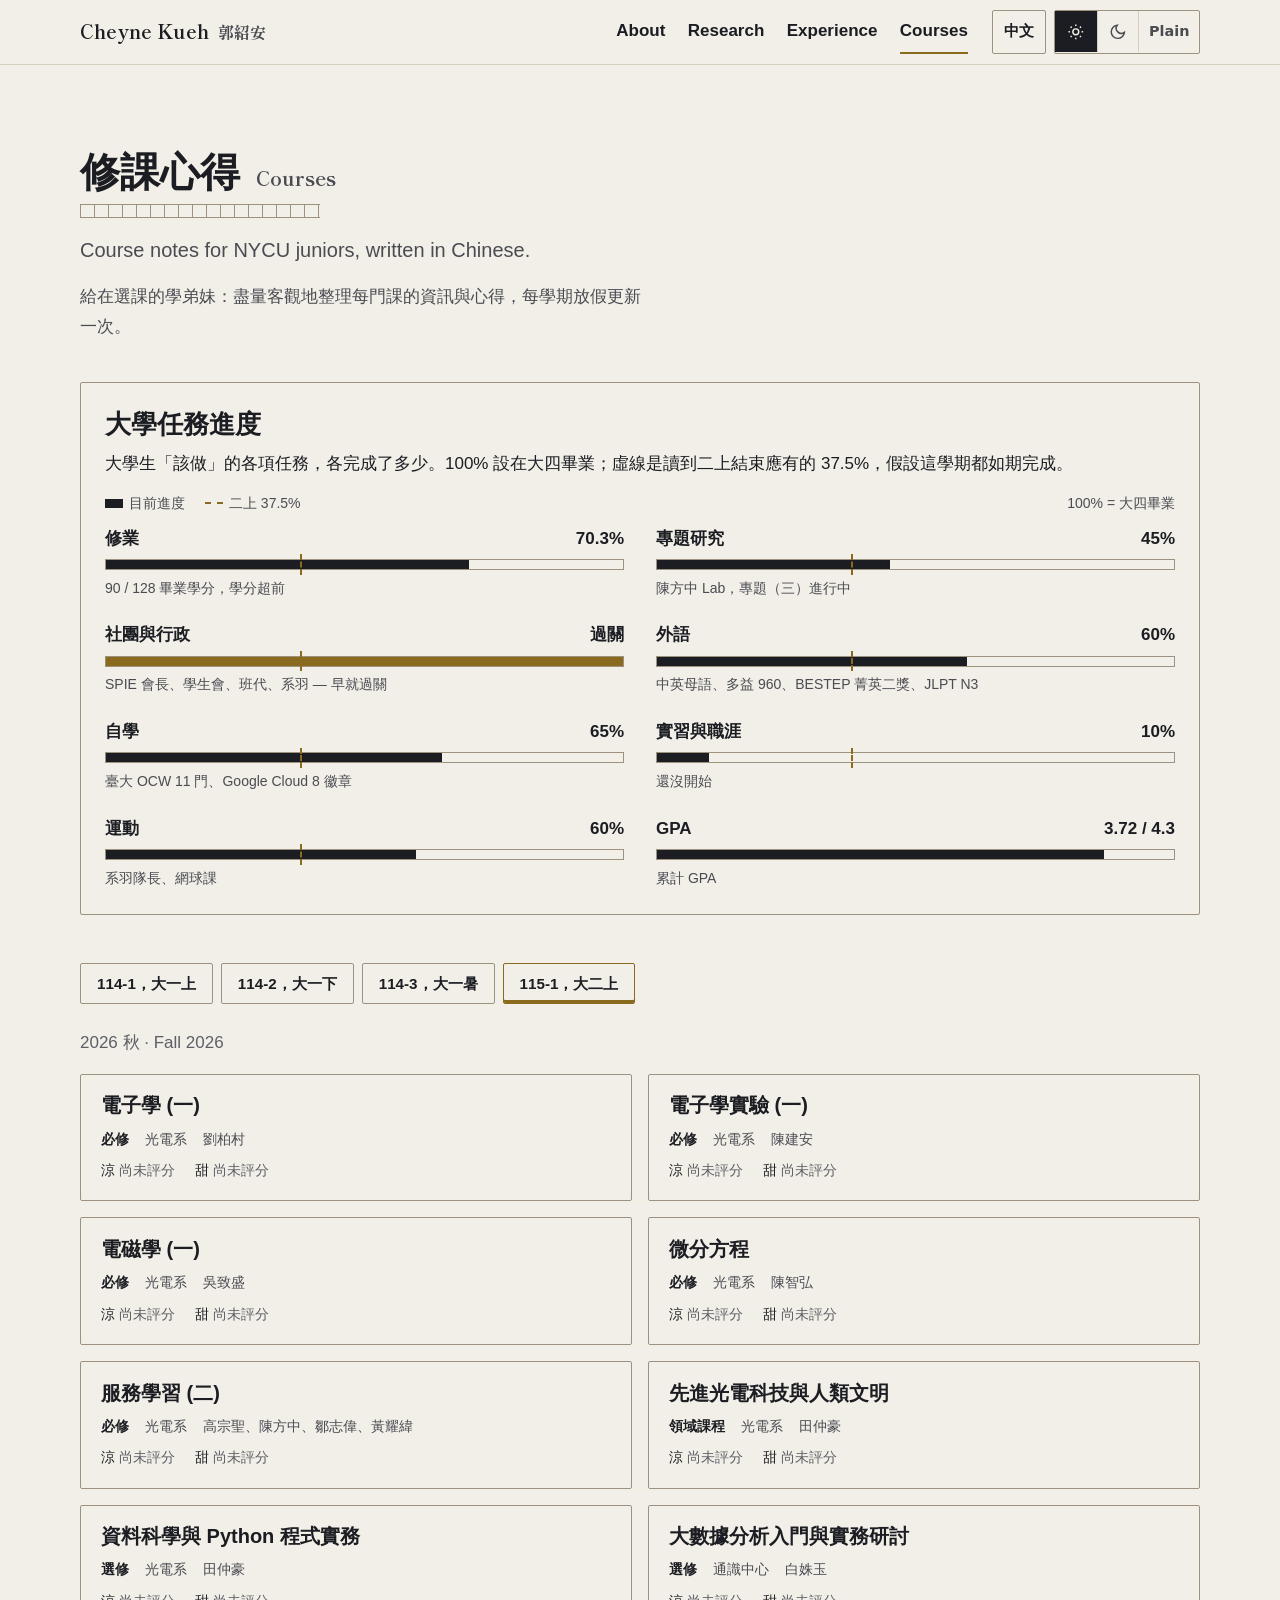
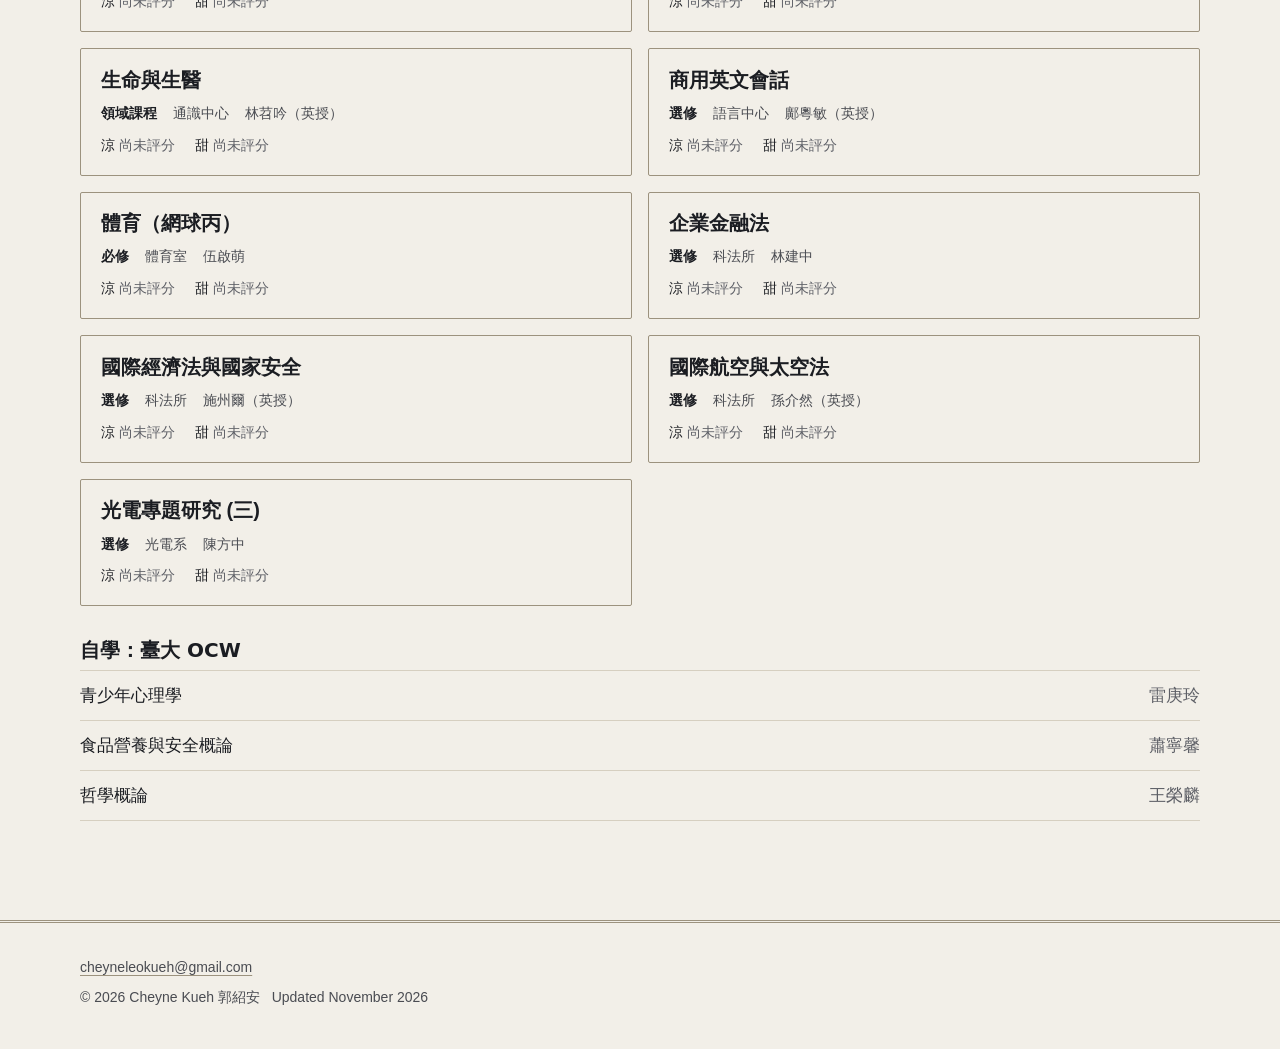
==== commit a1580df8: "Motion, honest copy, local to-do flags; drop CV page and Contact tab - First-visit intro, view trans" ====
--- a/courses.html
+++ b/courses.html
@@ -3,12 +3,12 @@
 <head>
 <meta charset="UTF-8">
 <meta name="viewport" content="width=device-width, initial-scale=1.0">
-<title>Courses — Cheyne Kueh</title>
+<title>Courses · Cheyne Kueh 郭紹安</title>
 <meta name="description" content="Cheyne Kueh — 修課心得，給在選課的學弟妹。">
 <link rel="icon" type="image/png" href="favicon.png">
 <link rel="apple-touch-icon" href="apple-touch-icon.png">
-<script>try{var l=localStorage.getItem("lang");if(l==="zh"){document.documentElement.dataset.lang="zh"}var t=localStorage.getItem("theme");if(t)document.documentElement.dataset.theme=t}catch(e){}</script>
-<link rel="stylesheet" href="style.css?v=202611235">
+<script>try{var l=localStorage.getItem("lang");if(l==="zh"){document.documentElement.dataset.lang="zh"}var t=localStorage.getItem("theme");if(t)document.documentElement.dataset.theme=t}catch(e){}try{if(!sessionStorage.getItem("seen")&&!navigator.webdriver&&!matchMedia("(prefers-reduced-motion: reduce)").matches)document.documentElement.classList.add("intro")}catch(e){}</script>
+<link rel="stylesheet" href="style.css?v=202611240">
 </head>
 <body data-page="courses">
 
@@ -19,8 +19,8 @@
   <section class="section section-top">
     <div class="section-inner">
       <header class="page-head">
-        
-        <h1>修課心得</h1>
+        <h1>修課心得 <span class="h1-en" lang="en">Courses</span></h1>
+        <p class="en-note" lang="en">Course notes for NYCU juniors, written in Chinese.</p>
       </header>
       <p class="section-sub">給在選課的學弟妹：盡量客觀地整理每門課的資訊與心得，每學期放假更新一次。</p>
 
@@ -37,8 +37,8 @@
 
 <div id="footer-mount"></div>
 
-<script src="data.js?v=202611235"></script>
-<script src="partials.js?v=202611235"></script>
-<script src="script.js?v=202611235"></script>
+<script src="data.js?v=202611240"></script>
+<script src="partials.js?v=202611240"></script>
+<script src="script.js?v=202611240"></script>
 </body>
 </html>
--- a/style.css
+++ b/style.css
@@ -326,7 +326,7 @@
   .nav-brand-zh { display: none; }
   .nav-links { gap: 1rem; }
   .hero { min-height: 0; align-items: start; }
-  .hero-photo { position: relative; height: 44vh; z-index: 0; }
+  .hero-photo { position: relative; height: 32vh; z-index: 0; }
   .hero::before { display: none; }
   .hero-inner { grid-template-columns: minmax(0, 1fr); gap: 1.5rem; padding-block: 1.75rem 3rem; }
   .name-tate { flex-direction: row; --cell: 4rem; }
@@ -439,3 +439,81 @@
 :root[data-theme="plain"] .theme-switch button[aria-pressed="true"] { background: var(--pen); color: #fff; }
 @media (max-width: 760px) { :root[data-theme="plain"] .hero-inner { padding-block: 2.5rem; } }
 :root[data-theme="plain"] .lede { max-width: 60ch; }
+
+/* ---------- home: highlights, four real figures that each open their source ---------- */
+.highlights-section { padding-block: calc(var(--section) * .55); }
+.highlights { list-style: none; padding: 0; display: grid; grid-template-columns: repeat(4, minmax(0, 1fr)); gap: 1.5rem; }
+.highlights a {
+  display: grid; gap: .15rem; height: 100%; padding-top: 1rem; text-decoration: none;
+  border-top: 2px solid var(--rule-strong); transition: border-color .2s var(--ease);
+}
+.highlights a:hover { border-top-color: var(--pen); }
+.highlights strong { font: 700 clamp(2rem, 1.5rem + 1.6vw, 2.75rem)/1.1 var(--font-display); font-variant-numeric: lining-nums; }
+.highlights a > span { font-weight: 700; }
+.highlights small { color: var(--ink-2); font-size: var(--step--1); line-height: 1.5; }
+.about p + p { margin-top: 1rem; }
+.skills-col .skills div { grid-template-columns: 11rem minmax(0, 1fr); }
+.skills-col h3::after { display: none; }
+@media (max-width: 860px) { .highlights { grid-template-columns: repeat(2, minmax(0, 1fr)); gap: 2rem 1.5rem; } }
+@media (max-width: 760px) { .skills-col .skills div { grid-template-columns: minmax(0, 1fr); } }
+.sub-head { margin-top: 3rem; margin-bottom: .25rem; font: 600 var(--step-2)/1.25 var(--font-display); }
+
+/* ---------- local only: to-do flags (hidden on the live site) ---------- */
+.local-only { display: none; }
+.is-local .local-only { display: block; }
+.is-local [data-todo] { outline: 1.5px dashed #c2410c; outline-offset: 4px; }
+.is-local [data-todo]::after {
+  content: "TO DO: " attr(data-todo); display: block; margin-top: .4rem; padding: .35rem .55rem;
+  font: 600 .8rem/1.4 var(--font-body); color: #7c2d12; background: #ffedd5; border-radius: 2px;
+}
+@media print { .is-local [data-todo] { outline: 0; } .is-local [data-todo]::after { display: none; } }
+
+/* ---------- home: recent, seeking ---------- */
+.recent { list-style: none; padding: 0; border-top: 1px solid var(--rule); }
+.recent li { display: grid; grid-template-columns: 8rem minmax(0, 1fr); gap: 1rem; padding-block: .8rem; border-bottom: 1px solid var(--rule); }
+.recent-when { color: var(--pencil); font-size: var(--step--1); font-variant-numeric: tabular-nums; line-height: 1.9; }
+@media (max-width: 520px) { .recent li { grid-template-columns: minmax(0, 1fr); gap: 0; } }
+.seeking { max-width: 60ch; font-weight: 600; }
+.h1-en { font: 600 .5em/1 var(--font-display); color: var(--ink-2); margin-left: .4rem; }
+.en-note { color: var(--ink-2); font-size: var(--step--1); }
+.footer .wrap { display: grid; gap: .3rem; }
+
+/* ---------- motion (all of it skipped under reduced motion; content never depends on it) ---------- */
+.progress { position: fixed; inset: 0 0 auto 0; height: 2px; z-index: 30; background: var(--pen); transform-origin: 0 50%; transform: scaleX(0); pointer-events: none; }
+.nav { transition: transform .35s var(--ease); }
+.nav.is-tucked { transform: translateY(-100%); }
+.hero { overflow: hidden; }
+.hero-photo { will-change: transform; }
+
+.reveal-on .rv { transition: opacity .7s var(--ease) var(--d, 0ms), transform .7s var(--ease) var(--d, 0ms); }
+.reveal-on .rv:not(.is-in) { opacity: 0; transform: translateY(18px); }
+
+/* first visit in a session: the name is set in its cells, then the sheet lifts */
+html.intro::before, html.intro::after { position: fixed; z-index: 100; pointer-events: none; }
+html.intro::before { content: ""; inset: 0; background: var(--paper); animation: intro-veil 1.5s var(--ease) forwards; }
+html.intro::after {
+  content: "郭紹安"; inset: 0; display: grid; place-items: center;
+  font: 700 clamp(2.5rem, 2rem + 4vw, 4.5rem)/1 var(--font-name); color: var(--ink); letter-spacing: .6em; text-indent: .6em;
+  animation: intro-name 1.5s var(--ease) forwards;
+}
+@keyframes intro-veil { 0%, 55% { opacity: 1; } 100% { opacity: 0; visibility: hidden; } }
+@keyframes intro-name {
+  0% { opacity: 0; letter-spacing: 1.2em; text-indent: 1.2em; }
+  35%, 55% { opacity: 1; letter-spacing: .6em; text-indent: .6em; }
+  100% { opacity: 0; letter-spacing: .5em; text-indent: .5em; transform: translateY(-12px); visibility: hidden; }
+}
+
+/* page switches: the sheet slides softly; the nav stays put */
+@media (prefers-reduced-motion: no-preference) {
+  @view-transition { navigation: auto; }
+  .nav { view-transition-name: site-nav; }
+  ::view-transition-old(root) { animation: vt-out .22s var(--ease) both; }
+  ::view-transition-new(root) { animation: vt-in .38s var(--ease) both; }
+}
+@keyframes vt-out { to { opacity: 0; transform: translateY(-8px); } }
+@keyframes vt-in { from { opacity: 0; transform: translateY(12px); } }
+
+@media (prefers-reduced-motion: reduce) {
+  html.intro::before, html.intro::after { display: none; }
+}
+@media print { .progress { display: none; } }
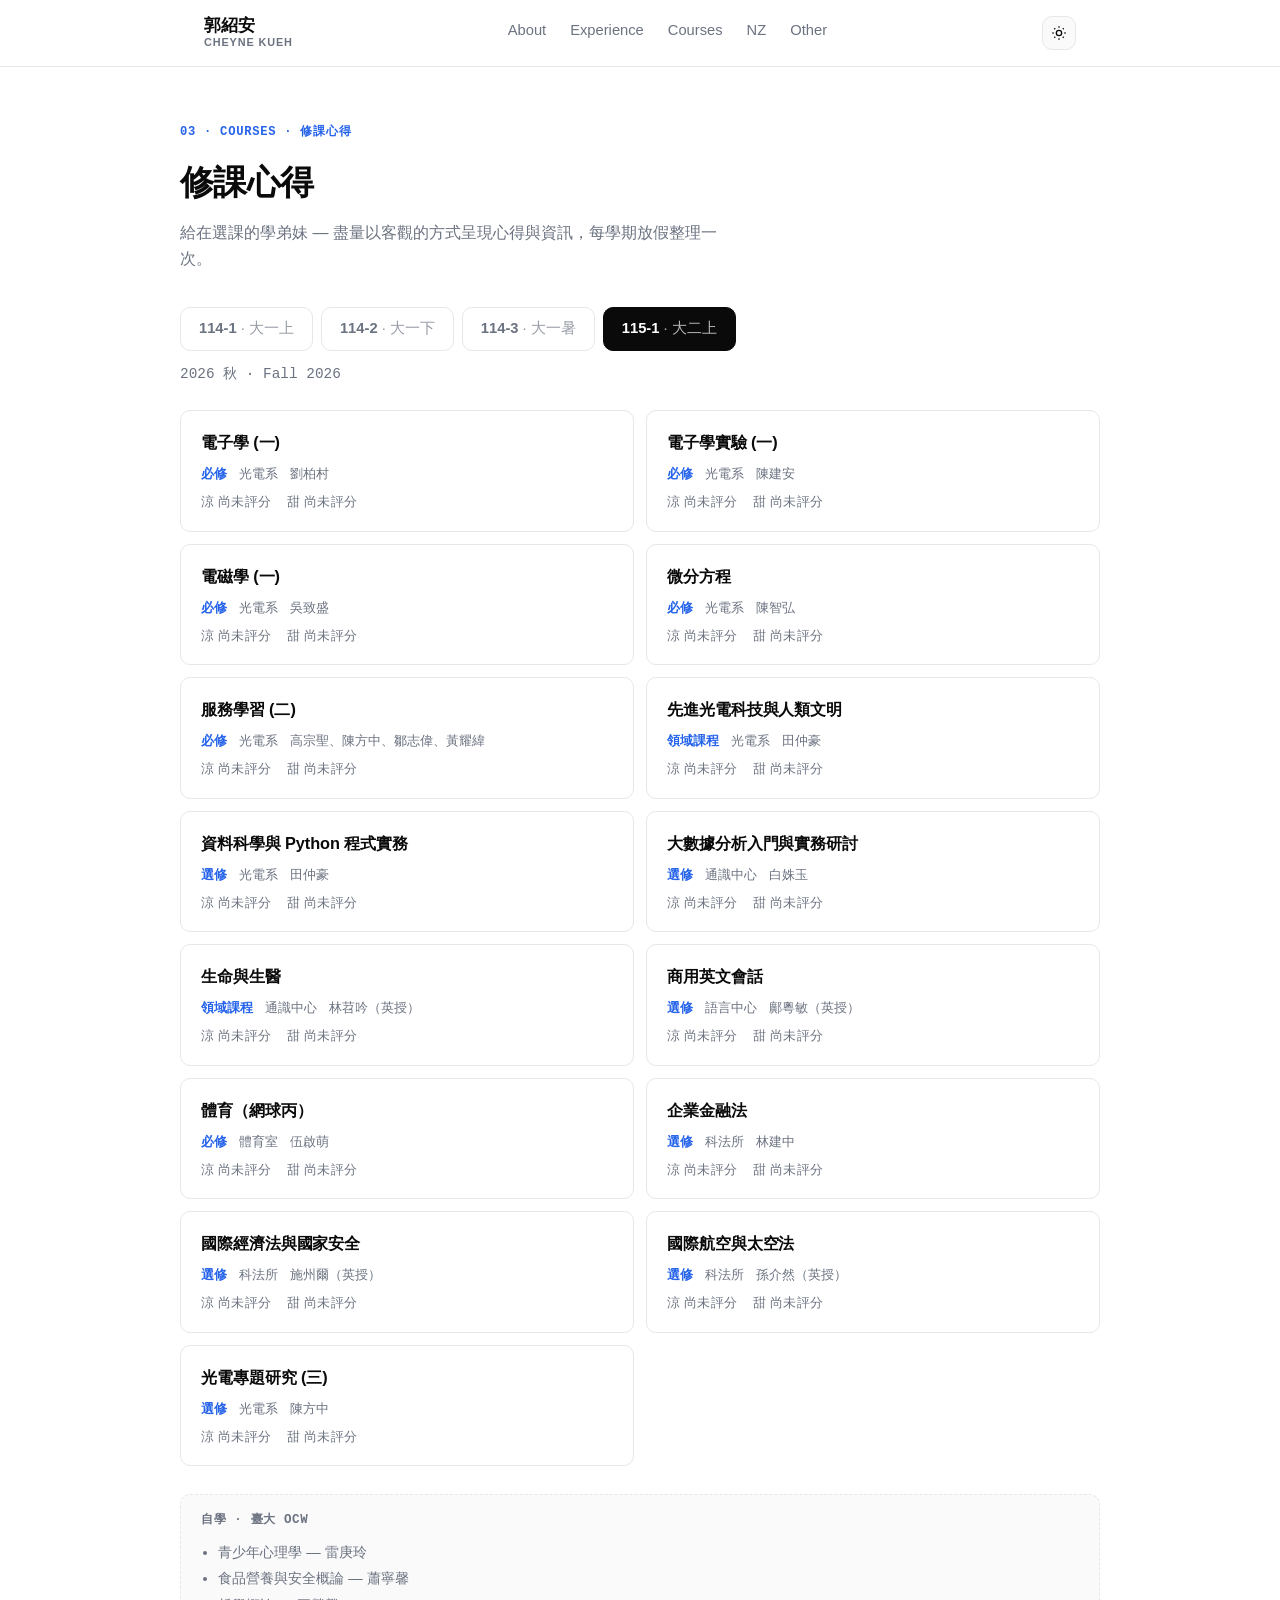
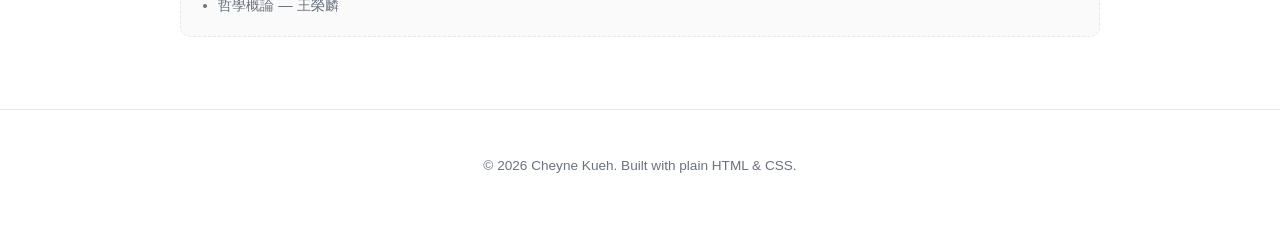
==== commit 07b2dfe8: "Restore the site to 6a18cdb (the version before the redesign) The redesign work continues locally on" ====
--- a/courses.html
+++ b/courses.html
@@ -1,35 +1,26 @@
 <!DOCTYPE html>
-<html lang="zh-Hant" data-lang-fixed>
+<html lang="zh-Hant">
 <head>
 <meta charset="UTF-8">
 <meta name="viewport" content="width=device-width, initial-scale=1.0">
-<title>Courses · Cheyne Kueh 郭紹安</title>
+<title>Courses — Cheyne Kueh</title>
 <meta name="description" content="Cheyne Kueh — 修課心得，給在選課的學弟妹。">
 <link rel="icon" type="image/png" href="favicon.png">
 <link rel="apple-touch-icon" href="apple-touch-icon.png">
-<script>try{var l=localStorage.getItem("lang");if(l==="zh"){document.documentElement.dataset.lang="zh"}var t=localStorage.getItem("theme");if(t)document.documentElement.dataset.theme=t}catch(e){}try{if(!sessionStorage.getItem("seen")&&!navigator.webdriver&&!matchMedia("(prefers-reduced-motion: reduce)").matches)document.documentElement.classList.add("intro")}catch(e){}</script>
-<link rel="stylesheet" href="style.css?v=202611240">
+<link rel="stylesheet" href="style.css?v=202611200125">
 </head>
 <body data-page="courses">
 
-<a class="skip" href="#main"><span data-l="en">Skip to content</span><span data-l="zh">跳到內容</span></a>
 <div id="nav-mount"></div>
 
-<main id="main">
+<main>
   <section class="section section-top">
     <div class="section-inner">
-      <header class="page-head">
-        <h1>修課心得 <span class="h1-en" lang="en">Courses</span></h1>
-        <p class="en-note" lang="en">Course notes for NYCU juniors, written in Chinese.</p>
-      </header>
-      <p class="section-sub">給在選課的學弟妹：盡量客觀地整理每門課的資訊與心得，每學期放假更新一次。</p>
+      <p class="eyebrow reveal">03 · COURSES · 修課心得</p>
+      <h2 class="reveal">修課心得</h2>
+      <p class="section-sub reveal">給在選課的學弟妹 — 盡量以客觀的方式呈現心得與資訊，每學期放假整理一次。</p>
 
-      <section class="quest-section" aria-labelledby="h-quest">
-        <h2 id="h-quest">大學任務進度</h2>
-        <p>大學生「該做」的各項任務，各完成了多少。100% 設在大四畢業；虛線是讀到二上結束應有的 37.5%，假設這學期都如期完成。</p>
-        <div id="questLog"></div>
-      </section>
-      <div class="term-tabs" id="termTabs" role="tablist"></div>
+      <div class="term-tabs reveal" id="termTabs" role="tablist"></div>
       <div id="courseTerms"></div>
     </div>
   </section>
@@ -37,8 +28,8 @@
 
 <div id="footer-mount"></div>
 
-<script src="data.js?v=202611240"></script>
-<script src="partials.js?v=202611240"></script>
-<script src="script.js?v=202611240"></script>
+<script src="data.js?v=202611200125"></script>
+<script src="partials.js?v=202611200125"></script>
+<script src="script.js?v=202611200125"></script>
 </body>
 </html>
--- a/style.css
+++ b/style.css
@@ -1,519 +1,926 @@
-/* Genkō yōshi: the site is a sheet of manuscript paper, its record marked in a teacher's pen.
-   Palette and type from the 本陣 commander study: indigo, cream and gold, Shippori Mincho with Source Sans 3.
-   Light theme is the cream sheet; dark theme is indigo night. Tokens first. */
-
-@font-face { font-family: "Shippori Mincho"; font-weight: 700; font-display: swap; src: url("assets/fonts/shippori-mincho-700-latin.woff2") format("woff2"); unicode-range: U+0000-00FF, U+0131, U+0152-0153, U+02BB-02BC, U+02C6, U+02DA, U+02DC, U+0304, U+0308, U+0329, U+2000-206F, U+20AC, U+2122, U+2191, U+2193, U+2212, U+2215, U+FEFF, U+FFFD; }
-@font-face { font-family: "Shippori Mincho"; font-weight: 700; font-display: swap; src: url("assets/fonts/shippori-mincho-700-latin-ext.woff2") format("woff2"); unicode-range: U+0100-02BA, U+02BD-02C5, U+02C7-02CC, U+02CE-02D7, U+02DD-02FF, U+1D00-1DBF, U+1E00-1E9F, U+1EF2-1EFF, U+2020, U+20A0-20AB, U+20AD-20C4, U+2113, U+2C60-2C7F, U+A720-A7FF; }
-/* 郭紹安 and the status kanji only, cut from Shippori Mincho 700 */
-@font-face { font-family: "Shippori Kanji"; font-weight: 700; font-display: block; src: url("assets/fonts/shippori-mincho-700-kanji.woff2") format("woff2"); }
-@font-face { font-family: "Source Serif 4"; font-weight: 600; font-display: swap; src: url("assets/fonts/source-serif-4-600-latin.woff2") format("woff2"); unicode-range: U+0000-00FF, U+0131, U+0152-0153, U+02BB-02BC, U+02C6, U+02DA, U+02DC, U+0304, U+0308, U+0329, U+2000-206F, U+20AC, U+2122, U+2191, U+2193, U+2212, U+2215, U+FEFF, U+FFFD; }
-@font-face { font-family: "Source Serif 4"; font-weight: 600; font-display: swap; src: url("assets/fonts/source-serif-4-600-latin-ext.woff2") format("woff2"); unicode-range: U+0100-02BA, U+02BD-02C5, U+02C7-02CC, U+02CE-02D7, U+02DD-02FF, U+1D00-1DBF, U+1E00-1E9F, U+1EF2-1EFF, U+2020, U+20A0-20AB, U+20AD-20C4, U+2113, U+2C60-2C7F, U+A720-A7FF; }
-@font-face { font-family: "Source Sans 3"; font-weight: 200 900; font-display: swap; src: url("assets/fonts/source-sans-3-latin.woff2") format("woff2"); unicode-range: U+0000-00FF, U+0131, U+0152-0153, U+02BB-02BC, U+02C6, U+02DA, U+02DC, U+0304, U+0308, U+0329, U+2000-206F, U+20AC, U+2122, U+2191, U+2193, U+2212, U+2215, U+FEFF, U+FFFD; }
-@font-face { font-family: "Source Sans 3"; font-weight: 200 900; font-display: swap; src: url("assets/fonts/source-sans-3-latin-ext.woff2") format("woff2"); unicode-range: U+0100-02BA, U+02BD-02C5, U+02C7-02CC, U+02CE-02D7, U+02DD-02FF, U+1D00-1DBF, U+1E00-1E9F, U+1EF2-1EFF, U+2020, U+20A0-20AB, U+20AD-20C4, U+2113, U+2C60-2C7F, U+A720-A7FF; }
-
 :root {
-  color-scheme: light;
-    --paper: #f2efe8;
-    --paper-2: #e8e3d8;
-    --rule: #d6cfc0;
-    --rule-strong: #9c927e;
-    --ink: #1b1d22;
-    --ink-2: #4a4c52;
-    --pencil: #5d5f66;
-    --pen: #8a6a1f;
-    --stamp: #1e2b45;
-    --on-stamp: #f2efe8;
-
-  --font-display: "Shippori Mincho", "Noto Serif TC", "PMingLiU", serif;
-  --font-name: "Shippori Kanji", "Shippori Mincho", "Noto Serif TC", serif;
-  --font-body: "Source Sans 3", "Noto Sans TC", "PingFang TC", "Microsoft JhengHei", system-ui, sans-serif;
-  --font-zh: "Noto Sans TC", "PingFang TC", "Microsoft JhengHei", sans-serif;
-
-  --step--1: .875rem;
-  --step-0: 1.0625rem;
-  --step-1: 1.25rem;
-  --step-2: 1.6rem;
-  --step-3: clamp(1.9rem, 1.4rem + 1.6vw, 2.5rem);
-  --step-4: clamp(3rem, 1.6rem + 5.2vw, 5.75rem);
-
-  --cell: clamp(4rem, 2.6rem + 4.6vw, 7rem);   /* a hero manuscript cell */
-  --wrap: 70rem;
-  --gutter: clamp(1rem, 4vw, 2.5rem);
-  --section: clamp(4rem, 3rem + 4vw, 6.5rem);
-  --ease: cubic-bezier(.2, .7, .2, 1);
+  --bg: #ffffff;
+  --bg-alt: #fafafa;
+  --card: #ffffff;
+  --text: #0a0a0a;
+  --text-muted: #6b7280;
+  --border: #e5e7eb;
+  --accent: #2563eb;
+  --accent-text: #ffffff;
+  --radius: 10px;
+  --max-width: 920px;
+  --mono: ui-monospace, "SF Mono", "Cascadia Code", Consolas, monospace;
+  --sans: -apple-system, BlinkMacSystemFont, "Segoe UI", Inter, Roboto, Helvetica, Arial, sans-serif;
+}
+
+:root[data-theme="dark"] {
+  --bg: #0a0a0a;
+  --bg-alt: #111113;
+  --card: #141416;
+  --text: #f5f5f5;
+  --text-muted: #9a9aa4;
+  --border: #27272a;
+  --accent: #5b9dff;
+  --accent-text: #0a0a0a;
 }
 
 @media (prefers-color-scheme: dark) {
-  :root:not([data-theme="light"]):not([data-theme="plain"]) {
-    color-scheme: dark;
-      --paper: #121a2b;
-      --paper-2: #18223a;
-      --rule: #2a3550;
-      --rule-strong: #4a5878;
-      --ink: #ece8df;
-      --ink-2: #c3c6cf;
-      --pencil: #a3a8b4;
-      --pen: #d9b45e;
-      --stamp: #d9b45e;
-      --on-stamp: #17130a;
+  :root:not([data-theme="light"]) {
+    --bg: #0a0a0a;
+    --bg-alt: #111113;
+    --card: #141416;
+    --text: #f5f5f5;
+    --text-muted: #9a9aa4;
+    --border: #27272a;
+    --accent: #5b9dff;
+    --accent-text: #0a0a0a;
   }
 }
-:root[data-theme="dark"] {
-  color-scheme: dark;
-    --paper: #121a2b;
-    --paper-2: #18223a;
-    --rule: #2a3550;
-    --rule-strong: #4a5878;
-    --ink: #ece8df;
-    --ink-2: #c3c6cf;
-    --pencil: #a3a8b4;
-    --pen: #d9b45e;
-    --stamp: #d9b45e;
-    --on-stamp: #17130a;
-}
-
-/* ---------- base ---------- */
-
-*, *::before, *::after { box-sizing: border-box; }
-html, body { overflow-x: clip; }
-html { -webkit-text-size-adjust: 100%; scroll-padding-top: 5rem; }
-@media (prefers-reduced-motion: no-preference) { html { scroll-behavior: smooth; } }
+
+* { box-sizing: border-box; }
+
+html { scroll-behavior: smooth; }
+
 body {
   margin: 0;
-  background: var(--paper);
-  color: var(--ink);
-  font: 400 var(--step-0)/1.75 var(--font-body);
-  scrollbar-color: var(--rule-strong) var(--paper);
-}
-:lang(zh-Hant) body, [data-l="zh"], [lang="zh-Hant"] { font-family: var(--font-zh); }
-::selection { background: color-mix(in srgb, var(--pen) 24%, transparent); color: var(--ink); }
-:root { caret-color: var(--pen); }
-
-h1, h2, h3 { margin: 0; font-weight: 700; line-height: 1.2; text-wrap: balance; overflow-wrap: break-word; min-width: 0; }
-h1, h2 { font-family: var(--font-display); }
-h3 { font-size: var(--step-1); font-family: var(--font-body); font-weight: 700; }
-p, ul, ol, dl { margin: 0; }
-p { text-wrap: pretty; }
-img, svg { display: block; max-width: 100%; }
-
-a { color: inherit; text-decoration: underline; text-decoration-color: var(--rule-strong); text-decoration-thickness: 1px; text-underline-offset: .22em; }
-a:hover { text-decoration-color: var(--pen); text-decoration-thickness: 2px; }
-:focus-visible { outline: 2px solid var(--pen); outline-offset: 3px; border-radius: 2px; }
-
-html:not([data-lang="zh"]) [data-l="zh"] { display: none; }
-html[data-lang="zh"] [data-l="en"] { display: none; }
-
-.visually-hidden { position: absolute !important; width: 1px; height: 1px; overflow: hidden; clip: rect(0 0 0 0); white-space: nowrap; }
-.skip { position: absolute; left: 1rem; top: -4rem; z-index: 20; background: var(--ink); color: var(--paper); padding: .6rem 1rem; border-radius: 2px; }
-.skip:focus { top: 1rem; }
-
-.wrap { width: min(100% - 2 * var(--gutter), var(--wrap)); margin-inline: auto; }
-
-/* ---------- nav ---------- */
-
-.nav { position: sticky; top: 0; z-index: 10; background: var(--paper); border-bottom: 1px solid var(--rule); }
-.nav-inner { display: flex; align-items: center; gap: 1.5rem; min-height: 4rem; }
-.nav-brand { white-space: nowrap; display: flex; align-items: baseline; gap: .55rem; text-decoration: none; margin-right: auto; }
-.nav-brand-en { font: 700 1.2rem/1 var(--font-display); }
-.nav-brand-zh { font: 700 1rem/1 var(--font-name); color: var(--ink-2); }
-.nav-links { display: flex; gap: 1.4rem; }
-.nav-links a { white-space: nowrap; text-decoration: none; font-weight: 700; padding-block: .4rem; border-bottom: 2px solid transparent; }
-.nav-links a:hover { border-bottom-color: var(--rule-strong); }
-.nav-links a[aria-current="page"] { border-bottom-color: var(--pen); }
-.nav-tools { display: flex; gap: .5rem; }
-.nav-tool { white-space: nowrap;
-  min-width: 2.75rem; height: 2.75rem; padding: 0 .7rem;
-  display: inline-grid; place-items: center;
-  font: 700 .95rem/1 var(--font-body); color: var(--ink);
-  background: transparent; border: 1.5px solid var(--rule-strong); border-radius: 2px; cursor: pointer;
-  transition: background-color .2s var(--ease), border-color .2s var(--ease);
-}
-.nav-tool:hover { background: var(--paper-2); border-color: var(--ink); }
-.nav-tool svg { width: 1.15rem; height: 1.15rem; }
-.theme-switch { display: inline-flex; border: 1.5px solid var(--rule-strong); border-radius: 2px; }
-.theme-switch button {
-  min-width: 2.6rem; height: calc(2.75rem - 3px); padding: 0 .6rem; display: inline-grid; place-items: center;
-  font: 700 .9rem/1 var(--font-body); color: var(--ink-2); background: transparent; border: 0; cursor: pointer;
-  transition: background-color .2s var(--ease), color .2s var(--ease);
-}
-.theme-switch button + button { border-left: 1px solid var(--rule); }
-.theme-switch button:hover { background: var(--paper-2); color: var(--ink); }
-.theme-switch button[aria-pressed="true"] { background: var(--ink); color: var(--paper); }
-.theme-switch svg { width: 1.1rem; height: 1.1rem; }
-
-/* ---------- buttons: hanko stamps ---------- */
-
-.actions { display: flex; flex-wrap: wrap; gap: .75rem; }
+  background: var(--bg);
+  color: var(--text);
+  font-family: var(--sans);
+  line-height: 1.6;
+  -webkit-font-smoothing: antialiased;
+  transition: background 0.2s ease, color 0.2s ease;
+}
+
+a { color: inherit; }
+
+/* Nav */
+.nav {
+  position: sticky;
+  top: 0;
+  z-index: 10;
+  background: color-mix(in srgb, var(--bg) 88%, transparent);
+  backdrop-filter: blur(10px);
+  border-bottom: 1px solid var(--border);
+}
+
+.nav-inner {
+  max-width: var(--max-width);
+  margin: 0 auto;
+  padding: 16px 24px;
+  display: flex;
+  align-items: flex-start;
+  justify-content: space-between;
+  gap: 20px;
+  flex-wrap: wrap;
+}
+
+.nav-brand {
+  text-decoration: none;
+  display: flex;
+  flex-direction: column;
+  line-height: 1.2;
+}
+
+.nav-brand-zh {
+  font-weight: 800;
+  font-size: 1.05rem;
+  letter-spacing: -0.01em;
+}
+
+.nav-brand-en {
+  font-size: 0.68rem;
+  font-weight: 600;
+  letter-spacing: 0.08em;
+  color: var(--text-muted);
+}
+
+.nav-links {
+  display: flex;
+  gap: 24px;
+  padding-top: 3px;
+  flex-wrap: wrap;
+}
+
+.nav-links a {
+  text-decoration: none;
+  color: var(--text-muted);
+  font-size: 0.92rem;
+  font-weight: 500;
+  transition: color 0.15s ease;
+}
+
+.nav-links a:hover { color: var(--text); }
+
+.theme-toggle {
+  border: 1px solid var(--border);
+  background: var(--bg-alt);
+  color: var(--text);
+  width: 34px;
+  height: 34px;
+  border-radius: var(--radius);
+  display: flex;
+  align-items: center;
+  justify-content: center;
+  cursor: pointer;
+}
+
+.theme-toggle svg { width: 16px; height: 16px; }
+.theme-toggle .icon-moon { display: none; }
+:root[data-theme="dark"] .theme-toggle .icon-sun { display: none; }
+:root[data-theme="dark"] .theme-toggle .icon-moon { display: block; }
+
+/* Hero */
+.hero {
+  max-width: var(--max-width);
+  margin: 0 auto;
+  padding: 64px 24px 0;
+}
+
+.hero h1 {
+  font-size: clamp(2.4rem, 6vw, 3.6rem);
+  font-weight: 800;
+  line-height: 1.05;
+  letter-spacing: -0.02em;
+  margin: 0 0 6px;
+  text-wrap: balance;
+}
+
+.hero-name-en {
+  display: block;
+  font-size: 0.4em;
+  font-weight: 600;
+  color: var(--text-muted);
+  letter-spacing: -0.005em;
+  margin-top: 4px;
+}
+
+.hero-role {
+  font-size: 1.02rem;
+  font-weight: 600;
+  color: var(--accent);
+  margin: 18px 0 20px;
+}
+
+.hero-lead {
+  font-size: 1.05rem;
+  color: var(--text);
+  max-width: 58ch;
+  margin: 0 0 14px;
+}
+
+.hero-affil {
+  font-size: 0.88rem;
+  color: var(--text-muted);
+  max-width: 60ch;
+  margin: 0 0 32px;
+}
+
+.hero-actions {
+  display: flex;
+  gap: 12px;
+  flex-wrap: wrap;
+  margin-bottom: 48px;
+}
+
+/* Buttons */
 .btn {
-  display: inline-flex; align-items: center; gap: .5rem; min-height: 3rem; padding: .7rem 1.25rem;
-  font: 700 1rem/1.2 var(--font-body); color: var(--ink); text-decoration: none;
-  background: transparent; border: 1.5px solid var(--ink); border-radius: 2px;
-  transition: background-color .2s var(--ease), transform .2s var(--ease);
-}
-.btn:hover { background: var(--paper-2); }
-.btn:active { transform: translateY(1px) scale(.98); }
-.btn-stamp { background: var(--stamp); border-color: var(--stamp); color: var(--on-stamp); }
-.btn-stamp:hover { background: color-mix(in srgb, var(--stamp) 86%, var(--ink)); }
-
-/* ---------- hero: a photograph as the title page, the name in manuscript cells ---------- */
-
-.hero { position: relative; isolation: isolate; min-height: min(88vh, 52rem); display: grid; align-items: center; border-bottom: 3px double var(--rule-strong); }
-.hero-photo { position: absolute; inset: 0; width: 100%; height: 100%; object-fit: cover; object-position: 72% 45%; z-index: -2; }
-.hero::before {
-  content: ""; position: absolute; inset: 0; z-index: -1; pointer-events: none;
-  background: linear-gradient(90deg, var(--paper) 0 30%, color-mix(in srgb, var(--paper) 86%, transparent) 46%, transparent 72%);
-}
-.hero-inner { position: relative; display: grid; grid-template-columns: auto minmax(0, 1fr); gap: clamp(1.5rem, 1rem + 3vw, 3.5rem); align-items: center; padding-block: 4rem; }
-
-.name-tate { display: flex; flex-direction: column; font: 700 calc(var(--cell) * .7)/1 var(--font-name); }
-.name-tate span {
-  width: var(--cell); height: var(--cell); display: grid; place-items: center;
-  background: color-mix(in srgb, var(--paper) 82%, transparent); border: 2px solid var(--rule-strong);
-}
-.name-tate span + span { border-top: 0; }
-
-.hero-copy { display: grid; gap: 1.5rem; max-width: 34rem; }
-.hero h1 { font-size: var(--step-4); letter-spacing: -.01em; line-height: 1.02; }
-.lede { font-size: var(--step-1); line-height: 1.6; max-width: 34ch; }
-.hero-note { color: var(--ink-2); max-width: 44ch; }
-
-/* ---------- sections ---------- */
-
-.section { padding-block: var(--section); }
-.section + .section { border-top: 1px solid var(--rule); }
-.section-head { display: grid; gap: .75rem; margin-bottom: clamp(2rem, 1.5rem + 2vw, 3rem); max-width: 46rem; }
-.section-head h2, .page-head h1 { font-size: var(--step-3); }
-.section-head p { color: var(--ink-2); }
-.more { margin-top: 2rem; font-weight: 700; }
-
-/* red-pen marks */
-.mark { width: 3.25rem; height: 3.25rem; flex: none; fill: none; stroke: var(--pen); stroke-width: 2.6; stroke-linecap: round; stroke-linejoin: round; }
-.mark-plan { stroke: var(--pencil); stroke-dasharray: 3 3.6; stroke-width: 2; }
-.mark-sm { width: 1.6rem; height: 1.6rem; stroke-width: 3.2; }
-.pen .mark:not(.mark-plan) { stroke-dasharray: 1; stroke-dashoffset: 1; }
-.pen .mark.is-drawn:not(.mark-plan) { stroke-dashoffset: 0; transition: stroke-dashoffset 1.1s var(--ease); }
-
-/* the marked record: research items */
-.record { list-style: none; padding: 0; display: grid; gap: 2.25rem; }
-.record-item { display: grid; grid-template-columns: 3.25rem minmax(0, 1fr); gap: 1.25rem; }
-.record-item h3 { font-size: var(--step-1); }
-.record-when { color: var(--pencil); font-size: var(--step--1); margin-top: .2rem; }
-.record-item p + p { margin-top: .5rem; }
-.record-item .record-body > p:not(.record-when) { max-width: 66ch; }
-
-.key { display: flex; flex-wrap: wrap; gap: .5rem 1.4rem; margin-top: 2.75rem; padding-top: 1.25rem; border-top: 1px dashed var(--rule-strong); color: var(--ink-2); font-size: var(--step--1); }
-.key span { display: inline-flex; align-items: center; gap: .45rem; }
-
-/* leadership */
-.lead-grid { display: grid; grid-template-columns: minmax(0, 1.15fr) minmax(0, 1fr); gap: clamp(2rem, 1rem + 4vw, 4.5rem); align-items: start; }
-.feature { display: grid; gap: .8rem; }
-.feature h3 { font: 600 var(--step-2)/1.25 var(--font-display); }
-.feature p { max-width: 52ch; }
-.roles { list-style: none; padding: 0; border-top: 1px solid var(--rule); }
-.roles li { display: grid; grid-template-columns: minmax(0, 1fr) auto; gap: 1rem; padding-block: .85rem; border-bottom: 1px solid var(--rule); }
-.roles span:last-child { color: var(--pencil); font-variant-numeric: tabular-nums; }
-.roles small { display: block; color: var(--ink-2); font-size: var(--step--1); }
-
-/* education and languages */
-.two-col { display: grid; grid-template-columns: repeat(2, minmax(0, 1fr)); gap: clamp(2rem, 1rem + 4vw, 4.5rem); }
-.two-col h3 { font: 600 var(--step-2)/1.25 var(--font-display); margin-bottom: 1rem; }
-.facts { display: grid; gap: 1.1rem; }
-.facts div { display: grid; gap: .15rem; }
-.facts dt { font-weight: 700; }
-.facts dd { margin: 0; color: var(--ink-2); }
-.level { display: inline-grid; place-items: center; min-width: 2.4rem; height: 1.7rem; margin-right: .5rem; padding: 0 .35rem; border: 1.5px solid var(--ink); border-radius: 2px; font-weight: 700; font-size: .9rem; color: var(--ink); }
-
-.prose { max-width: 62ch; display: grid; gap: 1rem; }
-
-/* contact close */
-.close { background: var(--paper-2); }
-.close h2 { font-size: var(--step-3); }
-.close .wrap { display: grid; gap: 1.25rem; justify-items: start; }
-.close p { max-width: 52ch; color: var(--ink-2); }
-
-/* ---------- inner pages ---------- */
-
-.page-head { padding-block: clamp(3rem, 2rem + 4vw, 5rem) 0; display: grid; gap: 1rem; max-width: 48rem; }
-.page-head p { color: var(--ink-2); font-size: var(--step-1); line-height: 1.6; }
-
-/* research page */
-.project { display: grid; grid-template-columns: 3.25rem minmax(0, 1fr); gap: 1.25rem; padding-block: 2.75rem; border-top: 1px solid var(--rule); }
-.project h2 { font-size: var(--step-2); }
-.project-body { display: grid; gap: 1rem; max-width: 46rem; }
-.project-body dl { display: grid; grid-template-columns: max-content minmax(0, 1fr); gap: .5rem 1.25rem; }
-.project-body dt { font-weight: 700; }
-.project-body dd { margin: 0; }
-.figure { margin: .5rem 0 0; display: grid; gap: .6rem; }
-.figure svg { width: 100%; height: auto; border: 1px solid var(--rule); background: var(--paper); }
-.figure figcaption { color: var(--ink-2); font-size: var(--step--1); max-width: 60ch; }
-.fig-axis { stroke: var(--ink); stroke-width: 1.2; fill: none; }
-.fig-grid { stroke: var(--rule); stroke-width: 1; }
-.fig-curve { stroke: var(--ink); stroke-width: 2.4; fill: none; stroke-linejoin: round; }
-.fig-text { fill: var(--ink-2); font: 12px var(--font-body); }
-.fig-note { fill: var(--pen); font: 600 15px var(--font-display); }
-.fig-pen { stroke: var(--pen); stroke-width: 2.2; fill: none; stroke-linecap: round; }
-
-/* CV page */
-.cv-section { padding-block: 2.5rem; border-top: 1px solid var(--rule); }
-.cv-section > h2 { font-size: var(--step-2); margin-bottom: 1.25rem; }
-.rows { list-style: none; padding: 0; }
-.row { display: grid; grid-template-columns: minmax(0, 1fr) auto; gap: .25rem 1rem; padding-block: .95rem; border-bottom: 1px solid var(--rule); }
-.row-main { display: grid; gap: .25rem; }
-.row-title { font-size: var(--step-0); font-weight: 700; }
-.row-org { color: var(--ink-2); }
-.row-when { color: var(--pencil); font-size: var(--step--1); white-space: nowrap; display: inline-flex; align-items: center; gap: .4rem; line-height: 1.9; }
-.row-notes { padding-left: 1.1rem; color: var(--ink-2); }
-.row-notes li + li { margin-top: .2rem; }
-.row .mark-sm { width: 1.35rem; height: 1.35rem; }
-
-
-/* ---------- course reviews (中文, for juniors) ---------- */
-
-.section-top { padding-top: clamp(3rem, 2rem + 4vw, 5rem); }
-.section-inner { width: min(100% - 2 * var(--gutter), var(--wrap)); margin-inline: auto; }
-.section-sub { color: var(--ink-2); margin: 1rem 0 2.5rem; max-width: 60ch; }
-.quest-section { display: grid; gap: .75rem; margin-bottom: 3rem; padding: 1.5rem; border: 1px solid var(--rule-strong); border-radius: 2px; }
-.quest-section h2 { font-size: var(--step-2); }
-.quest-legend { display: flex; flex-wrap: wrap; gap: .4rem 1.25rem; color: var(--ink-2); font-size: var(--step--1); }
-.quest-legend span { display: inline-flex; align-items: center; gap: .4rem; }
-.legend-fill { width: 1.1rem; height: .6rem; background: var(--ink); }
-.legend-baseline { width: 1.1rem; border-top: 2px dashed var(--pen); }
-.quest-legend-end { margin-left: auto; }
-.quest-grid { display: grid; grid-template-columns: repeat(2, minmax(0, 1fr)); gap: 1.25rem 2rem; margin-top: .5rem; }
-.quest-head { display: flex; justify-content: space-between; gap: 1rem; font-weight: 700; }
-.quest-value { font-variant-numeric: tabular-nums; }
-.quest-track { position: relative; height: .7rem; border: 1px solid var(--rule-strong); margin-block: .35rem; }
-.quest-fill { height: 100%; background: var(--ink); }
-.quest-row.is-done .quest-fill { background: var(--pen); }
-.quest-baseline { position: absolute; top: -.35rem; bottom: -.35rem; border-left: 2px dashed var(--pen); }
-.quest-note { color: var(--ink-2); font-size: var(--step--1); }
-.term-tabs { display: flex; flex-wrap: wrap; gap: .5rem; margin-bottom: 1.5rem; }
-.term-tab { padding: .6rem 1rem; font: 700 .95rem/1.3 var(--font-zh); color: var(--ink); background: transparent; border: 1.5px solid var(--rule-strong); border-radius: 2px; cursor: pointer; }
-.term-tab:hover { border-color: var(--ink); }
-.term-tab[aria-selected="true"] { border-color: var(--pen); box-shadow: inset 0 -3px 0 var(--pen); }
-.term-period { color: var(--pencil); margin-bottom: 1rem; }
-.course-grid { display: grid; grid-template-columns: repeat(2, minmax(0, 1fr)); gap: 1rem; }
-.course-card { border: 1px solid var(--rule-strong); border-radius: 2px; background: var(--paper); }
-.course-card summary { list-style: none; cursor: pointer; padding: 1.1rem 1.25rem; display: grid; gap: .45rem; }
+  display: inline-flex;
+  align-items: center;
+  padding: 11px 22px;
+  border-radius: var(--radius);
+  font-size: 0.92rem;
+  font-weight: 600;
+  text-decoration: none;
+  border: 1px solid transparent;
+  transition: transform 0.15s ease, opacity 0.15s ease, background 0.15s ease;
+}
+
+.btn:hover { transform: translateY(-1px); }
+
+.btn-primary {
+  background: var(--text);
+  color: var(--bg);
+}
+
+.btn-primary:hover { opacity: 0.85; }
+
+.btn-ghost {
+  background: transparent;
+  border-color: var(--border);
+  color: var(--text);
+}
+
+.btn-ghost:hover { background: var(--bg-alt); }
+
+/* Stat grid (hero) */
+.stat-grid {
+  max-width: var(--max-width);
+  margin: 0 auto;
+  padding: 0 24px 64px;
+  display: grid;
+  grid-template-columns: repeat(auto-fit, minmax(160px, 1fr));
+  gap: 14px;
+}
+
+.stat-tile {
+  background: var(--card);
+  border: 1px solid var(--border);
+  border-radius: var(--radius);
+  padding: 20px 20px 18px;
+}
+
+.stat-tile .value {
+  display: block;
+  font-size: 1.9rem;
+  font-weight: 800;
+  color: var(--accent);
+  font-variant-numeric: tabular-nums;
+  letter-spacing: -0.02em;
+  line-height: 1;
+  margin-bottom: 8px;
+}
+
+.stat-tile .label {
+  font-size: 0.9rem;
+  font-weight: 600;
+  margin-bottom: 3px;
+}
+
+.stat-tile .note {
+  font-size: 0.78rem;
+  color: var(--text-muted);
+}
+
+/* Sections */
+.section { padding: 72px 24px; border-top: 1px solid var(--border); }
+
+.section-top { border-top: none; padding-top: 56px; }
+
+.section-alt { background: var(--bg-alt); }
+
+.section-inner {
+  max-width: var(--max-width);
+  margin: 0 auto;
+}
+
+.eyebrow {
+  font-family: var(--mono);
+  font-size: 0.76rem;
+  font-weight: 600;
+  letter-spacing: 0.06em;
+  color: var(--accent);
+  margin: 0 0 14px;
+}
+
+.section h2 {
+  font-size: clamp(1.6rem, 3.4vw, 2.1rem);
+  font-weight: 800;
+  letter-spacing: -0.015em;
+  margin: 0 0 10px;
+  text-wrap: balance;
+}
+
+.section-sub {
+  color: var(--text-muted);
+  font-size: 1rem;
+  max-width: 62ch;
+  margin: 0 0 36px;
+}
+
+/* Term tabs (Courses) */
+.term-tabs {
+  display: flex;
+  gap: 8px;
+  margin-bottom: 28px;
+  flex-wrap: wrap;
+}
+
+.term-tab {
+  font: inherit;
+  font-size: 0.92rem;
+  font-weight: 600;
+  cursor: pointer;
+  padding: 9px 18px;
+  border-radius: var(--radius);
+  border: 1px solid var(--border);
+  background: var(--card);
+  color: var(--text-muted);
+  transition: background 0.15s ease, color 0.15s ease, border-color 0.15s ease;
+}
+
+.term-tab:hover { color: var(--text); }
+
+.term-tab[aria-selected="true"] {
+  background: var(--text);
+  border-color: var(--text);
+  color: var(--bg);
+}
+
+.term-period {
+  color: var(--text-muted);
+  font-size: 0.9rem;
+  margin: -16px 0 24px;
+  font-family: var(--mono);
+}
+
+/* Course cards */
+.course-grid {
+  display: grid;
+  grid-template-columns: repeat(auto-fit, minmax(300px, 1fr));
+  gap: 12px;
+}
+
+.course-card {
+  background: var(--card);
+  border: 1px solid var(--border);
+  border-radius: var(--radius);
+  overflow: hidden;
+}
+
+.course-card summary {
+  list-style: none;
+  cursor: pointer;
+  padding: 18px 20px;
+  display: flex;
+  flex-direction: column;
+  gap: 8px;
+}
+
 .course-card summary::-webkit-details-marker { display: none; }
-.course-card[open] summary { border-bottom: 1px dashed var(--rule-strong); }
-.course-card-top { display: flex; justify-content: space-between; align-items: start; gap: 1rem; }
-.course-card h2 { font: 700 var(--step-1)/1.35 var(--font-zh); }
-.course-grade { font: 600 1.35rem/1 var(--font-display); color: var(--pen); }
-.course-meta { display: flex; flex-wrap: wrap; gap: .25rem 1rem; color: var(--ink-2); font-size: var(--step--1); }
-.course-type { color: var(--ink); font-weight: 700; }
-.course-ratings { display: flex; gap: 1.25rem; font-size: var(--step--1); }
-.star-fill { color: var(--pen); }
-.star-empty { color: var(--rule); }
-.course-ratings-empty { color: var(--pencil); }
-.course-body { padding: 1.1rem 1.25rem 1.4rem; display: grid; gap: 1rem; }
-.course-field h3 { font-size: var(--step--1); color: var(--pencil); margin-bottom: .2rem; }
-.self-study { margin-top: 2rem; }
-.self-study h3 { margin-bottom: .5rem; }
-.self-study ul { list-style: none; padding: 0; border-top: 1px solid var(--rule); }
-.self-study li { display: flex; justify-content: space-between; gap: 1rem; padding-block: .6rem; border-bottom: 1px solid var(--rule); }
-.self-study li span { color: var(--pencil); }
-
-/* ---------- footer ---------- */
-
-.footer { border-top: 3px double var(--rule-strong); padding-block: 2rem 2.5rem; color: var(--ink-2); font-size: var(--step--1); }
-.footer .wrap { display: flex; flex-wrap: wrap; justify-content: space-between; gap: .75rem 2rem; }
-
-/* ---------- small screens ---------- */
-
-@media (max-width: 760px) {
-  .nav-inner { gap: .9rem; }
-  .nav-brand-zh { display: none; }
-  .nav-links { gap: 1rem; }
-  .hero { min-height: 0; align-items: start; }
-  .hero-photo { position: relative; height: 32vh; z-index: 0; }
-  .hero::before { display: none; }
-  .hero-inner { grid-template-columns: minmax(0, 1fr); gap: 1.5rem; padding-block: 1.75rem 3rem; }
-  .name-tate { flex-direction: row; --cell: 4rem; }
-  .name-tate span + span { border-top: 2px solid var(--rule-strong); border-left: 0; }
-  .lead-grid, .two-col, .quest-grid, .course-grid { grid-template-columns: minmax(0, 1fr); }
-  .project, .record-item { grid-template-columns: 2.5rem minmax(0, 1fr); gap: .9rem; }
-  .project .mark, .record-item .mark { width: 2.5rem; height: 2.5rem; }
-  .project-body dl { grid-template-columns: minmax(0, 1fr); gap: .1rem; }
-  .project-body dd { margin-bottom: .6rem; }
-}
-@media (max-width: 400px) {
-  .nav-brand-en { font-size: 1.05rem; }
-  .nav-tool { min-width: 2.5rem; padding: 0 .5rem; }
-}
-
-/* ---------- print: a clean CV ---------- */
-
-@media print {
-  :root { --paper: #fff; --paper-2: #fff; --ink: #000; --ink-2: #222; --pencil: #444; --rule: #bbb; --rule-strong: #888; }
-  .nav, .footer, .skip, .actions, .hero::before, .more { display: none !important; }
-  body { font-size: 10.5pt; line-height: 1.5; }
-  .section, .cv-section { padding-block: 1rem; break-inside: avoid-page; }
-  a { text-decoration: none; }
-  .mark { stroke-dashoffset: 0 !important; }
-}
-.section-inner .page-head { padding-top: 0; }
-
-/* review fixes */
-.section-short { padding-block: calc(var(--section) * .6); }
-.feature .more { margin-top: .5rem; }
-.mark-sm.mark-plan { stroke-dasharray: 6 5; stroke-width: 3; }
-/* one row of small manuscript cells under every heading carries the sheet down the page */
-.section-head h2::after, .page-head h1::after, .cv-section > h2::after, .two-col h3::after, .close h2::after {
-  content: ""; display: block; width: min(100%, 15rem); height: 14px; margin-top: .7rem;
-  background: var(--rule-strong);
-  -webkit-mask: url("data:image/svg+xml,%3Csvg xmlns='http://www.w3.org/2000/svg' width='14' height='14'%3E%3Cpath d='M0 .5H14M0 13.5H14M.5 0V14' stroke='%23000' fill='none'/%3E%3C/svg%3E") 0 0 / 14px 14px repeat-x;
-          mask: url("data:image/svg+xml,%3Csvg xmlns='http://www.w3.org/2000/svg' width='14' height='14'%3E%3Cpath d='M0 .5H14M0 13.5H14M.5 0V14' stroke='%23000' fill='none'/%3E%3C/svg%3E") 0 0 / 14px 14px repeat-x;
-}
-@media (max-width: 520px) {
-  .project, .record-item { grid-template-columns: minmax(0, 1fr); gap: .5rem; }
-  .project .mark, .record-item .mark { width: 2.25rem; height: 2.25rem; }
-}
-
-/* nav: five links on desktop; behind a Menu button on phones */
-.nav-menu { display: none; }
-.footer-links { display: flex; flex-wrap: wrap; gap: .5rem 1.5rem; }
-@media (max-width: 1100px) {
-  .nav-inner { flex-wrap: wrap; }
-  .nav-menu { display: inline-grid; order: 2; }
-  .nav-tools { order: 3; }
-  .nav-links { display: none; order: 4; width: 100%; flex-direction: column; gap: 0; padding-bottom: .75rem; }
-  .nav.is-open .nav-links { display: flex; }
-  .nav-links a { padding-block: .8rem; border-bottom: 1px solid var(--rule); }
-  .nav-links a[aria-current="page"] { border-bottom-color: var(--pen); }
-}
-
-/* CV: curated rows, dates on the right, no line numbers */
-.row-note { color: var(--ink-2); max-width: 70ch; }
-.row .more { margin-top: .5rem; }
-.cv-contact { display: none; }
-.skills { display: grid; gap: .1rem; }
-.skills div { display: grid; grid-template-columns: 13rem minmax(0, 1fr); gap: 1rem; padding-block: .7rem; border-bottom: 1px solid var(--rule); }
-.skills dt { font-weight: 700; }
-.skills dd { margin: 0; color: var(--ink-2); }
-@media (max-width: 760px) {
-  .row { grid-template-columns: minmax(0, 1fr); }
-  .row-when { grid-column: 1; grid-row: 1; }
-  .skills div { grid-template-columns: minmax(0, 1fr); gap: .1rem; }
-}
-@media print {
-  @page { size: A4; margin: 11mm 14mm; }
-  .cv { font-size: 9.5pt; line-height: 1.38; }
-  .cv .mark { display: none; }
-  .cv .row-note, .cv .row-notes, .cv .row-org { font-size: 9.5pt; }
-  .cv-contact { display: block; font-size: 9.5pt; }
-  .cv .page-head { padding-top: 0; gap: .4rem; }
-  .cv .page-head h1 { font-size: 22pt; }
-  .cv .page-head p { font-size: 10pt; line-height: 1.4; }
-  .cv .page-head h1::after, .cv-section > h2::after { display: none; }
-  .cv-section { padding-block: .3rem; border-top: 1px solid #bbb; break-inside: auto; }
-  .cv-section > h2 { break-after: avoid; }
-  .cv-section > h2 { font-size: 12pt; margin-bottom: .15rem; }
-  .row { padding-block: .2rem; break-inside: avoid; }
-  .row-title { font-size: 10.5pt; }
-  .row-notes li + li { margin-top: 0; }
-  .skills div { padding-block: .12rem; grid-template-columns: 10rem minmax(0, 1fr); }
-}
-.row-when { align-self: start; }
-
-/* ---------- plain: the quiet academic version of every page (third position of the style switch) ---------- */
-:root[data-theme="plain"] {
-  color-scheme: light;
-  --paper: #ffffff; --paper-2: #f3f5f9; --rule: #e5e7eb; --rule-strong: #c7ccd4;
-  --ink: #1f2937; --ink-2: #4b5563; --pencil: #6b7280;
-  --pen: #1d4ed8; --stamp: #1d4ed8; --on-stamp: #ffffff;
-  --font-display: "Source Serif 4", Georgia, "Noto Serif TC", serif;
-  --font-name: "Source Serif 4", Georgia, "Noto Serif TC", serif;
-}
-:root[data-theme="plain"] h1, :root[data-theme="plain"] h2 { font-weight: 600; }
-:root[data-theme="plain"] .hero { min-height: 0; border-bottom: 1px solid var(--rule); }
-:root[data-theme="plain"] .hero-photo, :root[data-theme="plain"] .hero::before, :root[data-theme="plain"] .name-tate { display: none; }
-:root[data-theme="plain"] .hero-inner { grid-template-columns: minmax(0, 1fr); padding-block: 3.5rem; }
-:root[data-theme="plain"] .hero h1 { font-size: clamp(2.2rem, 1.6rem + 2.6vw, 3.2rem); }
-:root[data-theme="plain"] .hero-copy { max-width: 44rem; }
-:root[data-theme="plain"] :is(.section-head h2, .page-head h1, .cv-section > h2, .two-col h3, .close h2)::after { display: none; }
-:root[data-theme="plain"] .footer { border-top: 1px solid var(--rule); }
-:root[data-theme="plain"] .btn { border-radius: 4px; border-color: var(--rule-strong); }
-:root[data-theme="plain"] .btn-stamp { border-color: var(--stamp); }
-:root[data-theme="plain"] .mark { width: 1.6rem; height: 1.6rem; stroke-width: 3.2; }
-:root[data-theme="plain"] .theme-switch button[aria-pressed="true"] { background: var(--pen); color: #fff; }
-@media (max-width: 760px) { :root[data-theme="plain"] .hero-inner { padding-block: 2.5rem; } }
-:root[data-theme="plain"] .lede { max-width: 60ch; }
-
-/* ---------- home: highlights, four real figures that each open their source ---------- */
-.highlights-section { padding-block: calc(var(--section) * .55); }
-.highlights { list-style: none; padding: 0; display: grid; grid-template-columns: repeat(4, minmax(0, 1fr)); gap: 1.5rem; }
-.highlights a {
-  display: grid; gap: .15rem; height: 100%; padding-top: 1rem; text-decoration: none;
-  border-top: 2px solid var(--rule-strong); transition: border-color .2s var(--ease);
-}
-.highlights a:hover { border-top-color: var(--pen); }
-.highlights strong { font: 700 clamp(2rem, 1.5rem + 1.6vw, 2.75rem)/1.1 var(--font-display); font-variant-numeric: lining-nums; }
-.highlights a > span { font-weight: 700; }
-.highlights small { color: var(--ink-2); font-size: var(--step--1); line-height: 1.5; }
-.about p + p { margin-top: 1rem; }
-.skills-col .skills div { grid-template-columns: 11rem minmax(0, 1fr); }
-.skills-col h3::after { display: none; }
-@media (max-width: 860px) { .highlights { grid-template-columns: repeat(2, minmax(0, 1fr)); gap: 2rem 1.5rem; } }
-@media (max-width: 760px) { .skills-col .skills div { grid-template-columns: minmax(0, 1fr); } }
-.sub-head { margin-top: 3rem; margin-bottom: .25rem; font: 600 var(--step-2)/1.25 var(--font-display); }
-
-/* ---------- local only: to-do flags (hidden on the live site) ---------- */
-.local-only { display: none; }
-.is-local .local-only { display: block; }
-.is-local [data-todo] { outline: 1.5px dashed #c2410c; outline-offset: 4px; }
-.is-local [data-todo]::after {
-  content: "TO DO: " attr(data-todo); display: block; margin-top: .4rem; padding: .35rem .55rem;
-  font: 600 .8rem/1.4 var(--font-body); color: #7c2d12; background: #ffedd5; border-radius: 2px;
-}
-@media print { .is-local [data-todo] { outline: 0; } .is-local [data-todo]::after { display: none; } }
-
-/* ---------- home: recent, seeking ---------- */
-.recent { list-style: none; padding: 0; border-top: 1px solid var(--rule); }
-.recent li { display: grid; grid-template-columns: 8rem minmax(0, 1fr); gap: 1rem; padding-block: .8rem; border-bottom: 1px solid var(--rule); }
-.recent-when { color: var(--pencil); font-size: var(--step--1); font-variant-numeric: tabular-nums; line-height: 1.9; }
-@media (max-width: 520px) { .recent li { grid-template-columns: minmax(0, 1fr); gap: 0; } }
-.seeking { max-width: 60ch; font-weight: 600; }
-.h1-en { font: 600 .5em/1 var(--font-display); color: var(--ink-2); margin-left: .4rem; }
-.en-note { color: var(--ink-2); font-size: var(--step--1); }
-.footer .wrap { display: grid; gap: .3rem; }
-
-/* ---------- motion (all of it skipped under reduced motion; content never depends on it) ---------- */
-.progress { position: fixed; inset: 0 0 auto 0; height: 2px; z-index: 30; background: var(--pen); transform-origin: 0 50%; transform: scaleX(0); pointer-events: none; }
-.nav { transition: transform .35s var(--ease); }
-.nav.is-tucked { transform: translateY(-100%); }
-.hero { overflow: hidden; }
-.hero-photo { will-change: transform; }
-
-.reveal-on .rv { transition: opacity .7s var(--ease) var(--d, 0ms), transform .7s var(--ease) var(--d, 0ms); }
-.reveal-on .rv:not(.is-in) { opacity: 0; transform: translateY(18px); }
-
-/* first visit in a session: the name is set in its cells, then the sheet lifts */
-html.intro::before, html.intro::after { position: fixed; z-index: 100; pointer-events: none; }
-html.intro::before { content: ""; inset: 0; background: var(--paper); animation: intro-veil 1.5s var(--ease) forwards; }
-html.intro::after {
-  content: "郭紹安"; inset: 0; display: grid; place-items: center;
-  font: 700 clamp(2.5rem, 2rem + 4vw, 4.5rem)/1 var(--font-name); color: var(--ink); letter-spacing: .6em; text-indent: .6em;
-  animation: intro-name 1.5s var(--ease) forwards;
-}
-@keyframes intro-veil { 0%, 55% { opacity: 1; } 100% { opacity: 0; visibility: hidden; } }
-@keyframes intro-name {
-  0% { opacity: 0; letter-spacing: 1.2em; text-indent: 1.2em; }
-  35%, 55% { opacity: 1; letter-spacing: .6em; text-indent: .6em; }
-  100% { opacity: 0; letter-spacing: .5em; text-indent: .5em; transform: translateY(-12px); visibility: hidden; }
-}
-
-/* page switches: the sheet slides softly; the nav stays put */
-@media (prefers-reduced-motion: no-preference) {
-  @view-transition { navigation: auto; }
-  .nav { view-transition-name: site-nav; }
-  ::view-transition-old(root) { animation: vt-out .22s var(--ease) both; }
-  ::view-transition-new(root) { animation: vt-in .38s var(--ease) both; }
-}
-@keyframes vt-out { to { opacity: 0; transform: translateY(-8px); } }
-@keyframes vt-in { from { opacity: 0; transform: translateY(12px); } }
+
+.course-card-top {
+  display: flex;
+  align-items: center;
+  justify-content: space-between;
+  gap: 12px;
+}
+
+.course-card h3 {
+  margin: 0;
+  font-size: 1.02rem;
+  font-weight: 700;
+  letter-spacing: -0.005em;
+}
+
+.course-grade {
+  font-family: var(--mono);
+  font-weight: 700;
+  font-size: 0.88rem;
+  color: var(--accent);
+  white-space: nowrap;
+}
+
+.course-meta {
+  display: flex;
+  flex-wrap: wrap;
+  gap: 6px 12px;
+  font-size: 0.82rem;
+  color: var(--text-muted);
+}
+
+.course-meta .course-type {
+  color: var(--accent);
+  font-weight: 600;
+}
+
+.course-ratings {
+  display: flex;
+  gap: 16px;
+  font-size: 0.8rem;
+  color: var(--text-muted);
+  letter-spacing: 0.02em;
+}
+
+.course-ratings .star-fill { color: var(--accent); }
+.course-ratings .star-empty { color: var(--border); }
+
+.course-card[open] summary { border-bottom: 1px solid var(--border); }
+
+.course-body {
+  padding: 4px 20px 20px;
+  display: flex;
+  flex-direction: column;
+  gap: 14px;
+}
+
+.course-field h4 {
+  margin: 0 0 4px;
+  font-family: var(--mono);
+  font-size: 0.72rem;
+  font-weight: 600;
+  text-transform: uppercase;
+  letter-spacing: 0.05em;
+  color: var(--text-muted);
+}
+
+.course-field p {
+  margin: 0;
+  font-size: 0.92rem;
+  line-height: 1.65;
+}
+
+/* Experience feed */
+.tag-filters {
+  display: flex;
+  flex-direction: column;
+  gap: 10px;
+  margin-bottom: 28px;
+}
+
+.filter-row {
+  display: flex;
+  gap: 8px;
+  flex-wrap: wrap;
+}
+
+.filter-row-sub .tag-filter {
+  font-size: 0.8rem;
+  padding: 5px 12px;
+}
+
+.exp-year {
+  font-family: var(--mono);
+  font-size: 0.78rem;
+  font-weight: 600;
+  letter-spacing: 0.05em;
+  color: var(--accent);
+  padding: 22px 0 6px;
+  border-bottom: 1px solid var(--border);
+}
+
+.exp-year:first-child { padding-top: 0; }
+
+.exp-empty {
+  color: var(--text-muted);
+  font-size: 0.9rem;
+  padding: 18px 0;
+}
+
+.tag-filter {
+  font: inherit;
+  font-size: 0.86rem;
+  font-weight: 600;
+  cursor: pointer;
+  padding: 7px 16px;
+  border-radius: var(--radius);
+  border: 1px solid var(--border);
+  background: transparent;
+  color: var(--text-muted);
+  transition: background 0.15s ease, color 0.15s ease, border-color 0.15s ease;
+}
+
+.tag-filter:hover { color: var(--text); }
+
+.tag-filter[aria-pressed="true"] {
+  background: var(--text);
+  border-color: var(--text);
+  color: var(--bg);
+}
+
+.exp-feed {
+  list-style: none;
+  margin: 0;
+  padding: 0;
+  display: flex;
+  flex-direction: column;
+  gap: 2px;
+}
+
+.exp-item {
+  display: flex;
+  gap: 16px;
+  padding: 18px 4px;
+  border-top: 1px solid var(--border);
+}
+
+.exp-item:first-child { border-top: none; }
+
+.exp-status {
+  flex-shrink: 0;
+  width: 8px;
+  height: 8px;
+  border-radius: 999px;
+  margin-top: 8px;
+  background: var(--border);
+}
+
+.exp-status.is-active { background: var(--accent); }
+
+.exp-main { flex: 1; min-width: 0; }
+
+.exp-top {
+  display: flex;
+  flex-wrap: wrap;
+  align-items: baseline;
+  justify-content: space-between;
+  gap: 4px 16px;
+}
+
+.exp-title {
+  margin: 0;
+  font-size: 1.02rem;
+  font-weight: 700;
+  letter-spacing: -0.005em;
+}
+
+.exp-period {
+  font-family: var(--mono);
+  font-size: 0.78rem;
+  color: var(--text-muted);
+  white-space: nowrap;
+}
+
+.exp-org {
+  font-size: 0.88rem;
+  color: var(--accent);
+  margin: 3px 0 10px;
+}
+
+.exp-bullets {
+  margin: 0;
+  padding-left: 18px;
+  color: var(--text-muted);
+  font-size: 0.9rem;
+  line-height: 1.65;
+  display: flex;
+  flex-direction: column;
+  gap: 4px;
+}
+
+/* High school */
+.hs-intro {
+  color: var(--text-muted);
+  font-size: 1.02rem;
+  max-width: 68ch;
+  margin: 0 0 32px;
+}
+
+.hs-stats {
+  display: grid;
+  grid-template-columns: repeat(auto-fit, minmax(110px, 1fr));
+  gap: 12px;
+  margin-bottom: 44px;
+}
+
+.hs-stat {
+  text-align: center;
+  padding: 20px 10px;
+  border: 1px solid var(--border);
+  border-radius: var(--radius);
+  background: var(--card);
+}
+
+.hs-stat .value {
+  display: block;
+  font-size: 1.9rem;
+  font-weight: 800;
+  color: var(--accent);
+  font-variant-numeric: tabular-nums;
+  letter-spacing: -0.02em;
+}
+
+.hs-stat .label {
+  font-size: 0.8rem;
+  color: var(--text-muted);
+  margin-top: 2px;
+}
+
+.hs-section { margin-bottom: 32px; }
+
+.hs-section h3 {
+  font-size: 1rem;
+  font-weight: 700;
+  margin: 0 0 14px;
+  letter-spacing: -0.005em;
+}
+
+.hs-section ul {
+  margin: 0;
+  padding-left: 20px;
+  display: flex;
+  flex-direction: column;
+  gap: 9px;
+}
+
+.hs-section li {
+  color: var(--text-muted);
+  font-size: 0.92rem;
+  line-height: 1.65;
+}
+
+/* About */
+.about-text {
+  color: var(--text-muted);
+  font-size: 1.02rem;
+  max-width: 62ch;
+}
+
+/* Contact */
+.contact-inner { text-align: left; }
+
+.contact-links {
+  display: flex;
+  gap: 12px;
+  flex-wrap: wrap;
+}
+
+/* Footer */
+.footer {
+  padding: 32px 24px 48px;
+  text-align: center;
+  color: var(--text-muted);
+  font-size: 0.85rem;
+  border-top: 1px solid var(--border);
+}
+
+/* Reveal on scroll */
+.reveal {
+  opacity: 0;
+  transform: translateY(12px);
+  transition: opacity 0.5s ease, transform 0.5s ease;
+}
+
+.reveal.in-view {
+  opacity: 1;
+  transform: translateY(0);
+}
 
 @media (prefers-reduced-motion: reduce) {
-  html.intro::before, html.intro::after { display: none; }
-}
-@media print { .progress { display: none; } }
+  .reveal { opacity: 1; transform: none; transition: none; }
+  html { scroll-behavior: auto; }
+}
+
+@media (max-width: 640px) {
+  .nav-links { gap: 16px; }
+  .hero { padding: 48px 20px 0; }
+  .section { padding: 56px 20px; }
+}
+
+/* Overview cards (About page) */
+.overview-grid {
+  display: grid;
+  grid-template-columns: repeat(auto-fit, minmax(220px, 1fr));
+  gap: 12px;
+}
+
+.overview-card {
+  display: block;
+  background: var(--card);
+  border: 1px solid var(--border);
+  border-radius: var(--radius);
+  padding: 20px 20px 22px;
+  text-decoration: none;
+  color: var(--text);
+  transition: border-color 0.15s ease, transform 0.15s ease;
+}
+
+.overview-card:hover {
+  border-color: var(--accent);
+  transform: translateY(-1px);
+}
+
+.overview-num {
+  font-family: var(--mono);
+  font-size: 0.76rem;
+  font-weight: 600;
+  color: var(--accent);
+  letter-spacing: 0.05em;
+}
+
+.overview-card h3 {
+  margin: 10px 0 6px;
+  font-size: 1.02rem;
+  font-weight: 700;
+}
+
+.overview-card p {
+  margin: 0;
+  font-size: 0.88rem;
+  color: var(--text-muted);
+  line-height: 1.6;
+}
+
+/* Experience note */
+.exp-note {
+  margin: 24px 4px 0;
+  font-size: 0.88rem;
+  color: var(--text-muted);
+  font-style: italic;
+}
+
+/* Open Source / placeholder cards */
+.os-card {
+  background: var(--card);
+  border: 1px dashed var(--border);
+  border-radius: var(--radius);
+  padding: 20px;
+}
+
+.os-card .os-tag {
+  display: inline-block;
+  font-family: var(--mono);
+  font-size: 0.72rem;
+  font-weight: 600;
+  letter-spacing: 0.04em;
+  color: var(--text-muted);
+  border: 1px solid var(--border);
+  border-radius: 999px;
+  padding: 2px 10px;
+  margin-bottom: 10px;
+}
+
+.os-card h3 {
+  margin: 0 0 8px;
+  font-size: 1rem;
+  font-weight: 700;
+}
+
+.os-card p {
+  margin: 0;
+  font-size: 0.88rem;
+  color: var(--text-muted);
+  line-height: 1.6;
+  font-style: italic;
+}
+
+/* NZ / Other — reusable stat + grouped-list blocks (.hs-* defined above) */
+.hs-more {
+  margin-top: 32px;
+  padding: 18px 20px;
+  border: 1px dashed var(--border);
+  border-radius: var(--radius);
+  color: var(--text-muted);
+  font-size: 0.9rem;
+  font-style: italic;
+}
+
+/* UoA course cards (NZ page) */
+.uoa-grid {
+  display: grid;
+  grid-template-columns: repeat(auto-fit, minmax(220px, 1fr));
+  gap: 12px;
+}
+
+.uoa-card {
+  background: var(--card);
+  border: 1px dashed var(--border);
+  border-radius: var(--radius);
+  padding: 18px 20px;
+}
+
+.uoa-card .code {
+  font-family: var(--mono);
+  font-size: 0.8rem;
+  font-weight: 700;
+  color: var(--accent);
+}
+
+.uoa-card h4 {
+  margin: 6px 0 8px;
+  font-size: 0.96rem;
+  font-weight: 700;
+}
+
+.uoa-card p {
+  margin: 0;
+  font-size: 0.86rem;
+  color: var(--text-muted);
+  font-style: italic;
+  line-height: 1.6;
+}
+
+/* Other page subsections */
+.other-group { margin-bottom: 44px; }
+
+.other-group-heading {
+  display: flex;
+  align-items: baseline;
+  gap: 10px;
+  margin-bottom: 16px;
+}
+
+.other-group-heading h3 {
+  margin: 0;
+  font-size: 1.1rem;
+  font-weight: 800;
+}
+
+.other-group-heading .subtitle {
+  font-size: 0.84rem;
+  color: var(--text-muted);
+}
+
+/* Quest log (About page) */
+.quest-legend {
+  display: flex;
+  flex-wrap: wrap;
+  gap: 8px 20px;
+  font-size: 0.8rem;
+  color: var(--text-muted);
+  margin-bottom: 28px;
+}
+
+.quest-legend span { display: inline-flex; align-items: center; gap: 8px; }
+.quest-legend-end { margin-left: auto; font-family: var(--mono); }
+
+.legend-fill {
+  width: 18px;
+  height: 8px;
+  border-radius: 4px;
+  background: var(--accent);
+}
+
+.legend-baseline {
+  width: 0;
+  height: 14px;
+  border-left: 2px dashed var(--text-muted);
+}
+
+.quest-grid {
+  display: grid;
+  grid-template-columns: repeat(2, minmax(0, 1fr));
+  gap: 0 40px;
+}
+
+@media (max-width: 640px) {
+  .quest-grid { grid-template-columns: 1fr; }
+}
+
+.quest-row { margin-bottom: 18px; }
+
+.quest-head {
+  display: flex;
+  justify-content: space-between;
+  align-items: baseline;
+  gap: 12px;
+  margin-bottom: 6px;
+}
+
+.quest-label { font-weight: 600; font-size: 0.95rem; }
+
+.quest-value {
+  font-family: var(--mono);
+  font-size: 0.85rem;
+  font-weight: 600;
+  font-variant-numeric: tabular-nums;
+  color: var(--accent);
+}
+
+.quest-track {
+  position: relative;
+  height: 10px;
+  border-radius: 5px;
+  background: color-mix(in srgb, var(--text-muted) 16%, transparent);
+}
+
+.quest-fill {
+  height: 100%;
+  border-radius: 5px;
+  background: var(--accent);
+}
+
+.quest-row.is-behind .quest-fill { background: color-mix(in srgb, var(--accent) 45%, var(--text-muted)); }
+.quest-row.is-behind .quest-value { color: var(--text-muted); }
+
+.quest-baseline {
+  position: absolute;
+  top: -4px;
+  bottom: -4px;
+  border-left: 2px dashed var(--text-muted);
+  transform: translateX(-1px);
+}
+
+.quest-note {
+  margin: 5px 0 0;
+  font-size: 0.8rem;
+  color: var(--text-muted);
+}
+
+/* Self-study list under each term (Courses page) */
+.self-study {
+  margin-top: 28px;
+  padding: 16px 20px;
+  border: 1px dashed var(--border);
+  border-radius: var(--radius);
+  background: var(--bg-alt);
+  color: var(--text-muted);
+}
+
+.self-study h4 {
+  margin: 0 0 10px;
+  font-size: 0.78rem;
+  font-family: var(--mono);
+  font-weight: 600;
+  letter-spacing: 0.05em;
+}
+
+.self-study ul {
+  margin: 0;
+  padding-left: 1.2em;
+  list-style: disc;
+  font-size: 0.9rem;
+}
+
+.self-study li { margin: 3px 0; }
+
+.self-study li span::before { content: " — "; }
